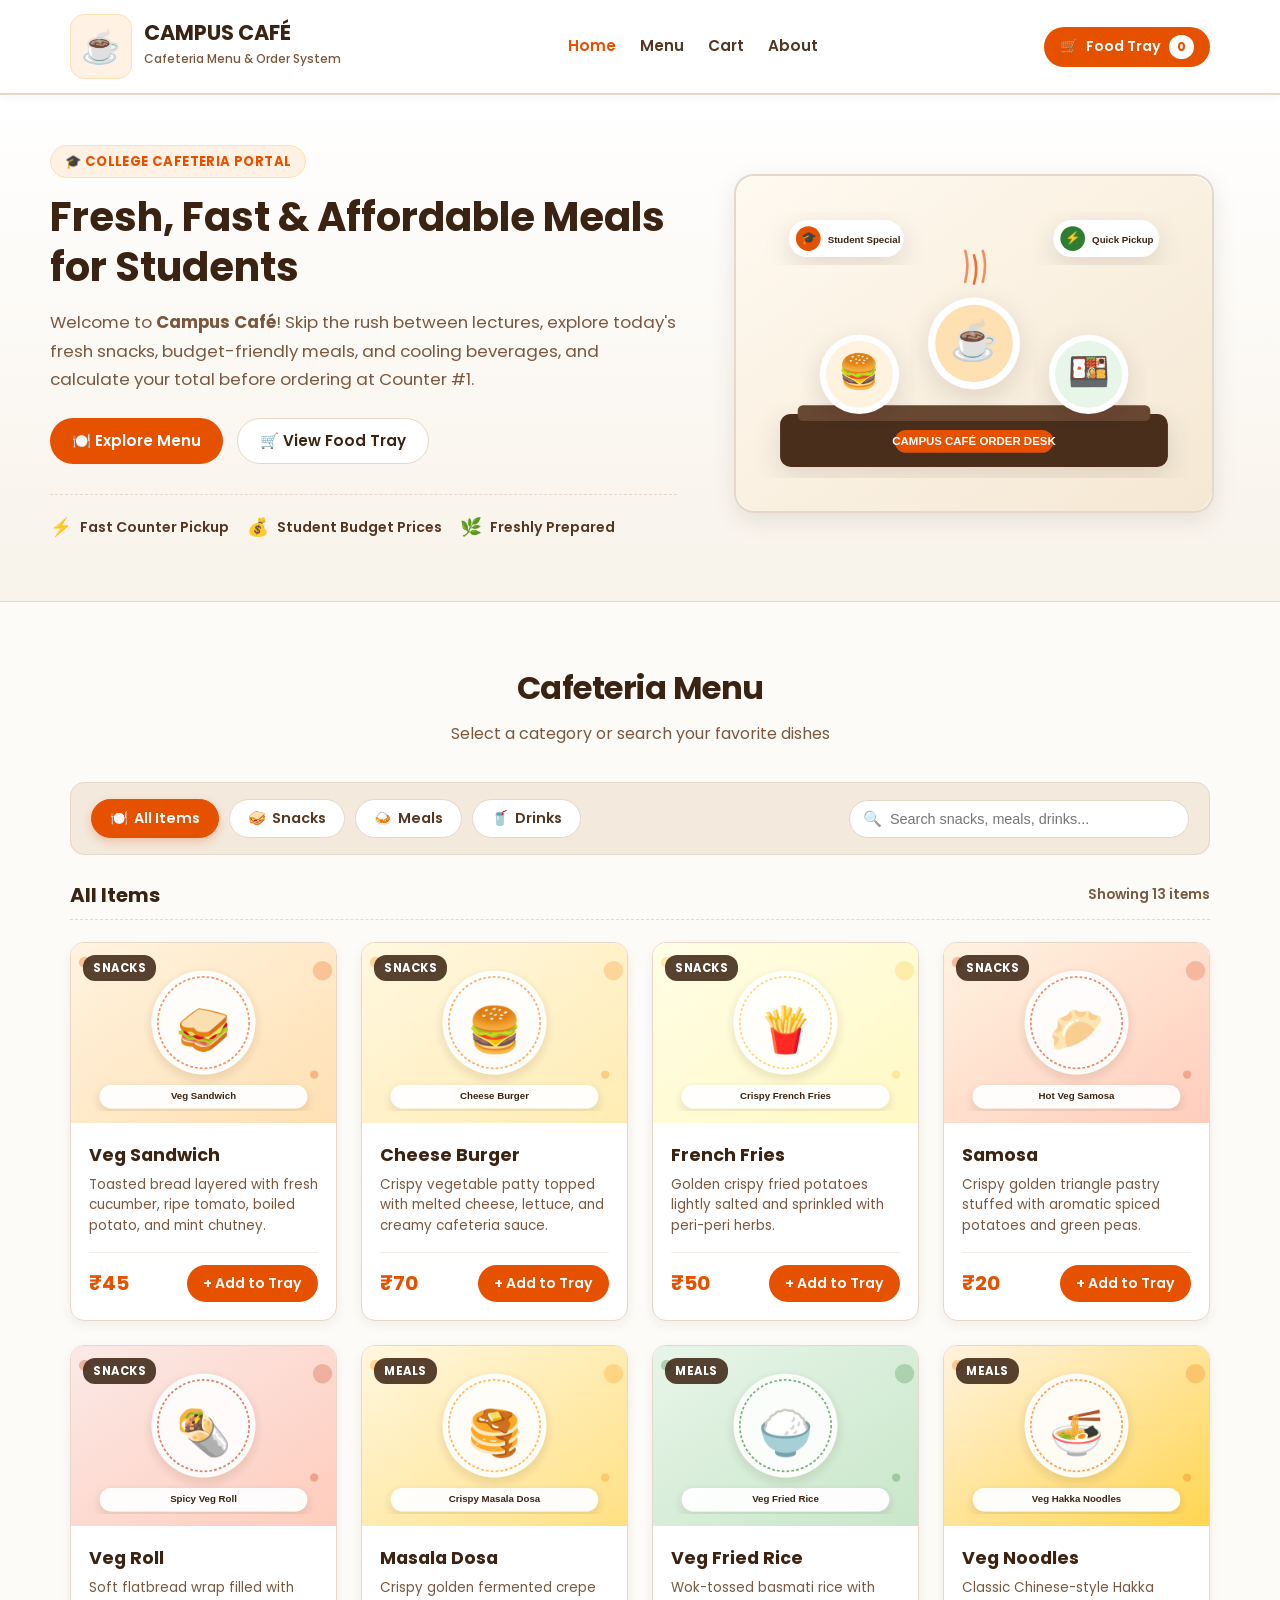
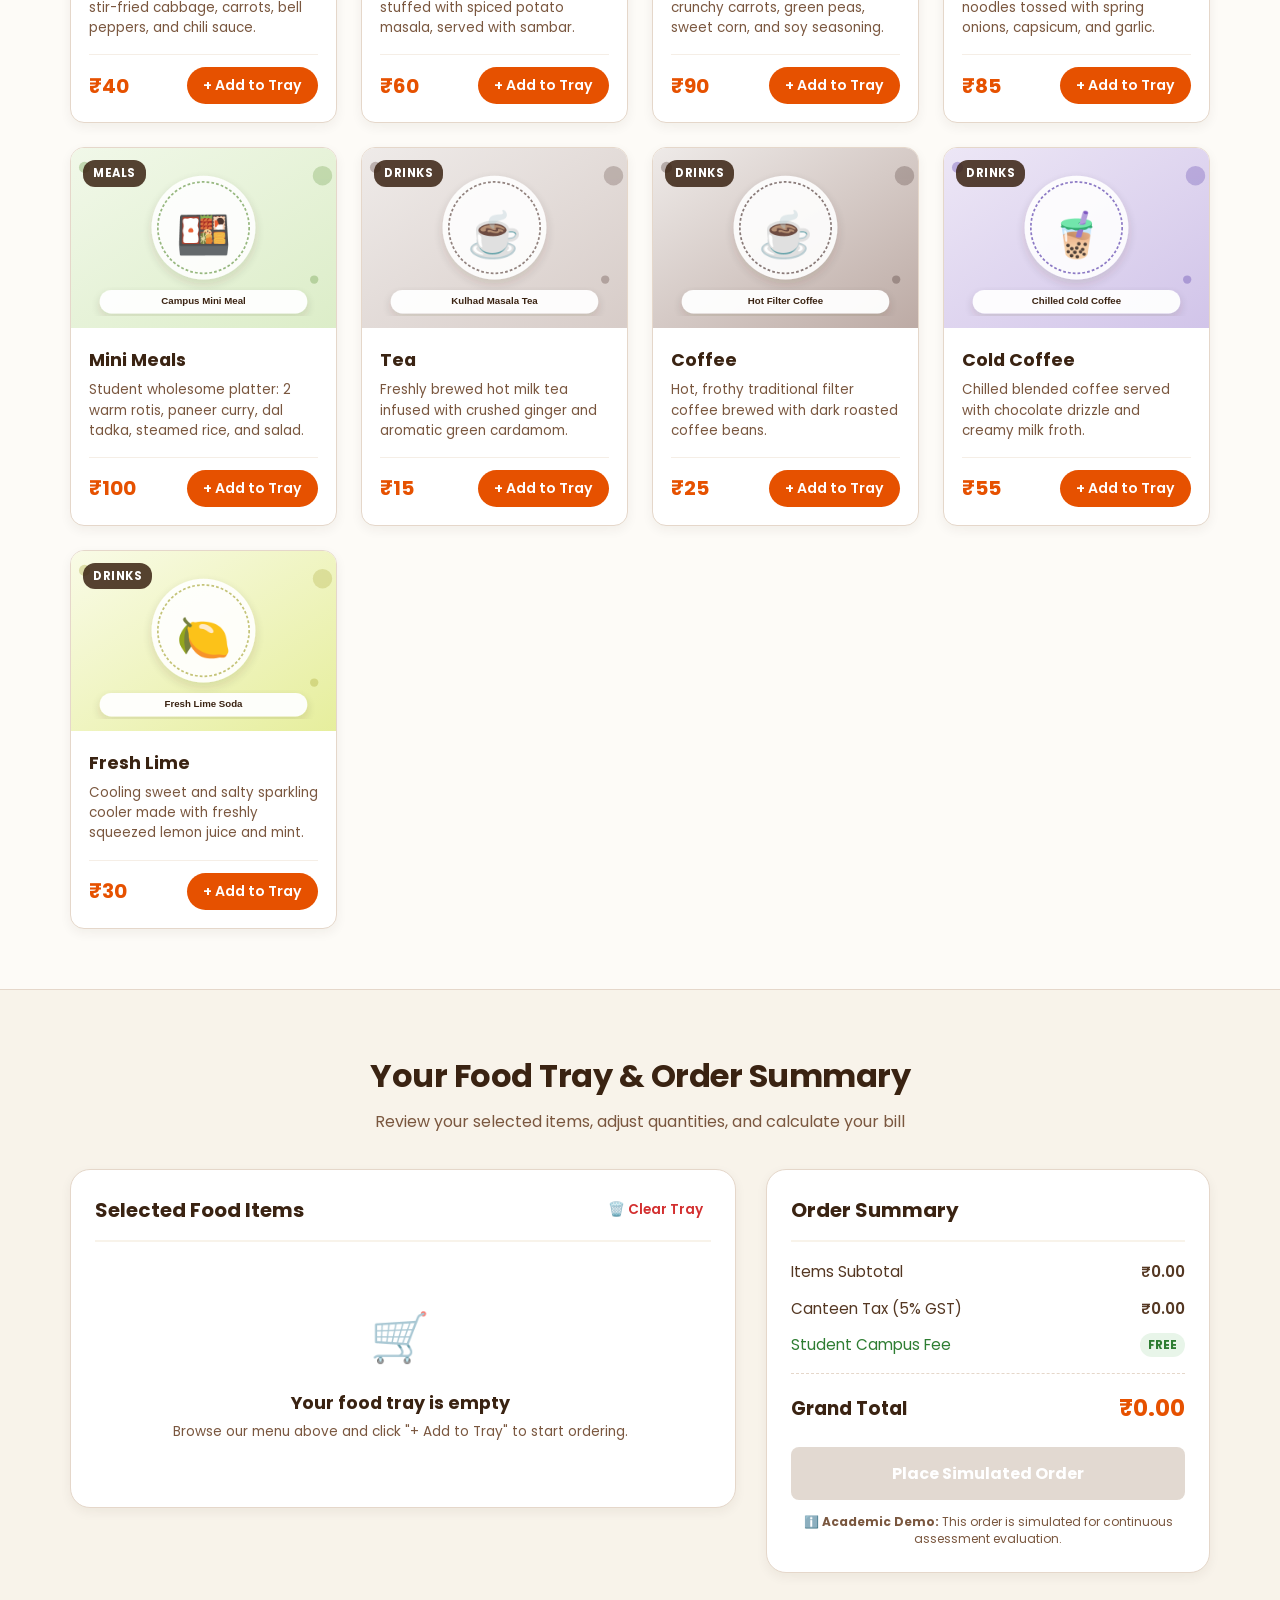
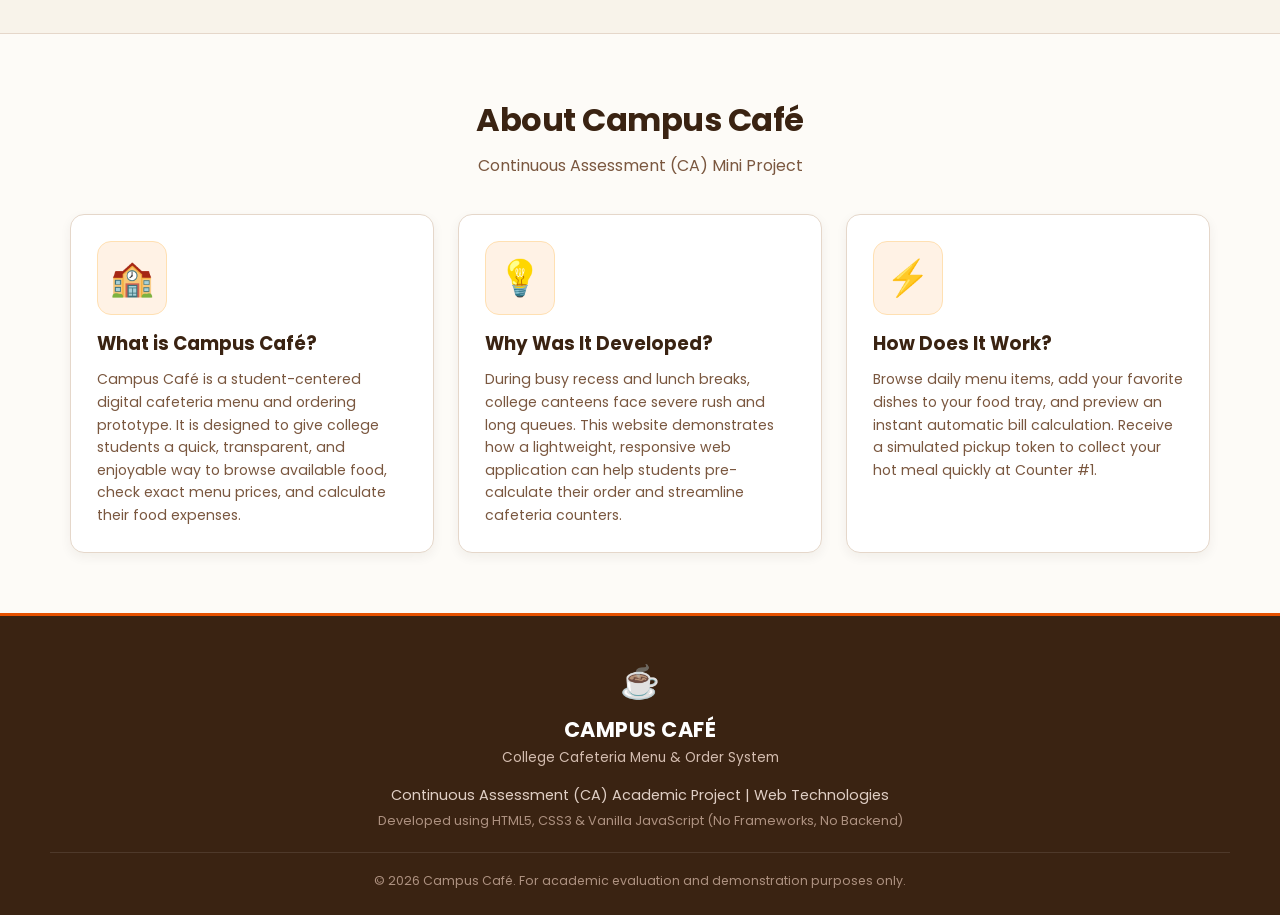
==== index.html @ b67fc16a "Update About section: Replace Technologies Used with How Does It Work" ====
<!DOCTYPE html>
<html lang="en">
<head>
  <meta charset="UTF-8">
  <meta name="viewport" content="width=device-width, initial-scale=1.0">
  <title>CAMPUS CAFÉ – Cafeteria Menu and Order System</title>
  
  <!-- Relative CSS link for static hosting and Netlify deployment -->
  <link rel="stylesheet" href="css/style.css">

  <!-- Clean web font for student-friendly typography -->
  <link rel="preconnect" href="https://fonts.googleapis.com">
  <link rel="preconnect" href="https://fonts.gstatic.com" crossorigin>
  <link href="https://fonts.googleapis.com/css2?family=Poppins:wght@400;500;600;700&display=swap" rel="stylesheet">
</head>
<body>

  <!-- =========================================================================
       NAVIGATION BAR
       Includes logo, quick links, search shortcut, and live cart counter badge.
       ========================================================================= -->
  <header class="navbar">
    <div class="nav-container">
      
      <!-- Brand Logo & Name -->
      <a href="#home" class="nav-brand">
        <span class="brand-icon">☕</span>
        <div class="brand-text">
          <span class="brand-title">CAMPUS CAFÉ</span>
          <span class="brand-subtitle">Cafeteria Menu & Order System</span>
        </div>
      </a>

      <!-- Navigation Links -->
      <nav class="nav-links">
        <a href="#home" class="nav-link active">Home</a>
        <a href="#menu" class="nav-link">Menu</a>
        <a href="#cart" class="nav-link">Cart</a>
        <a href="#about" class="nav-link">About</a>
      </nav>

      <!-- Cart Button in Header with dynamic item counter -->
      <a href="#cart" class="nav-cart-btn" id="headerCartBtn">
        <span class="cart-icon">🛒</span>
        <span class="cart-label">Food Tray</span>
        <span class="cart-badge" id="cartCountBadge">0</span>
      </a>

    </div>
  </header>


  <!-- =========================================================================
       SECTION A: HOME / HERO SECTION
       Friendly welcome, introduction, CTA buttons, and cafe visual.
       ========================================================================= -->
  <section class="hero-section" id="home">
    <div class="hero-container">
      
      <div class="hero-text">
        <span class="student-badge">🎓 College Cafeteria Portal</span>
        <h1 class="hero-title">Fresh, Fast & Affordable Meals for Students</h1>
        <p class="hero-description">
          Welcome to <strong>Campus Café</strong>! Skip the rush between lectures, explore today's fresh snacks, 
          budget-friendly meals, and cooling beverages, and calculate your total before ordering at Counter #1.
        </p>
        <div class="hero-buttons">
          <a href="#menu" class="btn btn-primary">🍽️ Explore Menu</a>
          <a href="#cart" class="btn btn-secondary">🛒 View Food Tray</a>
        </div>
        
        <!-- Quick Highlight Badges -->
        <div class="hero-highlights">
          <div class="highlight-item">
            <span class="highlight-icon">⚡</span>
            <span>Fast Counter Pickup</span>
          </div>
          <div class="highlight-item">
            <span class="highlight-icon">💰</span>
            <span>Student Budget Prices</span>
          </div>
          <div class="highlight-item">
            <span class="highlight-icon">🌿</span>
            <span>Freshly Prepared</span>
          </div>
        </div>
      </div>

      <div class="hero-visual">
        <img 
          src="images/hero-cafe.svg" 
          alt="Campus Cafe Order Counter Illustration" 
          class="hero-image"
        />
      </div>

    </div>
  </section>


  <!-- =========================================================================
       SECTION B: MENU SECTION
       Category filters (Snacks, Meals, Drinks), live search, and dynamic food cards.
       ========================================================================= -->
  <section class="menu-section" id="menu">
    <div class="section-container">
      
      <div class="section-title-wrap">
        <h2 class="section-title">Cafeteria Menu</h2>
        <p class="section-subtitle">Select a category or search your favorite dishes</p>
      </div>

      <!-- Controls: Category Filter Tabs & Live Search -->
      <div class="menu-controls">
        
        <!-- Category Filter Buttons -->
        <div class="category-tabs" id="categoryTabs">
          <button class="category-btn active" data-category="all">
            <span class="tab-icon">🍽️</span> All Items
          </button>
          <button class="category-btn" data-category="snacks">
            <span class="tab-icon">🥪</span> Snacks
          </button>
          <button class="category-btn" data-category="meals">
            <span class="tab-icon">🍛</span> Meals
          </button>
          <button class="category-btn" data-category="drinks">
            <span class="tab-icon">🥤</span> Drinks
          </button>
        </div>

        <!-- Live Search Bar -->
        <div class="search-wrapper">
          <span class="search-icon">🔍</span>
          <input 
            type="text" 
            id="searchInput" 
            placeholder="Search snacks, meals, drinks..."
            aria-label="Search food items"
          />
        </div>

      </div>

      <!-- Live Items Status Header -->
      <div class="menu-status-bar">
        <h3 id="currentCategoryTitle">All Items</h3>
        <span class="items-count-badge" id="itemsCountText">Showing 13 items</span>
      </div>

      <!-- Dynamic Food Cards Grid (Populated by JavaScript) -->
      <div class="menu-grid" id="menuGrid">
        <!-- JavaScript will automatically create and inject food cards here -->
      </div>

      <!-- Message shown when no food item matches search/filter (Hidden by default) -->
      <div class="no-items-message" id="noItemsMessage" hidden style="display: none !important;">
        <div class="no-items-icon">🍽️</div>
        <h3>No matching food items found</h3>
        <p>Try searching for another dish like "burger", "dosa", or "coffee".</p>
        <button class="btn btn-secondary" id="resetFiltersBtn">Reset Filters</button>
      </div>

    </div>
  </section>


  <!-- =========================================================================
       SECTIONS C & D: SHOPPING CART & ORDER SUMMARY
       Displays selected items, quantity controls, subtotal, and total amount.
       ========================================================================= -->
  <section class="cart-section" id="cart">
    <div class="section-container">
      
      <div class="section-title-wrap">
        <h2 class="section-title">Your Food Tray & Order Summary</h2>
        <p class="section-subtitle">Review your selected items, adjust quantities, and calculate your bill</p>
      </div>

      <div class="cart-layout">
        
        <!-- LEFT: Cart Items List -->
        <div class="cart-items-panel">
          <div class="panel-header">
            <h3>Selected Food Items</h3>
            <button class="btn-clear" id="clearCartBtn" title="Remove all items from tray">
              🗑️ Clear Tray
            </button>
          </div>

          <!-- Dynamic Cart Items Container -->
          <div class="cart-items-list" id="cartItemsList">
            <!-- JavaScript will render cart items here or display empty tray message -->
          </div>
        </div>

        <!-- RIGHT: Order Summary & Checkout -->
        <div class="order-summary-panel">
          <div class="summary-card">
            <h3 class="summary-title">Order Summary</h3>

            <div class="summary-row">
              <span>Items Subtotal</span>
              <span class="summary-value" id="summarySubtotal">₹0.00</span>
            </div>

            <div class="summary-row">
              <span>Canteen Tax (5% GST)</span>
              <span class="summary-value" id="summaryTax">₹0.00</span>
            </div>

            <div class="summary-row benefit-row">
              <span>Student Campus Fee</span>
              <span class="free-tag">FREE</span>
            </div>

            <hr class="summary-divider">

            <div class="summary-row grand-total-row">
              <strong>Grand Total</strong>
              <strong class="grand-total-amount" id="summaryGrandTotal">₹0.00</strong>
            </div>

            <!-- Place Order Button -->
            <button class="btn btn-place-order" id="placeOrderBtn" disabled>
              Place Simulated Order
            </button>

            <p class="summary-note">
              ℹ️ <strong>Academic Demo:</strong> This order is simulated for continuous assessment evaluation.
            </p>
          </div>
        </div>

      </div>

    </div>
  </section>


  <!-- =========================================================================
       SECTION E: ORDER CONFIRMATION MODAL / POPUP
       Displays order reference number, items, total, and clears cart upon confirmation.
       ========================================================================= -->
  <div class="modal-backdrop" id="orderModal">
    <div class="modal-box">
      
      <div class="modal-header-icon">🎉</div>
      <h2 class="modal-title">Order Placed Successfully!</h2>
      <p class="modal-subtitle">Your simulated order has been registered at Campus Café.</p>

      <div class="order-receipt-card">
        
        <div class="receipt-row highlight-box">
          <div>
            <span class="receipt-label">Order Reference No.</span>
            <div class="receipt-order-id" id="receiptOrderId">CC-58219</div>
          </div>
          <div>
            <span class="receipt-label">Pickup Token</span>
            <div class="receipt-token" id="receiptTokenNumber">#T-104</div>
          </div>
        </div>

        <div class="receipt-details">
          <div class="receipt-row">
            <span>Total Food Items:</span>
            <strong id="receiptItemCount">0 items</strong>
          </div>
          <div class="receipt-row">
            <span>Amount Paid (Simulated):</span>
            <strong class="receipt-total" id="receiptTotalAmount">₹0.00</strong>
          </div>
          <div class="receipt-row">
            <span>Pickup Location:</span>
            <strong>Counter #1 (Main Cafeteria)</strong>
          </div>
          <div class="receipt-row">
            <span>Estimated Preparation:</span>
            <strong>10 – 15 Minutes</strong>
          </div>
        </div>

      </div>

      <button class="btn btn-primary modal-close-btn" id="closeModalBtn">
        Start New Order
      </button>

    </div>
  </div>


  <!-- =========================================================================
       SECTION F: ABOUT SECTION
       Explaining the Campus Café project, purpose, and student benefits.
       ========================================================================= -->
  <section class="about-section" id="about">
    <div class="section-container">
      
      <div class="section-title-wrap">
        <h2 class="section-title">About Campus Café</h2>
        <p class="section-subtitle">Continuous Assessment (CA) Mini Project</p>
      </div>

      <div class="about-grid">
        
        <div class="about-card">
          <div class="about-card-icon">🏫</div>
          <h3>What is Campus Café?</h3>
          <p>
            Campus Café is a student-centered digital cafeteria menu and ordering prototype. 
            It is designed to give college students a quick, transparent, and enjoyable way to 
            browse available food, check exact menu prices, and calculate their food expenses.
          </p>
        </div>

        <div class="about-card">
          <div class="about-card-icon">💡</div>
          <h3>Why Was It Developed?</h3>
          <p>
            During busy recess and lunch breaks, college canteens face severe rush and long queues. 
            This website demonstrates how a lightweight, responsive web application can help students 
            pre-calculate their order and streamline cafeteria counters.
          </p>
        </div>

        <div class="about-card">
          <div class="about-card-icon">⚡</div>
          <h3>How Does It Work?</h3>
          <p>
            Browse daily menu items, add your favorite dishes to your food tray, and preview an instant automatic 
            bill calculation. Receive a simulated pickup token to collect your hot meal quickly at Counter #1.
          </p>
        </div>

      </div>

    </div>
  </section>


  <!-- =========================================================================
       SECTION G: FOOTER
       Branding, project description, and student copyright.
       ========================================================================= -->
  <footer class="footer">
    <div class="footer-container">
      <div class="footer-brand">
        <span class="footer-icon">☕</span>
        <h4>CAMPUS CAFÉ</h4>
        <p>College Cafeteria Menu & Order System</p>
      </div>

      <div class="footer-info">
        <p>Continuous Assessment (CA) Academic Project | Web Technologies</p>
        <p class="footer-subtext">Developed using HTML5, CSS3 & Vanilla JavaScript (No Frameworks, No Backend)</p>
      </div>

      <div class="footer-bottom">
        <p>© 2026 Campus Café. For academic evaluation and demonstration purposes only.</p>
      </div>
    </div>
  </footer>

  <!-- Relative JavaScript link for static hosting and Netlify deployment -->
  <script src="js/script.js"></script>

</body>
</html>
---- css/style.css ----
/* ==========================================================================
   CAMPUS CAFÉ – Cafeteria Menu and Order System
   Pure CSS3 Stylesheet (style.css)
   Theme: College Cafeteria / Warm Cream, Coffee Brown & Soft Orange
   Zero Frameworks - 100% Native CSS (Flexbox, Grid & Media Queries)
   ========================================================================== */

/* ---------- 1. CSS VARIABLES (Theme Palette) ---------- */
:root {
  /* Warm Cream & Beige Backgrounds */
  --bg-cream: #FDFBF7;
  --bg-cream-card: #FFFFFF;
  --bg-cream-soft: #F8F3EA;
  --bg-beige-section: #F3E9DD;
  --bg-beige-light: #FAFAF7;

  /* Rich Coffee Browns */
  --coffee-dark: #3A2312;
  --coffee-medium: #543722;
  --coffee-light: #7A573F;
  --coffee-border: #E5D7CA;
  --coffee-subtle: #9E7D66;

  /* Soft Cafeteria Oranges */
  --orange-primary: #E65100;
  --orange-hover: #BF360C;
  --orange-soft: #FF7A00;
  --orange-badge-bg: #FFF2E5;
  --orange-light: #FFE0B2;

  /* Functional Accents */
  --danger-red: #D32F2F;
  --danger-hover: #B71C1C;
  --success-green: #2E7D32;
  --success-bg: #E8F5E9;

  /* Shadows & Rounded Corners */
  --shadow-subtle: 0 4px 12px rgba(58, 35, 18, 0.06);
  --shadow-medium: 0 8px 24px rgba(58, 35, 18, 0.10);
  --radius-sm: 8px;
  --radius-md: 14px;
  --radius-lg: 20px;
}

/* ---------- 2. RESET & BASE ELEMENTS ---------- */
* {
  margin: 0;
  padding: 0;
  box-sizing: border-box;
}

html {
  scroll-behavior: smooth;
}

body {
  font-family: 'Poppins', -apple-system, BlinkMacSystemFont, 'Segoe UI', Roboto, sans-serif;
  background-color: var(--bg-cream);
  color: var(--coffee-dark);
  line-height: 1.6;
  min-height: 100vh;
  display: flex;
  flex-direction: column;
}

img {
  max-width: 100%;
  display: block;
}

a {
  text-decoration: none;
  color: inherit;
}

button {
  font-family: inherit;
}

/* Section Shared Wrapper */
.section-container {
  max-width: 1180px;
  margin: 0 auto;
  padding: 0 20px;
}

.section-title-wrap {
  text-align: center;
  margin-bottom: 35px;
}

.section-title {
  font-size: 2rem;
  font-weight: 700;
  color: var(--coffee-dark);
  margin-bottom: 8px;
  letter-spacing: -0.5px;
}

.section-subtitle {
  color: var(--coffee-light);
  font-size: 1rem;
}

/* Common Buttons */
.btn {
  display: inline-flex;
  align-items: center;
  justify-content: center;
  padding: 10px 22px;
  border-radius: 30px;
  font-size: 0.95rem;
  font-weight: 600;
  cursor: pointer;
  transition: all 0.2s ease;
  border: none;
  gap: 8px;
}

.btn-primary {
  background-color: var(--orange-primary);
  color: #FFFFFF;
}

.btn-primary:hover {
  background-color: var(--orange-hover);
  transform: translateY(-2px);
  box-shadow: 0 4px 12px rgba(230, 81, 0, 0.25);
}

.btn-secondary {
  background-color: #FFFFFF;
  color: var(--coffee-dark);
  border: 1.5px solid var(--coffee-border);
}

.btn-secondary:hover {
  background-color: var(--orange-badge-bg);
  border-color: var(--orange-primary);
  color: var(--orange-primary);
}

/* ---------- 3. NAVIGATION BAR ---------- */
.navbar {
  background-color: #FFFFFF;
  border-bottom: 2px solid var(--coffee-border);
  position: sticky;
  top: 0;
  z-index: 100;
  box-shadow: 0 2px 10px rgba(58, 35, 18, 0.04);
}

.nav-container {
  max-width: 1180px;
  margin: 0 auto;
  padding: 14px 20px;
  display: flex;
  align-items: center;
  justify-content: space-between;
  gap: 20px;
}

.nav-brand {
  display: flex;
  align-items: center;
  gap: 12px;
}

.brand-icon {
  font-size: 2rem;
  background-color: var(--orange-badge-bg);
  border: 1px solid var(--orange-light);
  padding: 6px 10px;
  border-radius: var(--radius-md);
}

.brand-title {
  font-size: 1.3rem;
  font-weight: 700;
  color: var(--coffee-dark);
  display: block;
  line-height: 1.1;
}

.brand-subtitle {
  font-size: 0.75rem;
  color: var(--coffee-light);
  font-weight: 500;
}

.nav-links {
  display: flex;
  align-items: center;
  gap: 24px;
}

.nav-link {
  font-weight: 600;
  font-size: 0.95rem;
  color: var(--coffee-medium);
  transition: color 0.2s;
  padding: 4px 0;
}

.nav-link:hover,
.nav-link.active {
  color: var(--orange-primary);
}

/* Nav Cart Button */
.nav-cart-btn {
  background-color: var(--orange-primary);
  color: #FFFFFF;
  padding: 8px 16px;
  border-radius: 30px;
  font-weight: 600;
  font-size: 0.9rem;
  display: flex;
  align-items: center;
  gap: 8px;
  transition: all 0.2s ease;
}

.nav-cart-btn:hover {
  background-color: var(--orange-hover);
  transform: translateY(-1px);
}

.cart-badge {
  background-color: #FFFFFF;
  color: var(--orange-primary);
  font-size: 0.78rem;
  font-weight: 700;
  padding: 2px 8px;
  border-radius: 20px;
}

/* ---------- 4. HERO SECTION (HOME) ---------- */
.hero-section {
  background: linear-gradient(180deg, #FFFFFF 0%, var(--bg-cream-soft) 100%);
  border-bottom: 1px solid var(--coffee-border);
  padding: 50px 20px 60px;
}

.hero-container {
  max-width: 1180px;
  margin: 0 auto;
  display: grid;
  grid-template-columns: 1.1fr 0.9fr;
  align-items: center;
  gap: 40px;
}

.student-badge {
  display: inline-block;
  background-color: var(--orange-badge-bg);
  color: var(--orange-primary);
  border: 1px solid var(--orange-light);
  font-size: 0.82rem;
  font-weight: 700;
  padding: 5px 14px;
  border-radius: 20px;
  margin-bottom: 14px;
  text-transform: uppercase;
  letter-spacing: 0.4px;
}

.hero-title {
  font-size: 2.5rem;
  font-weight: 700;
  color: var(--coffee-dark);
  line-height: 1.25;
  margin-bottom: 16px;
}

.hero-description {
  font-size: 1.05rem;
  color: var(--coffee-light);
  line-height: 1.7;
  margin-bottom: 24px;
}

.hero-buttons {
  display: flex;
  flex-wrap: wrap;
  gap: 14px;
  margin-bottom: 30px;
}

.hero-highlights {
  display: flex;
  flex-wrap: wrap;
  gap: 18px;
  padding-top: 18px;
  border-top: 1px dashed var(--coffee-border);
}

.highlight-item {
  display: flex;
  align-items: center;
  gap: 8px;
  font-size: 0.88rem;
  font-weight: 600;
  color: var(--coffee-medium);
}

.highlight-icon {
  font-size: 1.1rem;
}

.hero-visual {
  display: flex;
  justify-content: center;
}

.hero-image {
  width: 100%;
  max-width: 480px;
  height: auto;
  border-radius: var(--radius-lg);
  box-shadow: var(--shadow-medium);
  border: 2px solid var(--coffee-border);
}

/* ---------- 5. MENU SECTION & FILTERS ---------- */
.menu-section {
  padding: 60px 0;
  background-color: var(--bg-cream);
}

.menu-controls {
  display: flex;
  flex-wrap: wrap;
  align-items: center;
  justify-content: space-between;
  gap: 20px;
  background-color: var(--bg-beige-section);
  padding: 16px 20px;
  border-radius: var(--radius-md);
  border: 1px solid var(--coffee-border);
  margin-bottom: 24px;
}

.category-tabs {
  display: flex;
  flex-wrap: wrap;
  gap: 10px;
}

.category-btn {
  background-color: #FFFFFF;
  color: var(--coffee-medium);
  border: 1.5px solid var(--coffee-border);
  padding: 8px 18px;
  border-radius: 30px;
  font-size: 0.9rem;
  font-weight: 600;
  cursor: pointer;
  display: flex;
  align-items: center;
  gap: 6px;
  transition: all 0.2s ease;
}

.category-btn:hover {
  border-color: var(--orange-primary);
  color: var(--orange-primary);
  background-color: var(--orange-badge-bg);
}

.category-btn.active {
  background-color: var(--orange-primary);
  color: #FFFFFF;
  border-color: var(--orange-primary);
  box-shadow: 0 4px 10px rgba(230, 81, 0, 0.25);
}

/* Search Box */
.search-wrapper {
  position: relative;
  min-width: 280px;
  flex: 0 1 340px;
}

.search-icon {
  position: absolute;
  left: 14px;
  top: 50%;
  transform: translateY(-50%);
  font-size: 0.95rem;
  opacity: 0.6;
  pointer-events: none;
}

.search-wrapper input {
  width: 100%;
  padding: 10px 14px 10px 40px;
  border-radius: 30px;
  border: 1.5px solid var(--coffee-border);
  background-color: #FFFFFF;
  color: var(--coffee-dark);
  font-size: 0.9rem;
  outline: none;
  transition: border-color 0.2s, box-shadow 0.2s;
}

.search-wrapper input:focus {
  border-color: var(--orange-primary);
  box-shadow: 0 0 0 3px rgba(230, 81, 0, 0.15);
}

/* Menu Status Bar */
.menu-status-bar {
  display: flex;
  align-items: center;
  justify-content: space-between;
  margin-bottom: 22px;
  padding-bottom: 8px;
  border-bottom: 1px dashed var(--coffee-border);
}

.menu-status-bar h3 {
  font-size: 1.25rem;
  color: var(--coffee-dark);
}

.items-count-badge {
  font-size: 0.85rem;
  color: var(--coffee-light);
  font-weight: 600;
}

/* Food Cards Grid */
.menu-grid {
  display: grid;
  grid-template-columns: repeat(auto-fill, minmax(260px, 1fr));
  gap: 24px;
}

.food-card {
  background-color: var(--bg-cream-card);
  border: 1.5px solid var(--coffee-border);
  border-radius: var(--radius-md);
  overflow: hidden;
  box-shadow: var(--shadow-subtle);
  display: flex;
  flex-direction: column;
  transition: transform 0.2s ease, box-shadow 0.2s ease, border-color 0.2s ease;
}

.food-card:hover {
  transform: translateY(-4px);
  box-shadow: var(--shadow-medium);
  border-color: var(--orange-soft);
}

.food-card-img-wrap {
  position: relative;
  width: 100%;
  height: 180px;
  background-color: var(--bg-cream-soft);
  overflow: hidden;
}

.food-card-img {
  width: 100%;
  height: 100%;
  object-fit: cover;
  transition: transform 0.3s ease;
}

.food-card:hover .food-card-img {
  transform: scale(1.05);
}

.food-category-tag {
  position: absolute;
  top: 12px;
  left: 12px;
  background-color: rgba(58, 35, 18, 0.85);
  color: #FFFFFF;
  font-size: 0.72rem;
  font-weight: 700;
  padding: 4px 10px;
  border-radius: 12px;
  text-transform: uppercase;
  letter-spacing: 0.5px;
}

.food-card-body {
  padding: 18px;
  display: flex;
  flex-direction: column;
  flex: 1;
}

.food-card-title {
  font-size: 1.1rem;
  font-weight: 700;
  color: var(--coffee-dark);
  margin-bottom: 6px;
}

.food-card-desc {
  font-size: 0.84rem;
  color: var(--coffee-light);
  line-height: 1.5;
  margin-bottom: 16px;
  flex: 1;
}

.food-card-footer {
  display: flex;
  align-items: center;
  justify-content: space-between;
  margin-top: auto;
  padding-top: 12px;
  border-top: 1px solid #F5EEE6;
}

.food-price {
  font-size: 1.25rem;
  font-weight: 700;
  color: var(--orange-primary);
}

.btn-add-cart {
  background-color: var(--orange-primary);
  color: #FFFFFF;
  border: none;
  padding: 8px 16px;
  border-radius: 20px;
  font-size: 0.88rem;
  font-weight: 600;
  cursor: pointer;
  transition: all 0.2s ease;
}

.btn-add-cart:hover {
  background-color: var(--orange-hover);
  transform: scale(1.03);
}

.btn-add-cart:active {
  transform: scale(0.97);
}

/* No Items Message (Hidden by default, shown only when 0 items match) */
.no-items-message {
  display: none;
  text-align: center;
  background-color: #FFFFFF;
  padding: 50px 20px;
  border-radius: var(--radius-md);
  border: 1.5px dashed var(--coffee-border);
}

.no-items-message.active {
  display: block;
}

.no-items-icon {
  font-size: 3rem;
  margin-bottom: 10px;
}

.no-items-message h3 {
  font-size: 1.25rem;
  color: var(--coffee-dark);
  margin-bottom: 6px;
}

.no-items-message p {
  color: var(--coffee-light);
  font-size: 0.9rem;
  margin-bottom: 20px;
}

/* ---------- 6. CART SECTION & ORDER SUMMARY ---------- */
.cart-section {
  padding: 60px 0;
  background-color: var(--bg-cream-soft);
  border-top: 1px solid var(--coffee-border);
  border-bottom: 1px solid var(--coffee-border);
}

.cart-layout {
  display: grid;
  grid-template-columns: 1.2fr 0.8fr;
  gap: 30px;
  align-items: start;
}

/* Cart Items Panel */
.cart-items-panel {
  background-color: #FFFFFF;
  border: 1.5px solid var(--coffee-border);
  border-radius: var(--radius-lg);
  padding: 24px;
  box-shadow: var(--shadow-subtle);
}

.panel-header {
  display: flex;
  align-items: center;
  justify-content: space-between;
  border-bottom: 2px solid var(--bg-cream-soft);
  padding-bottom: 14px;
  margin-bottom: 18px;
}

.panel-header h3 {
  font-size: 1.25rem;
  color: var(--coffee-dark);
}

.btn-clear {
  background: none;
  border: none;
  color: var(--danger-red);
  font-size: 0.85rem;
  font-weight: 600;
  cursor: pointer;
  padding: 4px 8px;
  border-radius: 4px;
  transition: background-color 0.2s;
}

.btn-clear:hover {
  background-color: #FFEBEE;
  color: var(--danger-hover);
}

.cart-items-list {
  max-height: 380px;
  overflow-y: auto;
  padding-right: 6px;
}

/* Custom scrollbar */
.cart-items-list::-webkit-scrollbar {
  width: 6px;
}
.cart-items-list::-webkit-scrollbar-thumb {
  background-color: var(--coffee-border);
  border-radius: 10px;
}

/* Cart Item Row */
.cart-item-row {
  display: flex;
  align-items: center;
  justify-content: space-between;
  padding: 14px 0;
  border-bottom: 1px solid #F5EDE4;
  gap: 15px;
}

.cart-item-info {
  flex: 1;
}

.cart-item-name {
  font-size: 0.95rem;
  font-weight: 700;
  color: var(--coffee-dark);
  margin-bottom: 2px;
}

.cart-item-calc {
  font-size: 0.82rem;
  color: var(--coffee-light);
}

.cart-qty-controls {
  display: flex;
  align-items: center;
  background-color: var(--bg-cream-soft);
  border: 1px solid var(--coffee-border);
  border-radius: 20px;
  padding: 2px 6px;
  gap: 8px;
}

.btn-qty {
  background: none;
  border: none;
  width: 26px;
  height: 26px;
  display: flex;
  align-items: center;
  justify-content: center;
  font-size: 1.1rem;
  font-weight: 700;
  color: var(--coffee-dark);
  cursor: pointer;
  border-radius: 50%;
  transition: background-color 0.15s, color 0.15s;
}

.btn-qty:hover {
  background-color: var(--orange-primary);
  color: #FFFFFF;
}

.qty-display {
  font-size: 0.9rem;
  font-weight: 700;
  min-width: 20px;
  text-align: center;
}

.btn-remove-item {
  background: none;
  border: none;
  color: #B09B8E;
  font-size: 1.3rem;
  cursor: pointer;
  padding: 4px;
  line-height: 1;
  transition: color 0.15s;
}

.btn-remove-item:hover {
  color: var(--danger-red);
}

/* Empty Cart State */
.empty-tray {
  text-align: center;
  padding: 40px 10px;
  color: var(--coffee-light);
}

.empty-tray-icon {
  font-size: 3rem;
  margin-bottom: 12px;
  opacity: 0.7;
}

.empty-tray h4 {
  font-size: 1.1rem;
  color: var(--coffee-dark);
  margin-bottom: 4px;
}

.empty-tray p {
  font-size: 0.85rem;
}

/* Order Summary Panel */
.order-summary-panel .summary-card {
  background-color: #FFFFFF;
  border: 1.5px solid var(--coffee-border);
  border-radius: var(--radius-lg);
  padding: 24px;
  box-shadow: var(--shadow-subtle);
}

.summary-title {
  font-size: 1.25rem;
  color: var(--coffee-dark);
  border-bottom: 2px solid var(--bg-cream-soft);
  padding-bottom: 14px;
  margin-bottom: 18px;
}

.summary-row {
  display: flex;
  justify-content: space-between;
  align-items: center;
  font-size: 0.95rem;
  color: var(--coffee-medium);
  margin-bottom: 12px;
}

.summary-value {
  font-weight: 600;
}

.benefit-row {
  color: var(--success-green);
}

.free-tag {
  background-color: var(--success-bg);
  color: var(--success-green);
  font-size: 0.75rem;
  font-weight: 700;
  padding: 2px 8px;
  border-radius: 12px;
}

.summary-divider {
  border: none;
  border-top: 1.5px dashed var(--coffee-border);
  margin: 16px 0;
}

.grand-total-row {
  font-size: 1.15rem;
  color: var(--coffee-dark);
  margin-bottom: 20px;
}

.grand-total-amount {
  font-size: 1.45rem;
  color: var(--orange-primary);
}

.btn-place-order {
  width: 100%;
  background-color: var(--orange-primary);
  color: #FFFFFF;
  border: none;
  padding: 14px;
  border-radius: var(--radius-sm);
  font-size: 1rem;
  font-weight: 700;
  cursor: pointer;
  transition: all 0.2s ease;
}

.btn-place-order:hover:not(:disabled) {
  background-color: var(--orange-hover);
  transform: translateY(-2px);
  box-shadow: 0 4px 14px rgba(230, 81, 0, 0.3);
}

.btn-place-order:disabled {
  background-color: #D6C9BE;
  cursor: not-allowed;
  opacity: 0.7;
}

.summary-note {
  font-size: 0.75rem;
  color: var(--coffee-light);
  text-align: center;
  margin-top: 14px;
  line-height: 1.4;
}

/* ---------- 7. ORDER CONFIRMATION MODAL ---------- */
.modal-backdrop {
  position: fixed;
  top: 0;
  left: 0;
  width: 100%;
  height: 100%;
  background-color: rgba(58, 35, 18, 0.65);
  display: none;
  justify-content: center;
  align-items: center;
  z-index: 1000;
  padding: 20px;
}

.modal-backdrop.active {
  display: flex;
}

.modal-box {
  background-color: #FFFFFF;
  border-radius: var(--radius-lg);
  max-width: 440px;
  width: 100%;
  padding: 32px 28px;
  text-align: center;
  box-shadow: var(--shadow-medium);
  border: 2px solid var(--orange-primary);
  animation: modalScale 0.25s ease-out;
}

@keyframes modalScale {
  from {
    transform: scale(0.92);
    opacity: 0;
  }
  to {
    transform: scale(1);
    opacity: 1;
  }
}

.modal-header-icon {
  font-size: 3.2rem;
  margin-bottom: 10px;
}

.modal-title {
  font-size: 1.4rem;
  color: var(--coffee-dark);
  margin-bottom: 6px;
}

.modal-subtitle {
  font-size: 0.88rem;
  color: var(--coffee-light);
  margin-bottom: 20px;
}

.order-receipt-card {
  background-color: var(--bg-cream-soft);
  border: 1.5px dashed var(--coffee-border);
  border-radius: var(--radius-md);
  padding: 18px;
  text-align: left;
  margin-bottom: 22px;
}

.highlight-box {
  display: flex;
  justify-content: space-between;
  align-items: center;
  border-bottom: 1px solid var(--coffee-border);
  padding-bottom: 12px;
  margin-bottom: 12px;
}

.receipt-label {
  font-size: 0.78rem;
  color: var(--coffee-light);
  display: block;
}

.receipt-order-id {
  font-size: 1.05rem;
  font-weight: 700;
  color: var(--coffee-dark);
}

.receipt-token {
  font-size: 1.25rem;
  font-weight: 800;
  color: var(--orange-primary);
  background-color: var(--orange-badge-bg);
  padding: 3px 12px;
  border-radius: 8px;
  border: 1px solid var(--orange-light);
}

.receipt-details .receipt-row {
  display: flex;
  justify-content: space-between;
  font-size: 0.86rem;
  color: var(--coffee-medium);
  margin-bottom: 8px;
}

.receipt-details .receipt-row:last-child {
  margin-bottom: 0;
}

.receipt-total {
  color: var(--orange-primary);
  font-size: 1rem;
}

.modal-close-btn {
  width: 100%;
  padding: 12px;
}

/* ---------- 8. ABOUT SECTION ---------- */
.about-section {
  padding: 60px 0;
  background-color: var(--bg-cream);
}

.about-grid {
  display: grid;
  grid-template-columns: repeat(auto-fit, minmax(280px, 1fr));
  gap: 24px;
}

.about-card {
  background-color: #FFFFFF;
  border: 1.5px solid var(--coffee-border);
  border-radius: var(--radius-md);
  padding: 26px;
  box-shadow: var(--shadow-subtle);
  transition: transform 0.2s ease;
}

.about-card:hover {
  transform: translateY(-3px);
  border-color: var(--orange-light);
}

.about-card-icon {
  font-size: 2.2rem;
  background-color: var(--orange-badge-bg);
  display: inline-block;
  padding: 8px 12px;
  border-radius: var(--radius-md);
  margin-bottom: 14px;
  border: 1px solid var(--orange-light);
}

.about-card h3 {
  font-size: 1.15rem;
  color: var(--coffee-dark);
  margin-bottom: 10px;
}

.about-card p {
  font-size: 0.88rem;
  color: var(--coffee-light);
  line-height: 1.6;
}

/* ---------- 9. FOOTER ---------- */
.footer {
  margin-top: auto;
  background-color: var(--coffee-dark);
  color: #FFFFFF;
  padding: 40px 20px 24px;
  border-top: 3px solid var(--orange-primary);
}

.footer-container {
  max-width: 1180px;
  margin: 0 auto;
  text-align: center;
}

.footer-brand {
  margin-bottom: 16px;
}

.footer-icon {
  font-size: 2rem;
  display: inline-block;
  margin-bottom: 6px;
}

.footer-brand h4 {
  font-size: 1.3rem;
  letter-spacing: 0.5px;
}

.footer-brand p {
  color: #D4BDB0;
  font-size: 0.85rem;
}

.footer-info {
  margin-bottom: 20px;
  color: #E0CFC5;
  font-size: 0.9rem;
}

.footer-subtext {
  font-size: 0.8rem;
  color: #AD9180;
  margin-top: 4px;
}

.footer-bottom {
  border-top: 1px solid rgba(255, 255, 255, 0.1);
  padding-top: 18px;
  font-size: 0.78rem;
  color: #AD9180;
}

/* ---------- 10. RESPONSIVE MEDIA QUERIES ---------- */
@media (max-width: 992px) {
  .hero-container {
    grid-template-columns: 1fr;
    text-align: center;
  }

  .hero-text {
    order: 1;
  }

  .hero-visual {
    order: 2;
    margin-top: 10px;
  }

  .hero-buttons {
    justify-content: center;
  }

  .hero-highlights {
    justify-content: center;
  }

  .cart-layout {
    grid-template-columns: 1fr;
  }
}

@media (max-width: 768px) {
  .nav-container {
    flex-wrap: wrap;
  }

  .nav-links {
    order: 3;
    width: 100%;
    justify-content: center;
    gap: 16px;
    padding-top: 10px;
    border-top: 1px solid var(--coffee-border);
  }

  .menu-controls {
    flex-direction: column;
    align-items: stretch;
  }

  .search-wrapper {
    min-width: 100%;
  }

  .category-tabs {
    justify-content: center;
  }

  .hero-title {
    font-size: 2rem;
  }
}

@media (max-width: 480px) {
  .hero-title {
    font-size: 1.65rem;
  }

  .menu-grid {
    grid-template-columns: 1fr;
  }

  .category-tabs {
    flex-direction: column;
    width: 100%;
  }

  .category-btn {
    justify-content: center;
    width: 100%;
  }
}
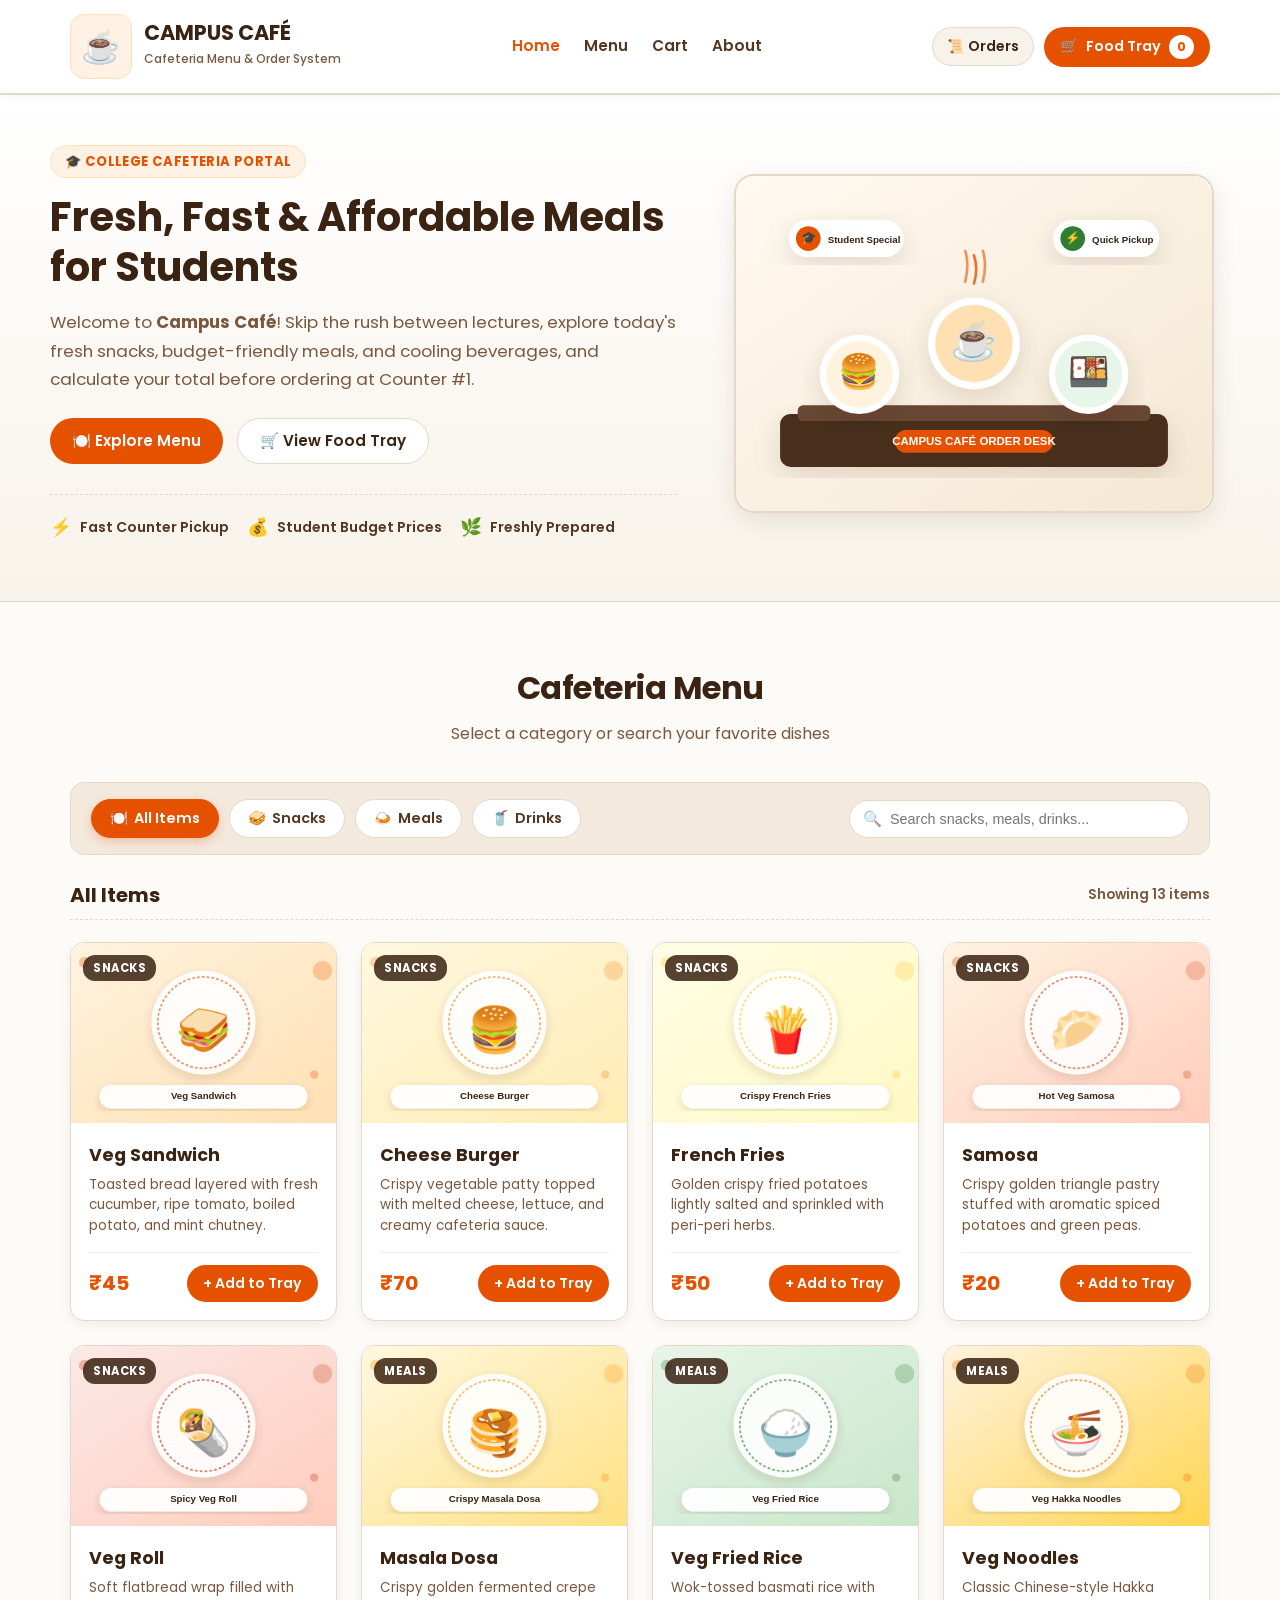
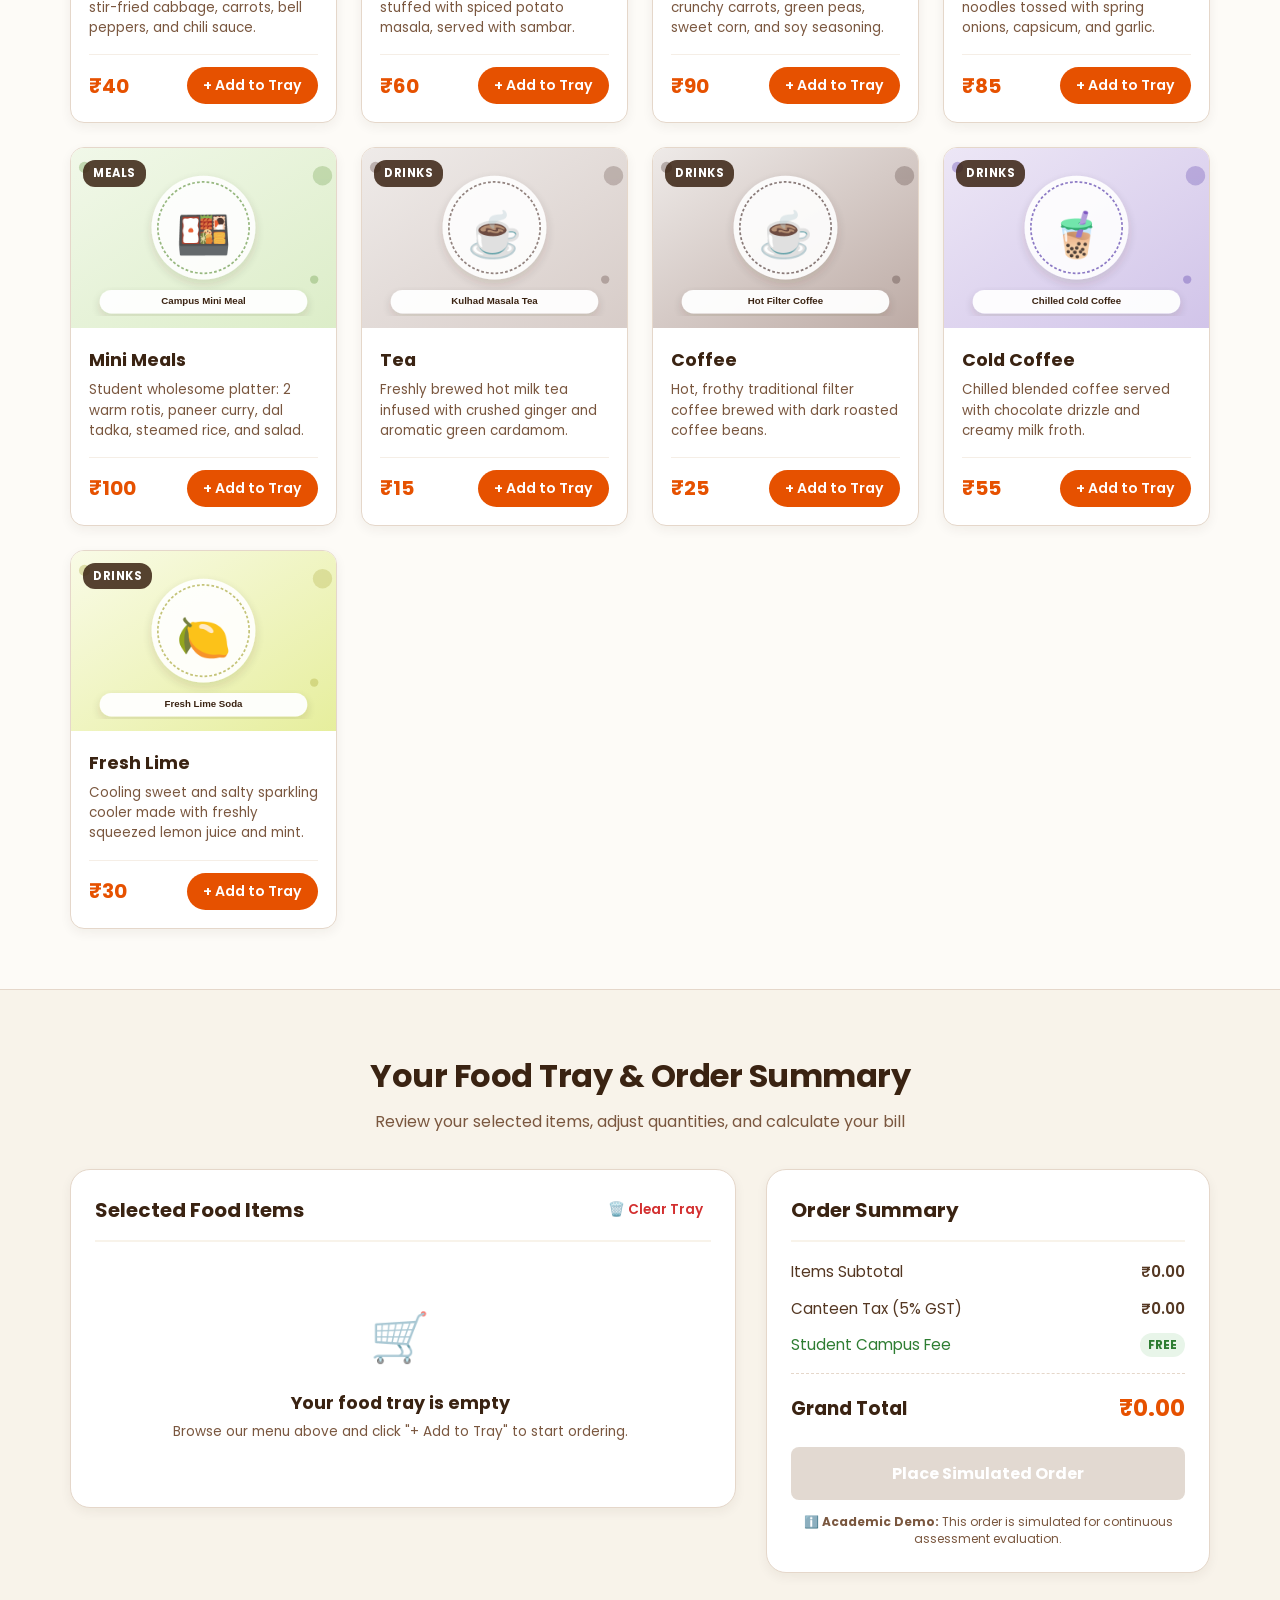
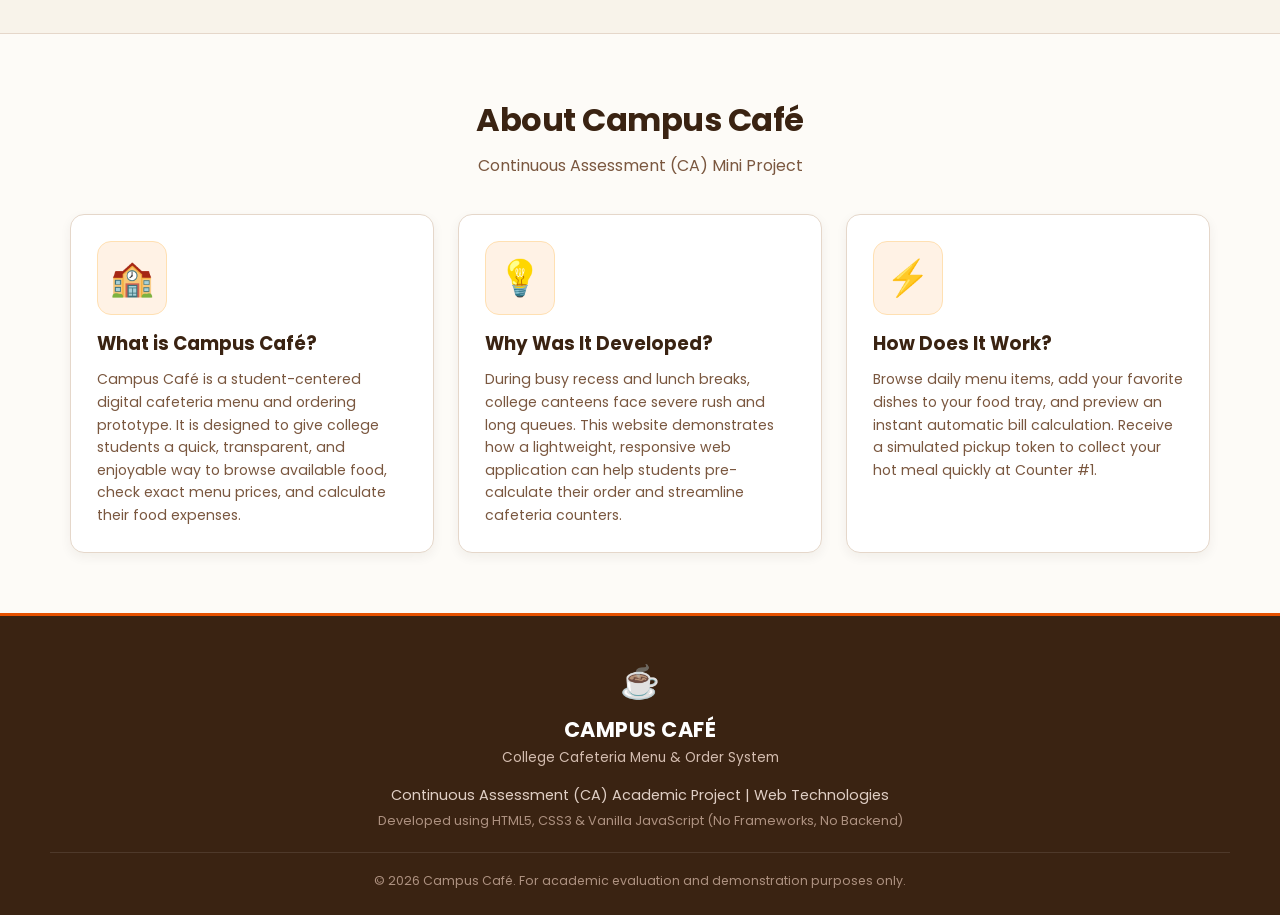
==== commit 2359be49: "Feature: Add Past Orders history with LocalStorage persistence" ====
--- a/index.html
+++ b/index.html
@@ -40,11 +40,19 @@
       </nav>
 
       <!-- Cart Button in Header with dynamic item counter -->
-      <a href="#cart" class="nav-cart-btn" id="headerCartBtn">
-        <span class="cart-icon">🛒</span>
-        <span class="cart-label">Food Tray</span>
-        <span class="cart-badge" id="cartCountBadge">0</span>
-      </a>
+      <div class="nav-actions">
+        <!-- Past Orders Button -->
+        <button class="nav-history-btn" id="openPastOrdersBtn" title="View past orders">
+          <span>📜 Orders</span>
+        </button>
+
+        <!-- Cart Button in Header with dynamic item counter -->
+        <a href="#cart" class="nav-cart-btn" id="headerCartBtn">
+          <span class="cart-icon">🛒</span>
+          <span class="cart-label">Food Tray</span>
+          <span class="cart-badge" id="cartCountBadge">0</span>
+        </a>
+      </div>
 
     </div>
   </header>
@@ -292,6 +300,31 @@
 
 
   <!-- =========================================================================
+       PAST ORDERS HISTORY MODAL
+       Displays previous simulated orders stored in browser LocalStorage.
+       ========================================================================= -->
+  <div class="modal-backdrop" id="pastOrdersModal">
+    <div class="modal-box modal-wide">
+      <div class="past-orders-header">
+        <div>
+          <h2 class="modal-title">📜 Past Orders History</h2>
+          <p class="modal-subtitle">Stored locally in your browser's LocalStorage</p>
+        </div>
+        <button class="btn-clear" id="clearOrderHistoryBtn" title="Clear all past orders">Clear History</button>
+      </div>
+
+      <div class="past-orders-list" id="pastOrdersList">
+        <!-- Populated dynamically by script.js -->
+      </div>
+
+      <button class="btn btn-primary modal-close-btn" id="closePastOrdersBtn">
+        Close
+      </button>
+    </div>
+  </div>
+
+
+  <!-- =========================================================================
        SECTION F: ABOUT SECTION
        Explaining the Campus Café project, purpose, and student benefits.
        ========================================================================= -->
--- a/css/style.css
+++ b/css/style.css
@@ -1144,3 +1144,128 @@
     width: 100%;
   }
 }
+
+
+/* ---------- PAST ORDERS MODAL & HISTORY STYLING ---------- */
+.nav-actions {
+  display: flex;
+  align-items: center;
+  gap: 10px;
+}
+
+.nav-history-btn {
+  background-color: var(--bg-cream-soft);
+  color: var(--coffee-dark);
+  border: 1.5px solid var(--coffee-border);
+  padding: 8px 14px;
+  border-radius: 30px;
+  font-weight: 600;
+  font-size: 0.88rem;
+  cursor: pointer;
+  display: flex;
+  align-items: center;
+  gap: 6px;
+  transition: all 0.2s ease;
+}
+
+.nav-history-btn:hover {
+  background-color: var(--orange-badge-bg);
+  border-color: var(--orange-primary);
+  color: var(--orange-primary);
+}
+
+.modal-wide {
+  max-width: 520px;
+}
+
+.past-orders-header {
+  display: flex;
+  justify-content: space-between;
+  align-items: flex-start;
+  margin-bottom: 15px;
+  border-bottom: 1.5px solid var(--bg-cream-soft);
+  padding-bottom: 10px;
+}
+
+.past-orders-list {
+  max-height: 360px;
+  overflow-y: auto;
+  margin-bottom: 18px;
+  padding-right: 4px;
+  display: flex;
+  flex-direction: column;
+  gap: 12px;
+}
+
+.past-orders-list::-webkit-scrollbar {
+  width: 6px;
+}
+.past-orders-list::-webkit-scrollbar-thumb {
+  background-color: var(--coffee-border);
+  border-radius: 10px;
+}
+
+.past-order-card {
+  background-color: var(--bg-cream-soft);
+  border: 1px solid var(--coffee-border);
+  border-radius: var(--radius-md);
+  padding: 14px;
+  text-align: left;
+}
+
+.past-order-top {
+  display: flex;
+  justify-content: space-between;
+  align-items: center;
+  border-bottom: 1px dashed var(--coffee-border);
+  padding-bottom: 8px;
+  margin-bottom: 8px;
+}
+
+.past-order-id {
+  font-weight: 700;
+  color: var(--coffee-dark);
+  font-size: 0.95rem;
+}
+
+.past-order-date {
+  font-size: 0.76rem;
+  color: var(--coffee-light);
+}
+
+.past-order-token {
+  font-size: 0.82rem;
+  font-weight: 700;
+  color: var(--orange-primary);
+  background-color: var(--orange-badge-bg);
+  padding: 2px 8px;
+  border-radius: 6px;
+  border: 1px solid var(--orange-light);
+}
+
+.past-order-items {
+  font-size: 0.84rem;
+  color: var(--coffee-medium);
+  margin-bottom: 8px;
+  line-height: 1.4;
+}
+
+.past-order-total {
+  display: flex;
+  justify-content: space-between;
+  font-size: 0.9rem;
+  font-weight: 700;
+  color: var(--coffee-dark);
+  border-top: 1px solid #EFE5D8;
+  padding-top: 6px;
+}
+
+.past-order-total strong {
+  color: var(--orange-primary);
+}
+
+.empty-history {
+  text-align: center;
+  padding: 35px 10px;
+  color: var(--coffee-light);
+}
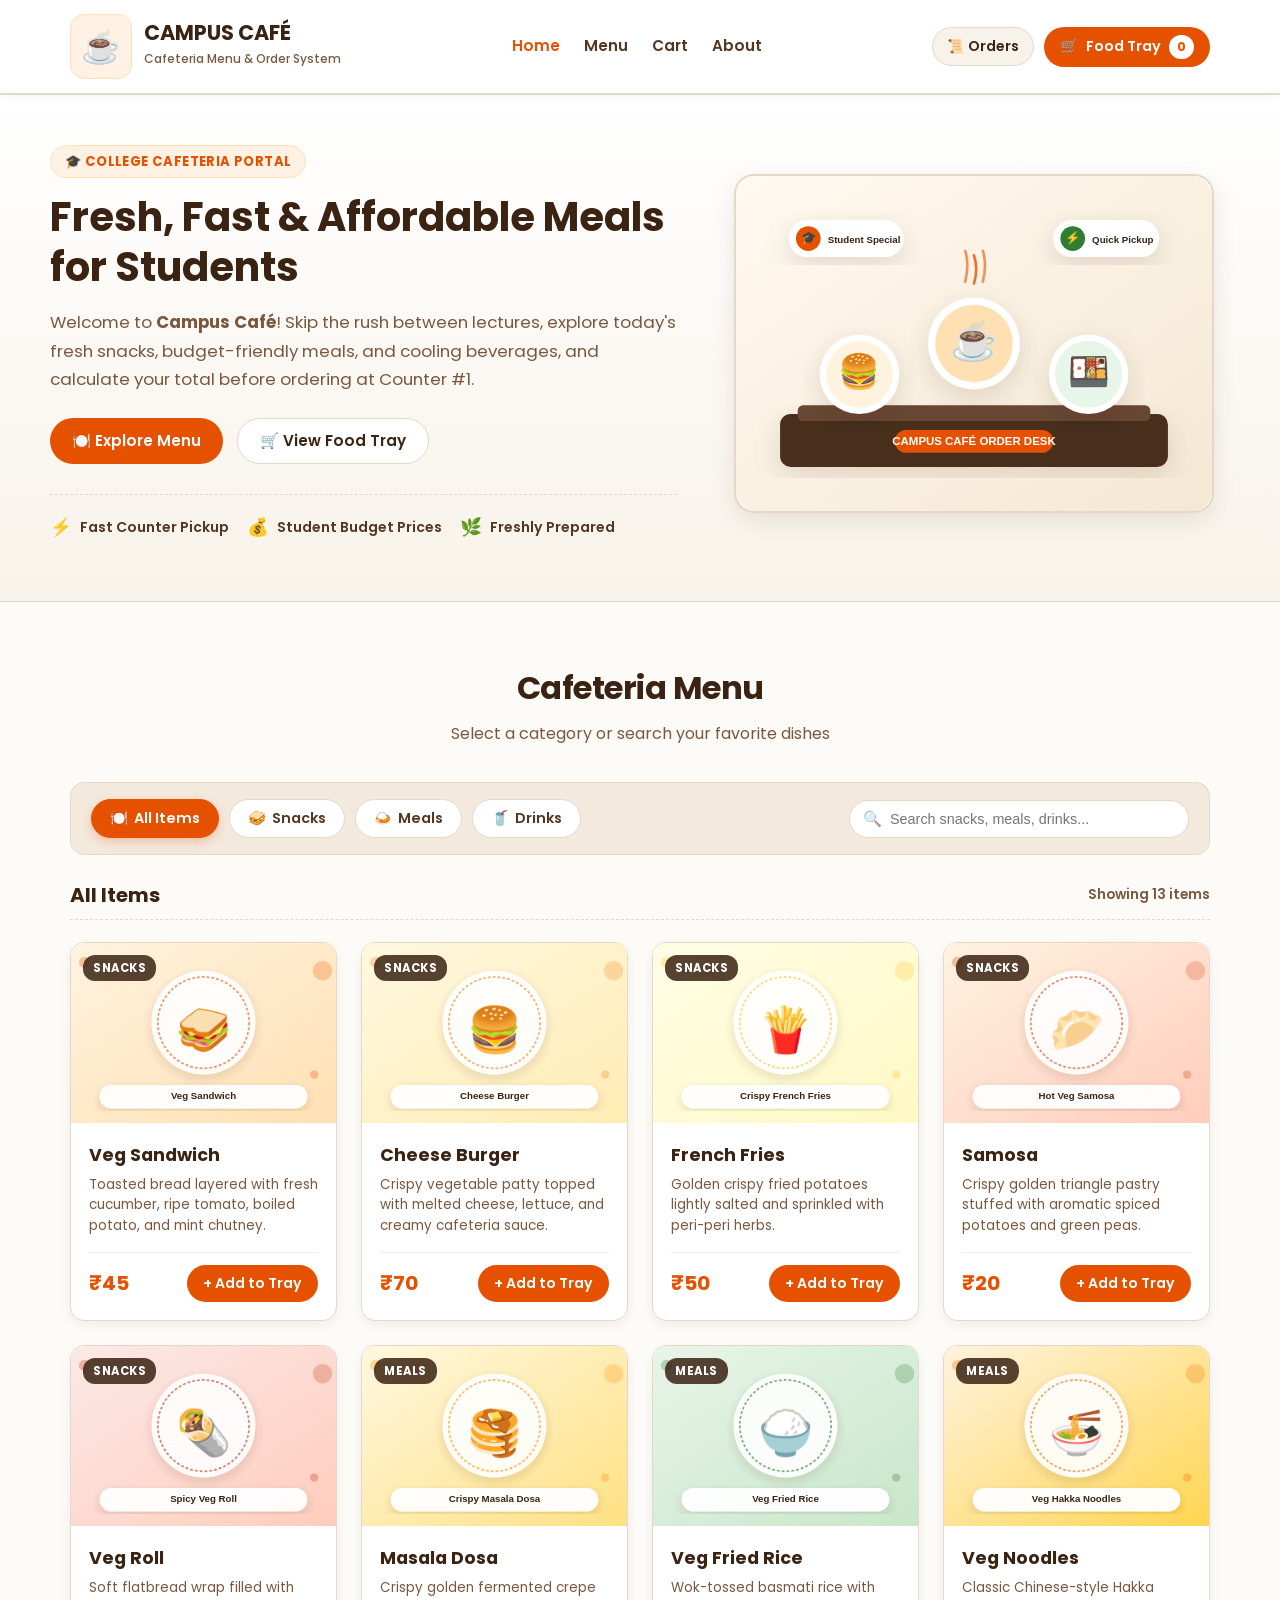
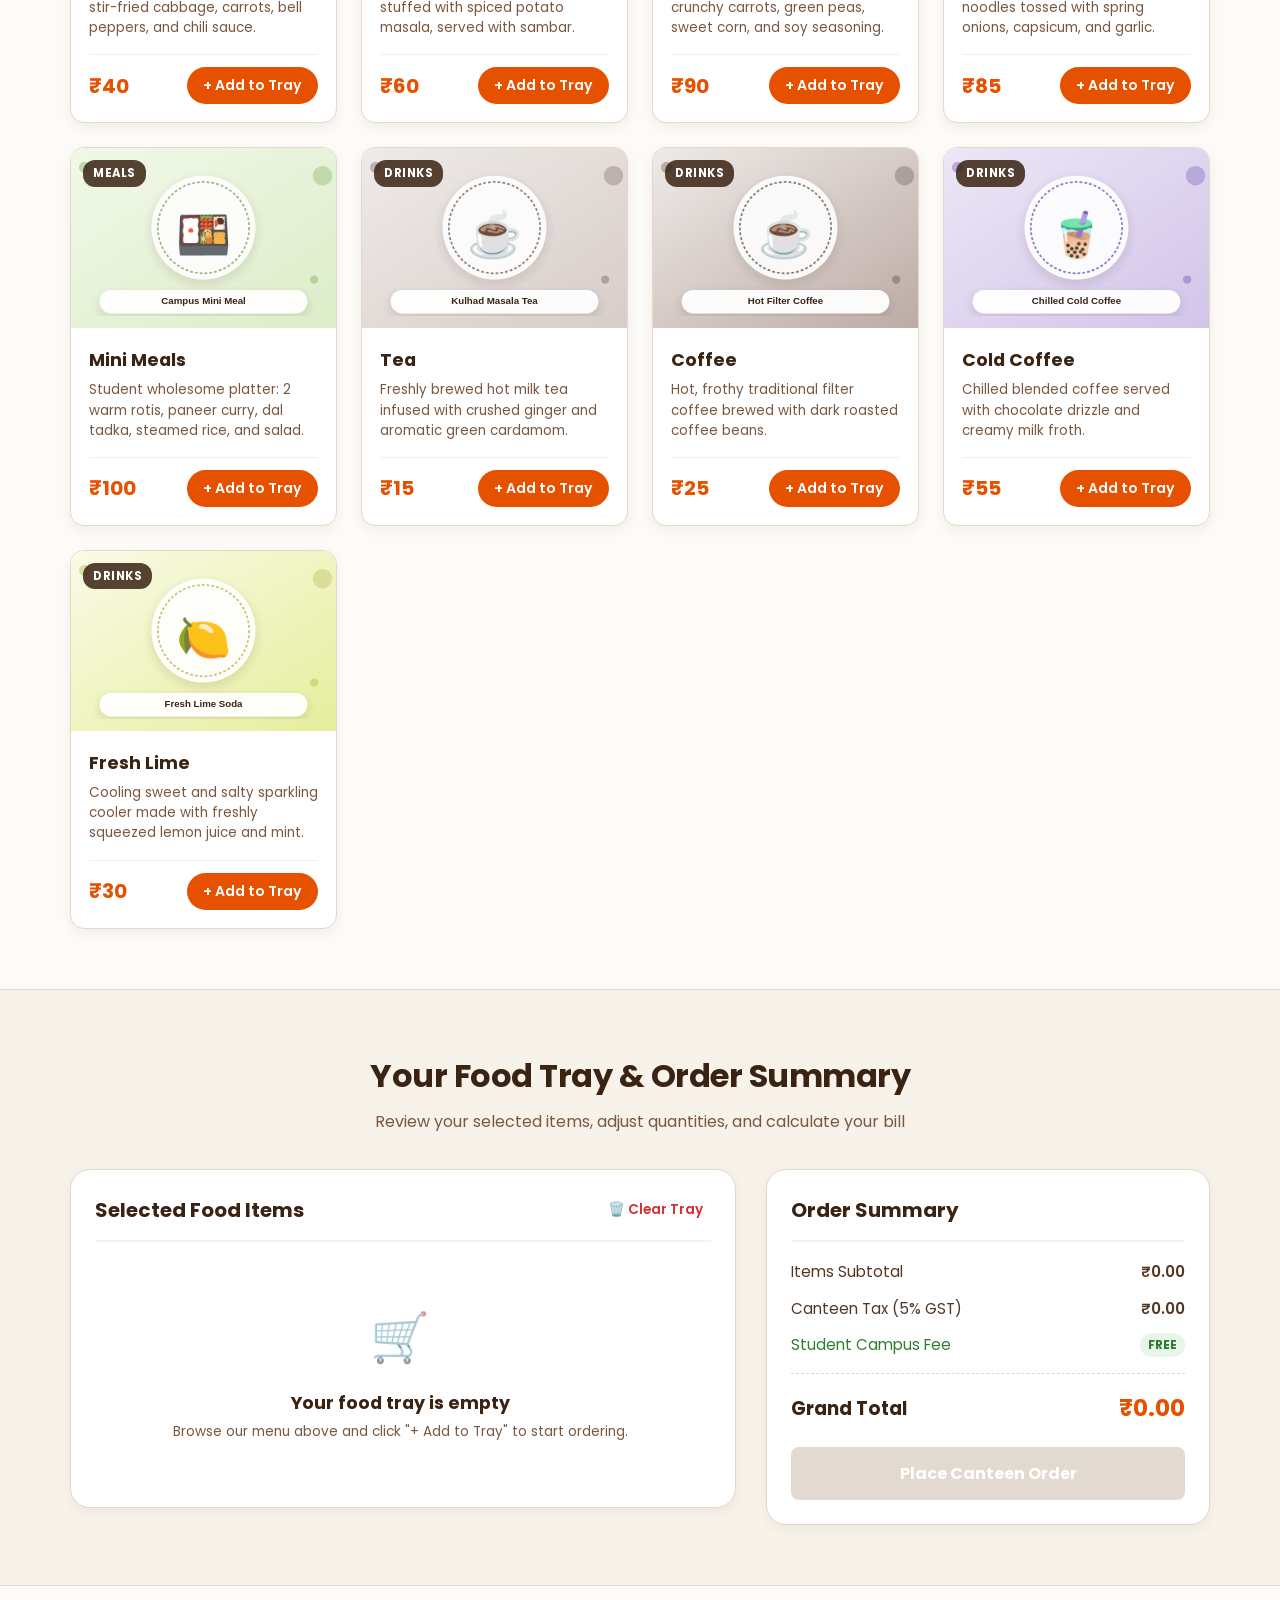
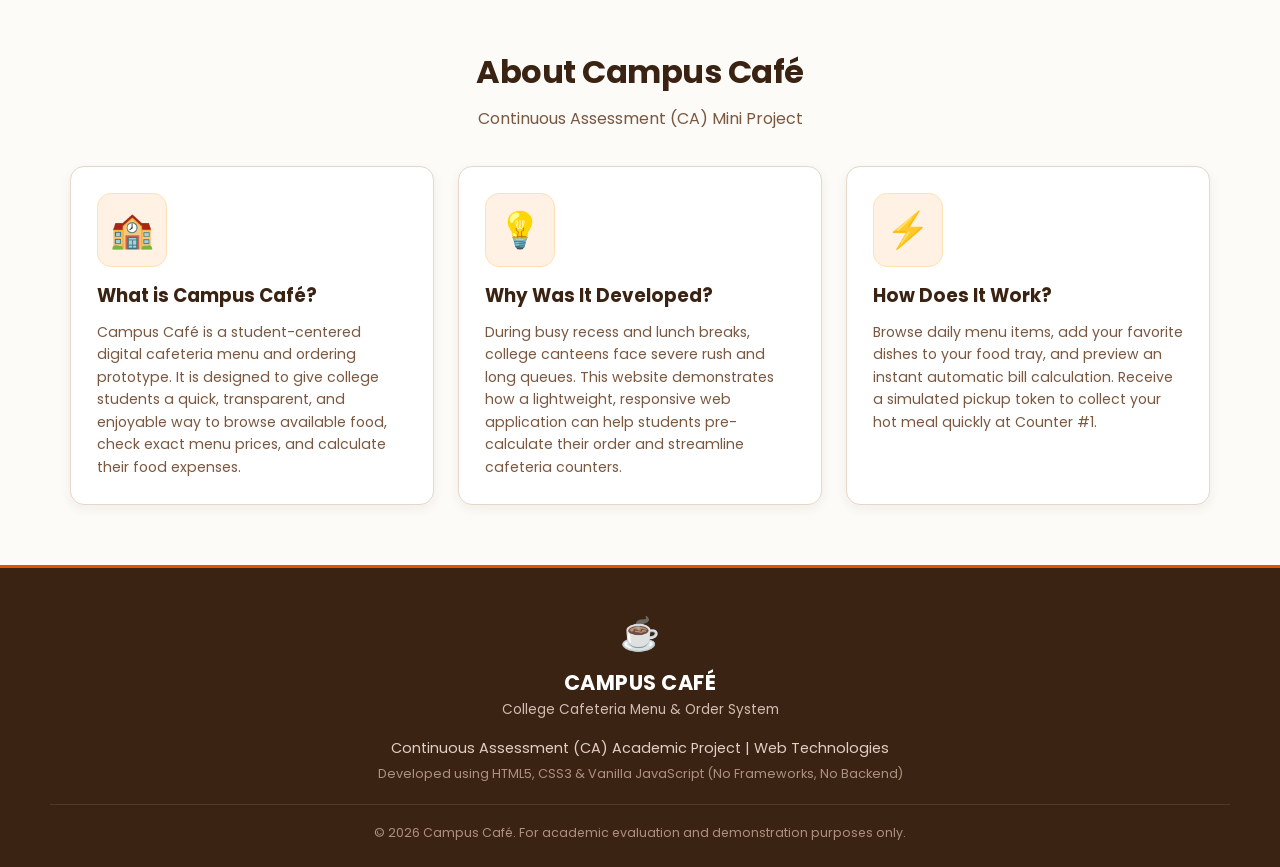
==== commit bda643df: "Remove academic demo note and polish order wording" ====
--- a/index.html
+++ b/index.html
@@ -231,12 +231,9 @@
 
             <!-- Place Order Button -->
             <button class="btn btn-place-order" id="placeOrderBtn" disabled>
-              Place Simulated Order
+              Place Canteen Order
             </button>
 
-            <p class="summary-note">
-              ℹ️ <strong>Academic Demo:</strong> This order is simulated for continuous assessment evaluation.
-            </p>
           </div>
         </div>
 
@@ -255,7 +252,7 @@
       
       <div class="modal-header-icon">🎉</div>
       <h2 class="modal-title">Order Placed Successfully!</h2>
-      <p class="modal-subtitle">Your simulated order has been registered at Campus Café.</p>
+      <p class="modal-subtitle">Your order has been registered at Campus Café.</p>
 
       <div class="order-receipt-card">
         
@@ -276,7 +273,7 @@
             <strong id="receiptItemCount">0 items</strong>
           </div>
           <div class="receipt-row">
-            <span>Amount Paid (Simulated):</span>
+            <span>Amount Paid:</span>
             <strong class="receipt-total" id="receiptTotalAmount">₹0.00</strong>
           </div>
           <div class="receipt-row">
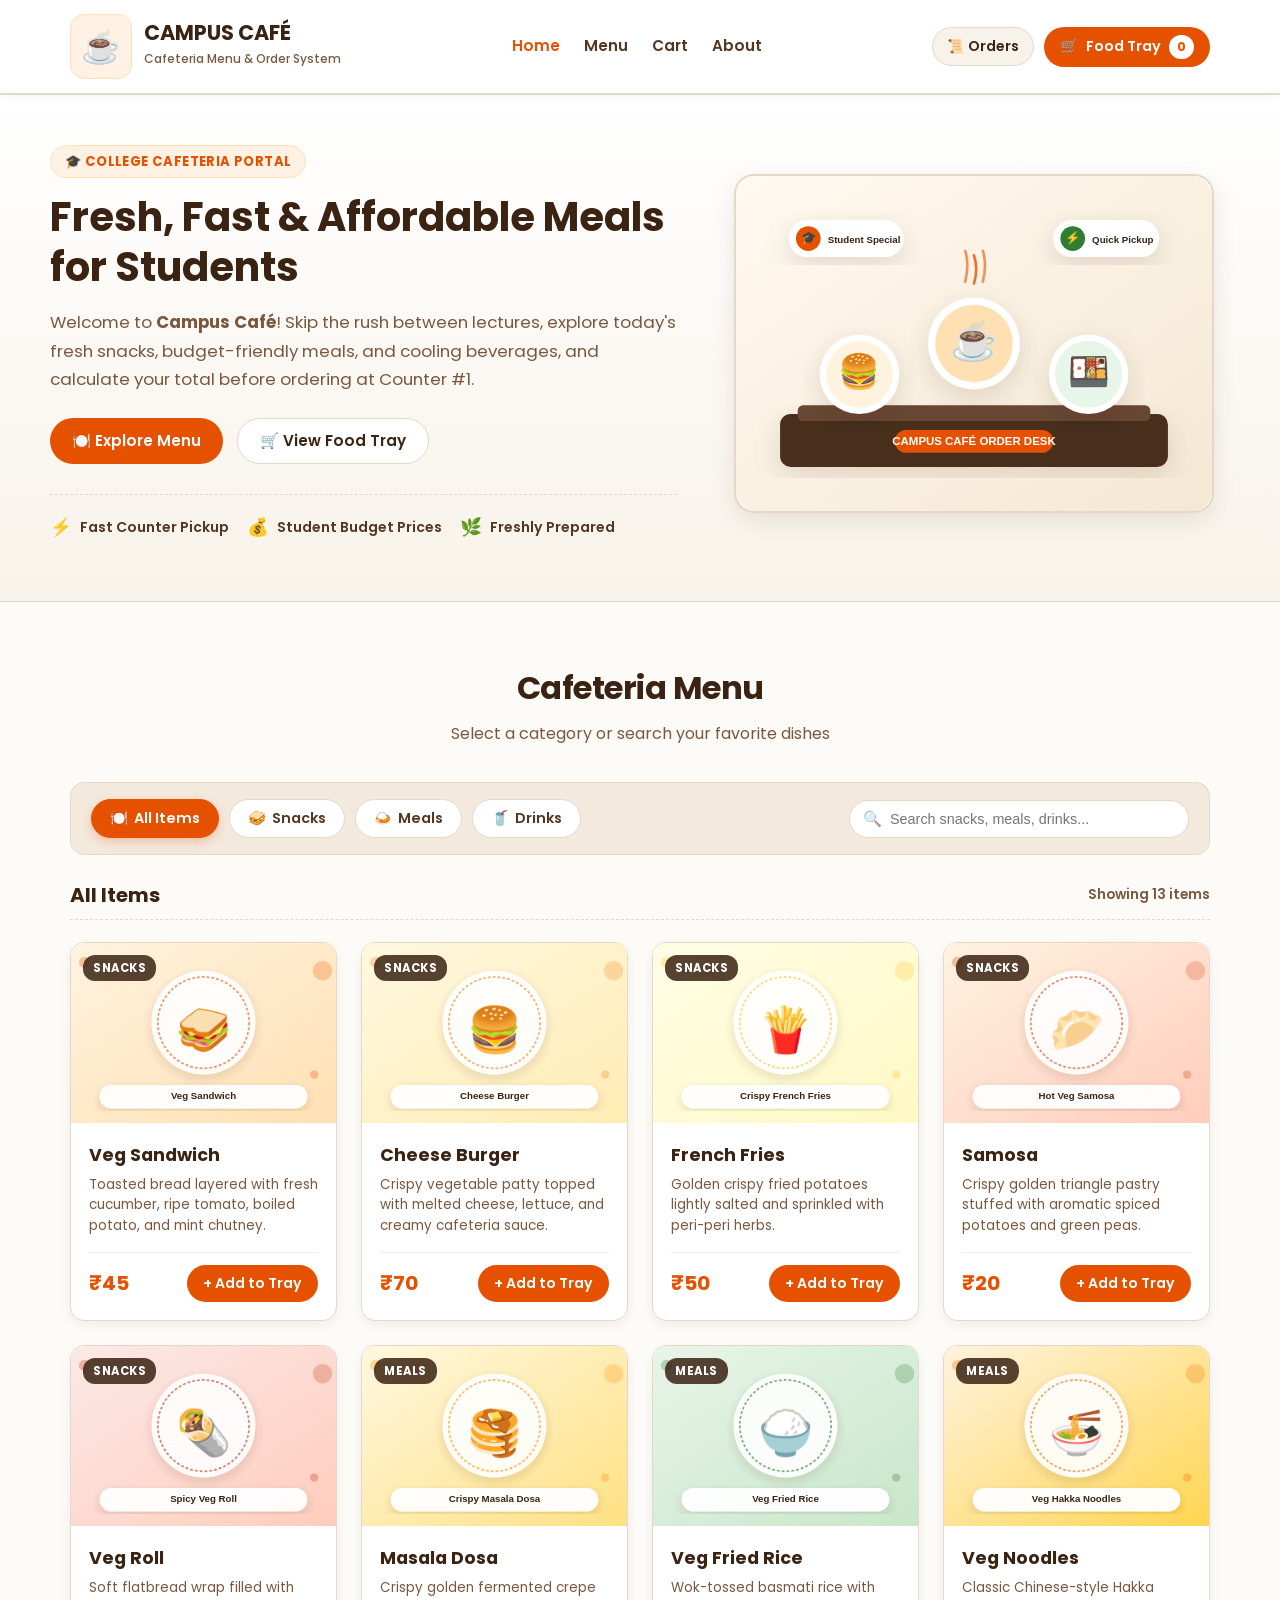
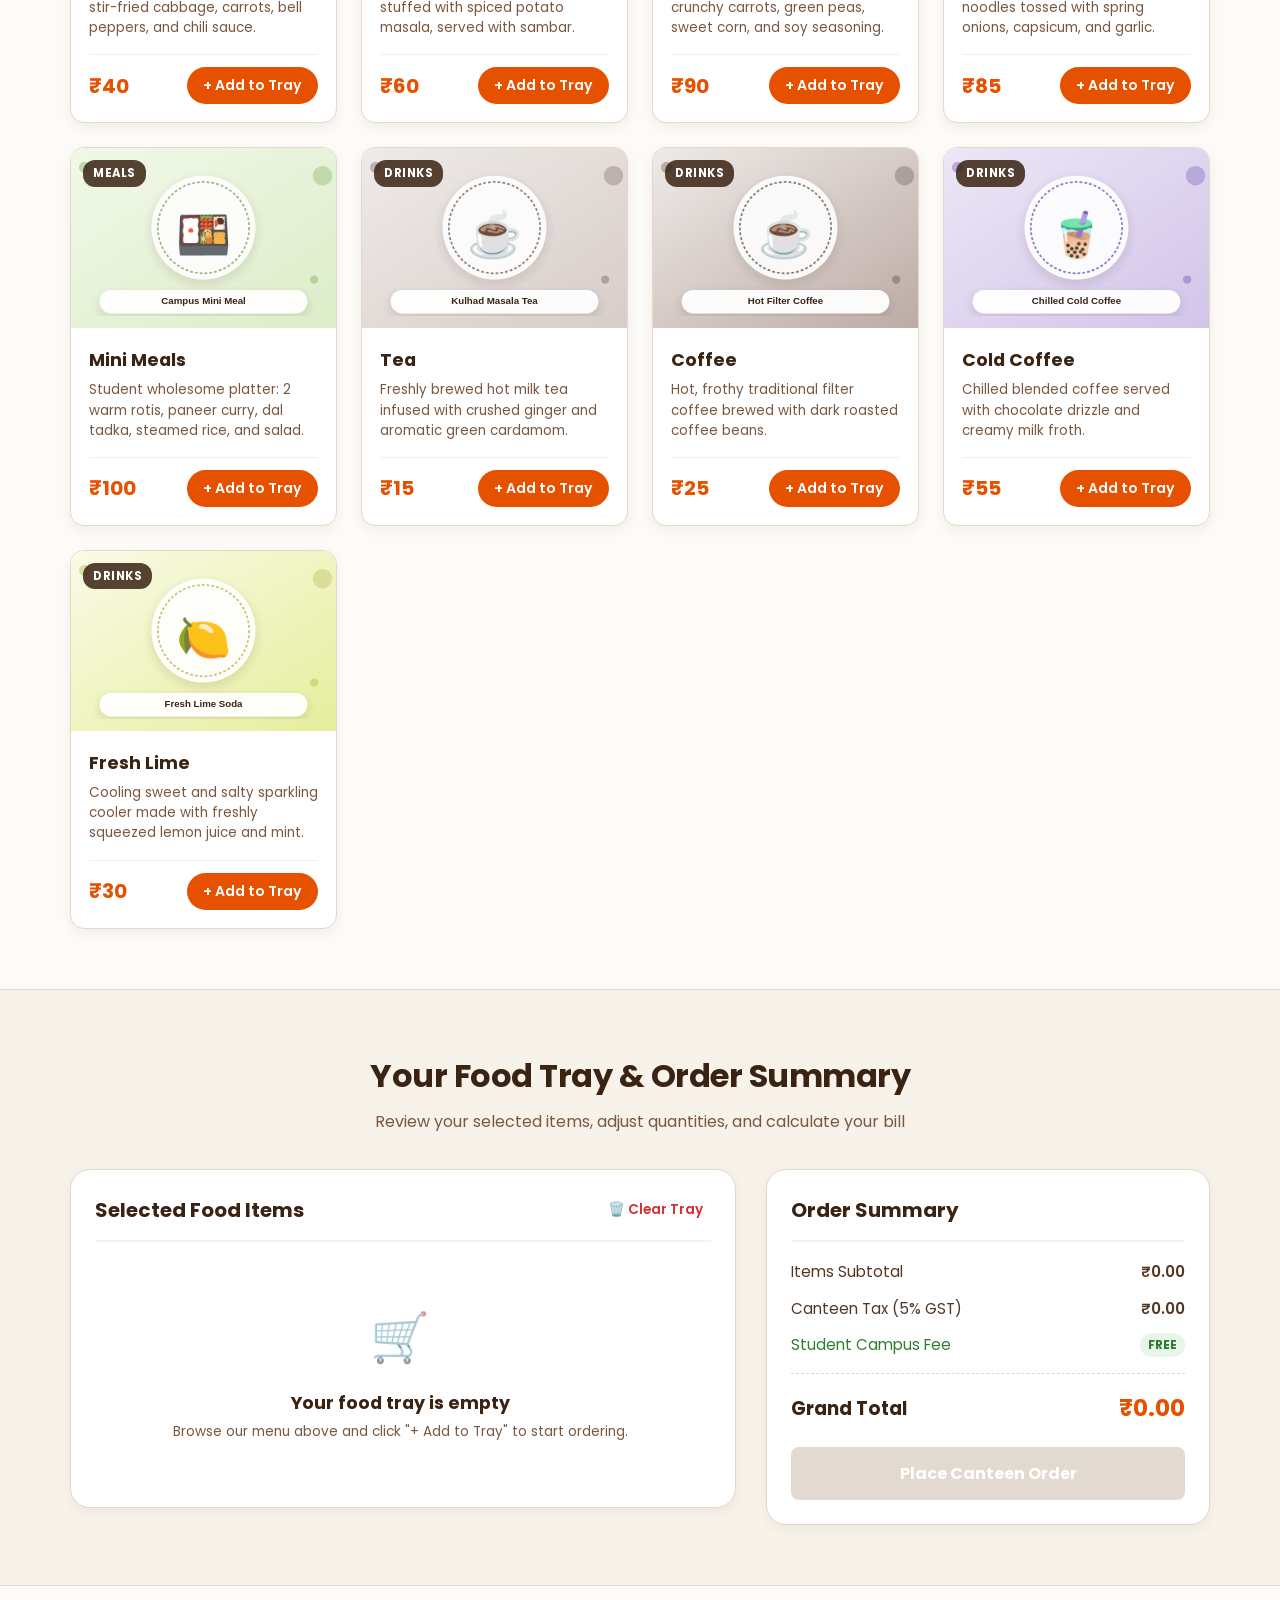
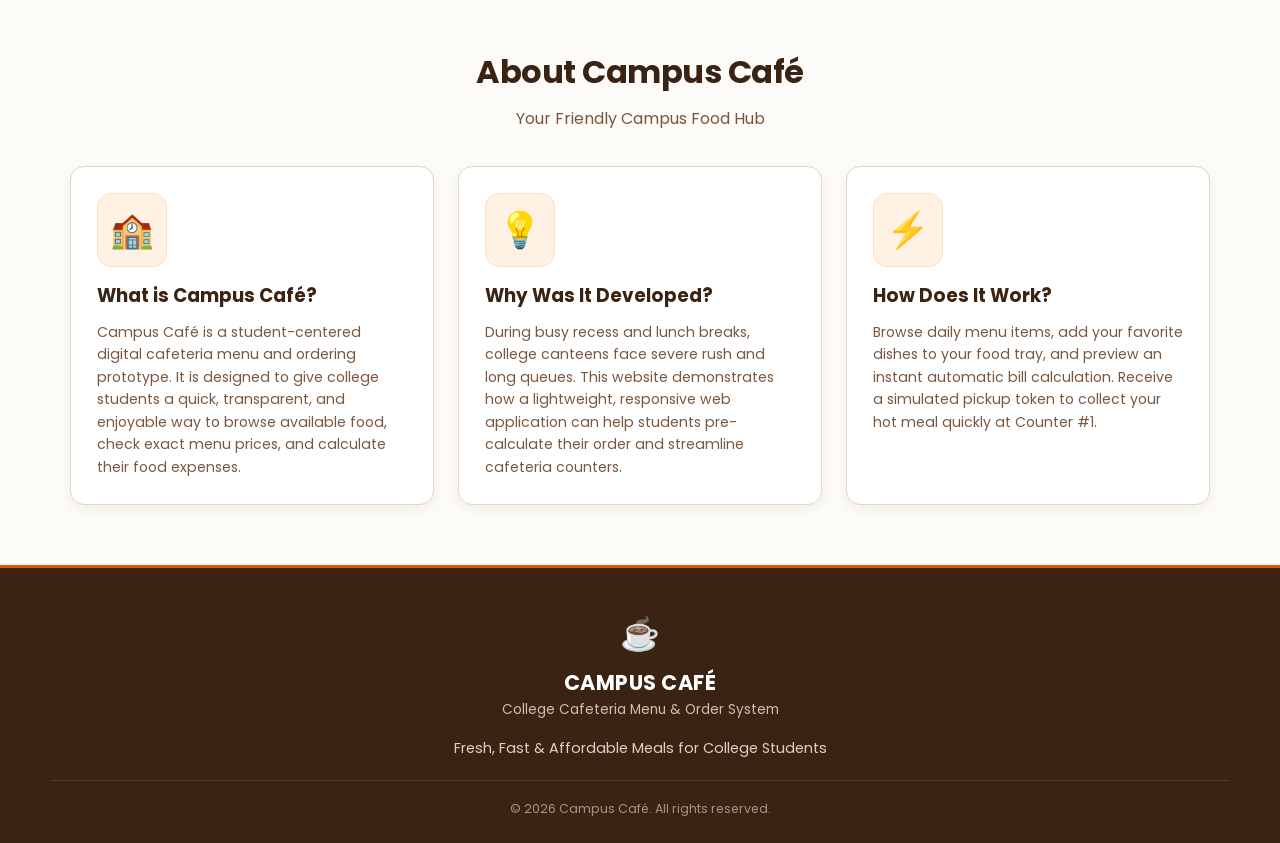
==== commit fe112f92: "Footer polish: Remove academic disclaimers for clean production look" ====
--- a/index.html
+++ b/index.html
@@ -330,7 +330,7 @@
       
       <div class="section-title-wrap">
         <h2 class="section-title">About Campus Café</h2>
-        <p class="section-subtitle">Continuous Assessment (CA) Mini Project</p>
+        <p class="section-subtitle">Your Friendly Campus Food Hub</p>
       </div>
 
       <div class="about-grid">
@@ -383,12 +383,11 @@
       </div>
 
       <div class="footer-info">
-        <p>Continuous Assessment (CA) Academic Project | Web Technologies</p>
-        <p class="footer-subtext">Developed using HTML5, CSS3 & Vanilla JavaScript (No Frameworks, No Backend)</p>
+        <p>Fresh, Fast & Affordable Meals for College Students</p>
       </div>
 
       <div class="footer-bottom">
-        <p>© 2026 Campus Café. For academic evaluation and demonstration purposes only.</p>
+        <p>© 2026 Campus Café. All rights reserved.</p>
       </div>
     </div>
   </footer>
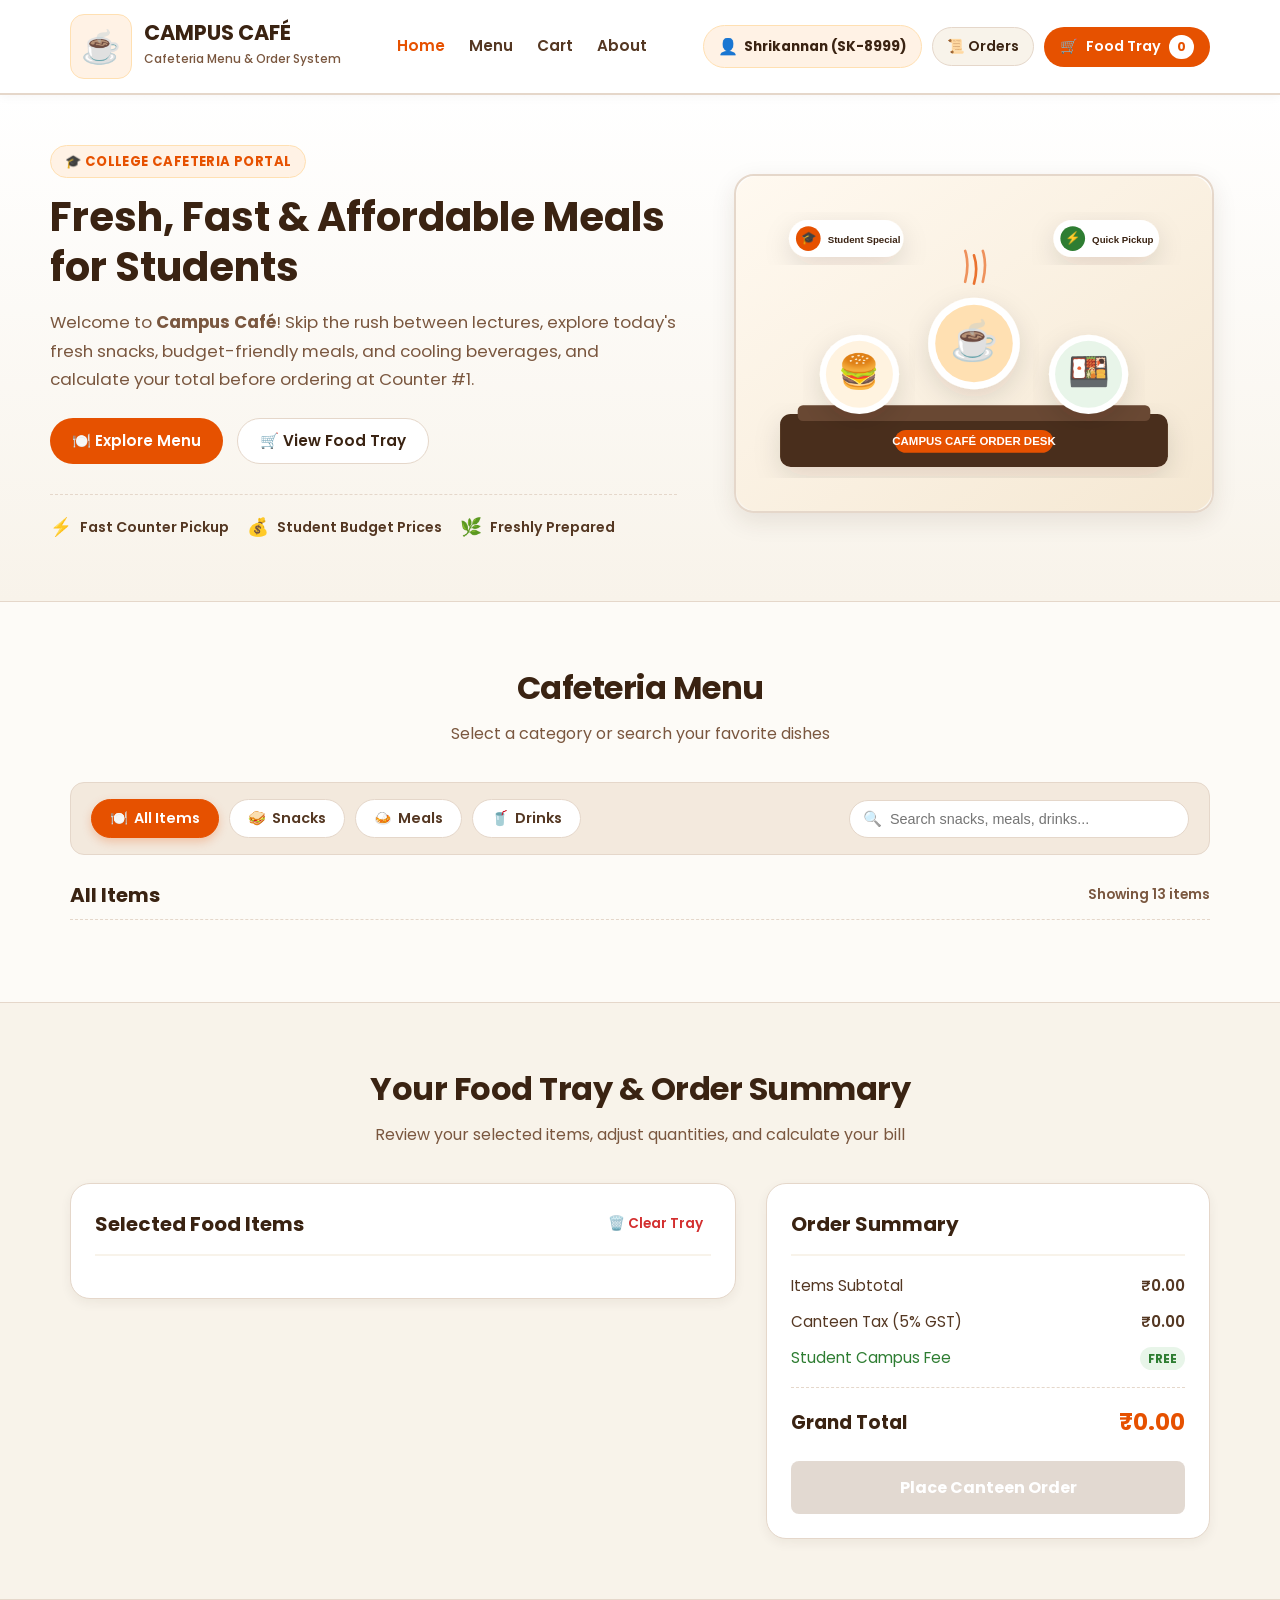
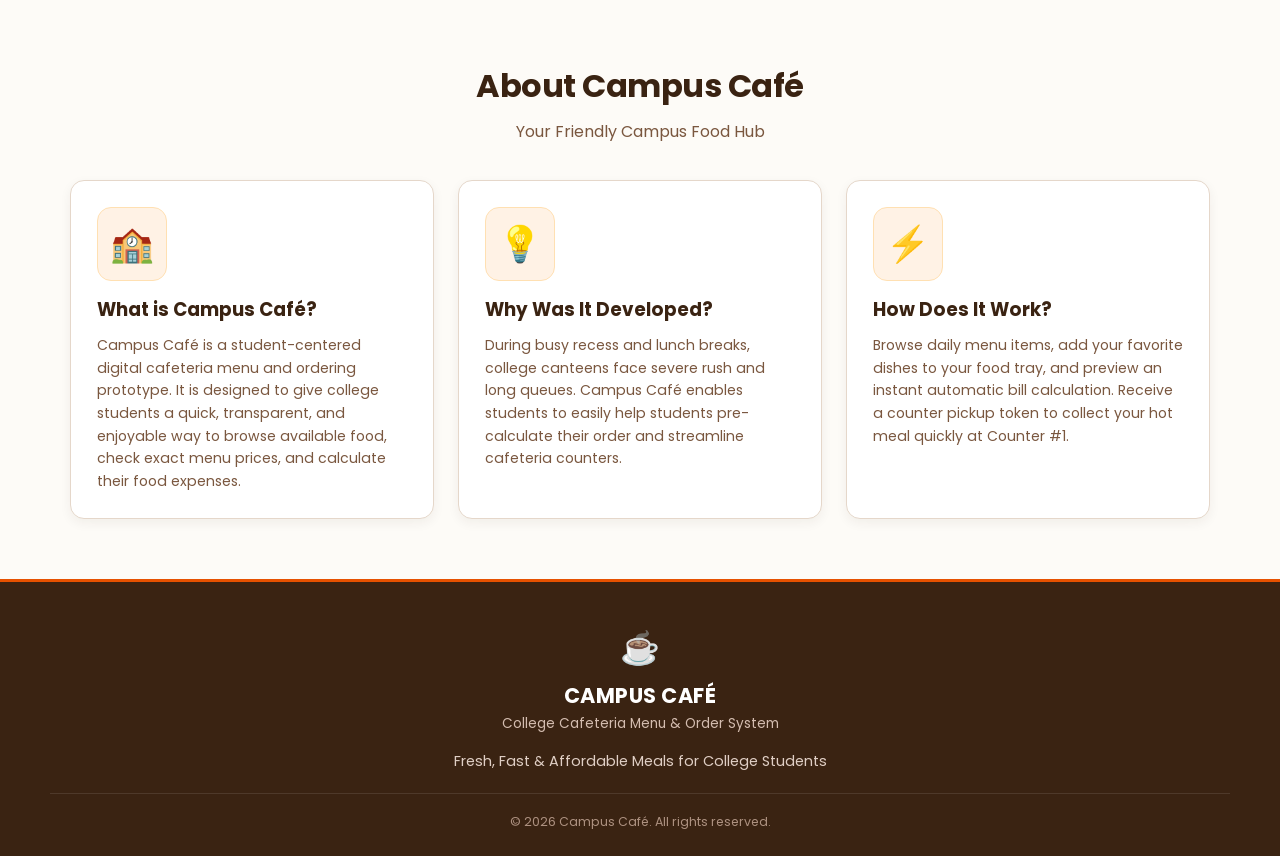
==== commit a3e7139b: "Add Student Profile (Shrikannan), Payment Portal with UPI QR Scanner, and updated PDF guide" ====
--- a/index.html
+++ b/index.html
@@ -41,6 +41,12 @@
 
       <!-- Cart Button in Header with dynamic item counter -->
       <div class="nav-actions">
+        <!-- Student Profile Button -->
+        <button class="nav-student-btn" id="openStudentBtn" title="Student Profile & ID">
+          <span class="student-avatar-icon">👤</span>
+          <span id="navStudentLabel">Shrikannan (SK-8999)</span>
+        </button>
+
         <!-- Past Orders Button -->
         <button class="nav-history-btn" id="openPastOrdersBtn" title="View past orders">
           <span>📜 Orders</span>
@@ -269,6 +275,14 @@
 
         <div class="receipt-details">
           <div class="receipt-row">
+            <span>Student:</span>
+            <strong id="receiptStudentInfo">Shrikannan (SK-8999)</strong>
+          </div>
+          <div class="receipt-row">
+            <span>Payment Method:</span>
+            <strong id="receiptPaymentMethod">UPI Payment</strong>
+          </div>
+          <div class="receipt-row">
             <span>Total Food Items:</span>
             <strong id="receiptItemCount">0 items</strong>
           </div>
@@ -298,7 +312,7 @@
 
   <!-- =========================================================================
        PAST ORDERS HISTORY MODAL
-       Displays previous simulated orders stored in browser LocalStorage.
+       Displays your previous orders stored in browser LocalStorage.
        ========================================================================= -->
   <div class="modal-backdrop" id="pastOrdersModal">
     <div class="modal-box modal-wide">
@@ -350,7 +364,7 @@
           <h3>Why Was It Developed?</h3>
           <p>
             During busy recess and lunch breaks, college canteens face severe rush and long queues. 
-            This website demonstrates how a lightweight, responsive web application can help students 
+            Campus Café enables students to easily help students 
             pre-calculate their order and streamline cafeteria counters.
           </p>
         </div>
@@ -360,7 +374,7 @@
           <h3>How Does It Work?</h3>
           <p>
             Browse daily menu items, add your favorite dishes to your food tray, and preview an instant automatic 
-            bill calculation. Receive a simulated pickup token to collect your hot meal quickly at Counter #1.
+            bill calculation. Receive a counter pickup token to collect your hot meal quickly at Counter #1.
           </p>
         </div>
 
@@ -392,6 +406,126 @@
     </div>
   </footer>
 
+
+  <!-- =========================================================================
+       PAYMENT PORTAL MODAL
+       Allows students to choose UPI QR scanner, Campus Smart Card, or Cash.
+       ========================================================================= -->
+  <div class="modal-backdrop" id="paymentModal">
+    <div class="modal-box modal-wide">
+      <div class="payment-modal-header">
+        <h2 class="modal-title">💳 Complete Payment</h2>
+        <div class="payment-amount-badge" id="paymentPayableAmount">₹0.00</div>
+      </div>
+      <p class="modal-subtitle">Choose your preferred payment method to generate your order token</p>
+
+      <!-- Payment Method Tabs -->
+      <div class="payment-methods-grid">
+        <button class="payment-method-card active" data-method="upi">
+          <span class="pay-icon">📱</span>
+          <strong>UPI / QR Code</strong>
+          <span class="pay-tag">Google Pay • PhonePe</span>
+        </button>
+        <button class="payment-method-card" data-method="card">
+          <span class="pay-icon">🪪</span>
+          <strong>Campus Smart Card</strong>
+          <span class="pay-tag" id="smartCardBalanceTag">Balance: ₹500.00</span>
+        </button>
+        <button class="payment-method-card" data-method="cash">
+          <span class="pay-icon">💵</span>
+          <strong>Cash on Pickup</strong>
+          <span class="pay-tag">Pay at Counter #1</span>
+        </button>
+      </div>
+
+      <!-- Payment Method Dynamic Views -->
+      <div class="payment-method-view" id="upiPaymentView">
+        <div class="qr-scanner-card">
+          <div class="qr-scanner-frame">
+            <img 
+              src="images/upi-qr.svg" 
+              alt="Campus Cafe UPI Payment Scanner" 
+              class="upi-qr-image"
+              id="upiQrScannerImg"
+              onerror="this.src='images/upi-qr.png'"
+            />
+          </div>
+          <p class="qr-instruction">Scan with Google Pay, PhonePe, Paytm, or BHIM</p>
+          <div class="upi-id-box">
+            <span>UPI ID: <strong>campuscafe@upi</strong></span>
+          </div>
+        </div>
+        <div class="form-group-pay">
+          <label for="upiRefInput">UPI Transaction / UTR No. (Optional):</label>
+          <input type="text" id="upiRefInput" placeholder="e.g. 482910394821" maxlength="20">
+        </div>
+      </div>
+
+      <div class="payment-method-view" id="cardPaymentView" style="display: none;">
+        <div class="student-card-visual">
+          <div class="smart-card-chip">💳</div>
+          <div class="smart-card-header">CAMPUS CAFETERIA SMART CARD</div>
+          <div class="smart-card-name" id="smartCardStudentName">Shrikannan</div>
+          <div class="smart-card-id" id="smartCardStudentId">Roll No: SK-8999</div>
+          <div class="smart-card-balance-box">
+            <span>Available Balance:</span>
+            <strong id="smartCardDisplayBalance">₹500.00</strong>
+          </div>
+        </div>
+        <p class="card-instruction">The bill amount will be deducted directly from your campus card balance.</p>
+      </div>
+
+      <div class="payment-method-view" id="cashPaymentView" style="display: none;">
+        <div class="cash-card-visual">
+          <span class="cash-big-icon">💵</span>
+          <h4>Pay Cash at Counter #1</h4>
+          <p>Your order will be sent to the kitchen immediately. Please hand over the exact cash at Counter #1 when collecting your food tray.</p>
+        </div>
+      </div>
+
+      <!-- Payment Actions -->
+      <div class="payment-actions">
+        <button class="btn btn-secondary" id="cancelPaymentBtn">Cancel</button>
+        <button class="btn btn-primary" id="confirmPaymentBtn">
+          <span>Confirm & Pay</span>
+        </button>
+      </div>
+    </div>
+  </div>
+
+
+  <!-- =========================================================================
+       STUDENT PROFILE & ACCOUNT MODAL
+       View and manage student profile details and canteen balance.
+       ========================================================================= -->
+  <div class="modal-backdrop" id="studentModal">
+    <div class="modal-box">
+      <div class="modal-header-icon">👤</div>
+      <h2 class="modal-title">Student Profile</h2>
+      <p class="modal-subtitle">Your college cafeteria identification</p>
+
+      <form id="studentProfileForm" class="student-form">
+        <div class="form-group">
+          <label for="studentNameInput">Student Full Name:</label>
+          <input type="text" id="studentNameInput" value="Shrikannan" required>
+        </div>
+        <div class="form-group">
+          <label for="studentIdInput">College Roll Number / ID:</label>
+          <input type="text" id="studentIdInput" value="SK-8999" required>
+        </div>
+        <div class="form-group">
+          <label for="studentCardBalanceInput">Canteen Card Balance (₹):</label>
+          <input type="number" id="studentCardBalanceInput" value="500" min="0" step="10">
+        </div>
+        
+        <div class="form-actions-student">
+          <button type="submit" class="btn btn-primary">Save Profile</button>
+          <button type="button" class="btn btn-secondary" id="closeStudentBtn">Close</button>
+        </div>
+      </form>
+    </div>
+  </div>
+
   <!-- Relative JavaScript link for static hosting and Netlify deployment -->
   <script src="js/script.js"></script>
 
--- a/css/style.css
+++ b/css/style.css
@@ -1269,3 +1269,300 @@
   padding: 35px 10px;
   color: var(--coffee-light);
 }
+
+
+/* ---------- STUDENT PROFILE & PAYMENT MODALS ---------- */
+.nav-student-btn {
+  background-color: var(--orange-badge-bg);
+  color: var(--coffee-dark);
+  border: 1.5px solid var(--orange-light);
+  padding: 8px 14px;
+  border-radius: 30px;
+  font-weight: 700;
+  font-size: 0.85rem;
+  cursor: pointer;
+  display: flex;
+  align-items: center;
+  gap: 6px;
+  transition: all 0.2s ease;
+}
+
+.nav-student-btn:hover {
+  background-color: #FFE0B2;
+  border-color: var(--orange-primary);
+  color: var(--orange-primary);
+}
+
+.student-avatar-icon {
+  font-size: 1rem;
+}
+
+/* Payment Modal Elements */
+.payment-modal-header {
+  display: flex;
+  justify-content: space-between;
+  align-items: center;
+  margin-bottom: 6px;
+}
+
+.payment-amount-badge {
+  font-size: 1.4rem;
+  font-weight: 800;
+  color: var(--orange-primary);
+  background-color: var(--orange-badge-bg);
+  padding: 4px 14px;
+  border-radius: var(--radius-sm);
+  border: 1.5px solid var(--orange-light);
+}
+
+.payment-methods-grid {
+  display: grid;
+  grid-template-columns: repeat(3, 1fr);
+  gap: 12px;
+  margin: 18px 0;
+}
+
+.payment-method-card {
+  background-color: #FFFFFF;
+  border: 2px solid var(--coffee-border);
+  border-radius: var(--radius-md);
+  padding: 12px 8px;
+  text-align: center;
+  cursor: pointer;
+  display: flex;
+  flex-direction: column;
+  align-items: center;
+  gap: 4px;
+  transition: all 0.2s ease;
+}
+
+.payment-method-card:hover {
+  border-color: var(--orange-soft);
+  background-color: var(--bg-cream-soft);
+}
+
+.payment-method-card.active {
+  border-color: var(--orange-primary);
+  background-color: var(--orange-badge-bg);
+  box-shadow: 0 4px 12px rgba(230, 81, 0, 0.15);
+}
+
+.pay-icon {
+  font-size: 1.6rem;
+}
+
+.payment-method-card strong {
+  font-size: 0.86rem;
+  color: var(--coffee-dark);
+}
+
+.pay-tag {
+  font-size: 0.7rem;
+  color: var(--coffee-light);
+}
+
+/* UPI QR View */
+.payment-method-view {
+  background-color: var(--bg-cream-soft);
+  border: 1.5px dashed var(--coffee-border);
+  border-radius: var(--radius-md);
+  padding: 18px;
+  margin-bottom: 20px;
+}
+
+.qr-scanner-card {
+  text-align: center;
+}
+
+.qr-scanner-frame {
+  display: inline-block;
+  background-color: #FFFFFF;
+  padding: 10px;
+  border-radius: var(--radius-md);
+  box-shadow: var(--shadow-subtle);
+  border: 1.5px solid var(--coffee-border);
+  margin-bottom: 10px;
+}
+
+.upi-qr-image {
+  width: 180px;
+  height: 215px;
+  display: block;
+  object-fit: contain;
+}
+
+.qr-instruction {
+  font-size: 0.86rem;
+  font-weight: 600;
+  color: var(--coffee-dark);
+  margin-bottom: 8px;
+}
+
+.upi-id-box {
+  display: inline-block;
+  background-color: #FFFFFF;
+  border: 1px solid var(--coffee-border);
+  padding: 4px 14px;
+  border-radius: 20px;
+  font-size: 0.8rem;
+  color: var(--coffee-medium);
+}
+
+.form-group-pay {
+  margin-top: 14px;
+  text-align: left;
+}
+
+.form-group-pay label {
+  display: block;
+  font-size: 0.82rem;
+  font-weight: 600;
+  color: var(--coffee-dark);
+  margin-bottom: 4px;
+}
+
+.form-group-pay input {
+  width: 100%;
+  padding: 8px 12px;
+  border: 1.5px solid var(--coffee-border);
+  border-radius: var(--radius-sm);
+  font-size: 0.88rem;
+  outline: none;
+}
+
+.form-group-pay input:focus {
+  border-color: var(--orange-primary);
+}
+
+/* Smart Card View */
+.student-card-visual {
+  background: linear-gradient(135deg, #3A2312 0%, #543722 100%);
+  color: #FFFFFF;
+  border-radius: var(--radius-md);
+  padding: 20px;
+  text-align: left;
+  box-shadow: var(--shadow-medium);
+  margin-bottom: 12px;
+  position: relative;
+}
+
+.smart-card-chip {
+  font-size: 1.8rem;
+  margin-bottom: 10px;
+}
+
+.smart-card-header {
+  font-size: 0.72rem;
+  letter-spacing: 1px;
+  color: #E5D7CA;
+  font-weight: 700;
+  margin-bottom: 8px;
+}
+
+.smart-card-name {
+  font-size: 1.25rem;
+  font-weight: 700;
+  color: #FFFFFF;
+}
+
+.smart-card-id {
+  font-size: 0.85rem;
+  color: #FFCC80;
+  margin-bottom: 14px;
+}
+
+.smart-card-balance-box {
+  display: flex;
+  justify-content: space-between;
+  align-items: center;
+  border-top: 1px dashed rgba(255, 255, 255, 0.2);
+  padding-top: 10px;
+  font-size: 0.9rem;
+}
+
+.smart-card-balance-box strong {
+  font-size: 1.15rem;
+  color: #FFB74D;
+}
+
+.card-instruction {
+  font-size: 0.82rem;
+  color: var(--coffee-light);
+  text-align: center;
+}
+
+/* Cash View */
+.cash-card-visual {
+  text-align: center;
+  padding: 20px;
+}
+
+.cash-big-icon {
+  font-size: 3rem;
+  display: block;
+  margin-bottom: 8px;
+}
+
+.cash-card-visual h4 {
+  font-size: 1.15rem;
+  color: var(--coffee-dark);
+  margin-bottom: 8px;
+}
+
+.cash-card-visual p {
+  font-size: 0.86rem;
+  color: var(--coffee-light);
+  line-height: 1.5;
+}
+
+.payment-actions {
+  display: flex;
+  gap: 12px;
+  justify-content: flex-end;
+}
+
+/* Student Profile Form */
+.student-form {
+  text-align: left;
+}
+
+.form-group {
+  margin-bottom: 14px;
+}
+
+.form-group label {
+  display: block;
+  font-size: 0.85rem;
+  font-weight: 600;
+  color: var(--coffee-dark);
+  margin-bottom: 5px;
+}
+
+.form-group input {
+  width: 100%;
+  padding: 10px 12px;
+  border: 1.5px solid var(--coffee-border);
+  border-radius: var(--radius-sm);
+  font-size: 0.9rem;
+  outline: none;
+}
+
+.form-group input:focus {
+  border-color: var(--orange-primary);
+}
+
+.form-actions-student {
+  display: flex;
+  gap: 10px;
+  margin-top: 20px;
+}
+
+.form-actions-student button {
+  flex: 1;
+}
+
+@media (max-width: 600px) {
+  .payment-methods-grid {
+    grid-template-columns: 1fr;
+  }
+}
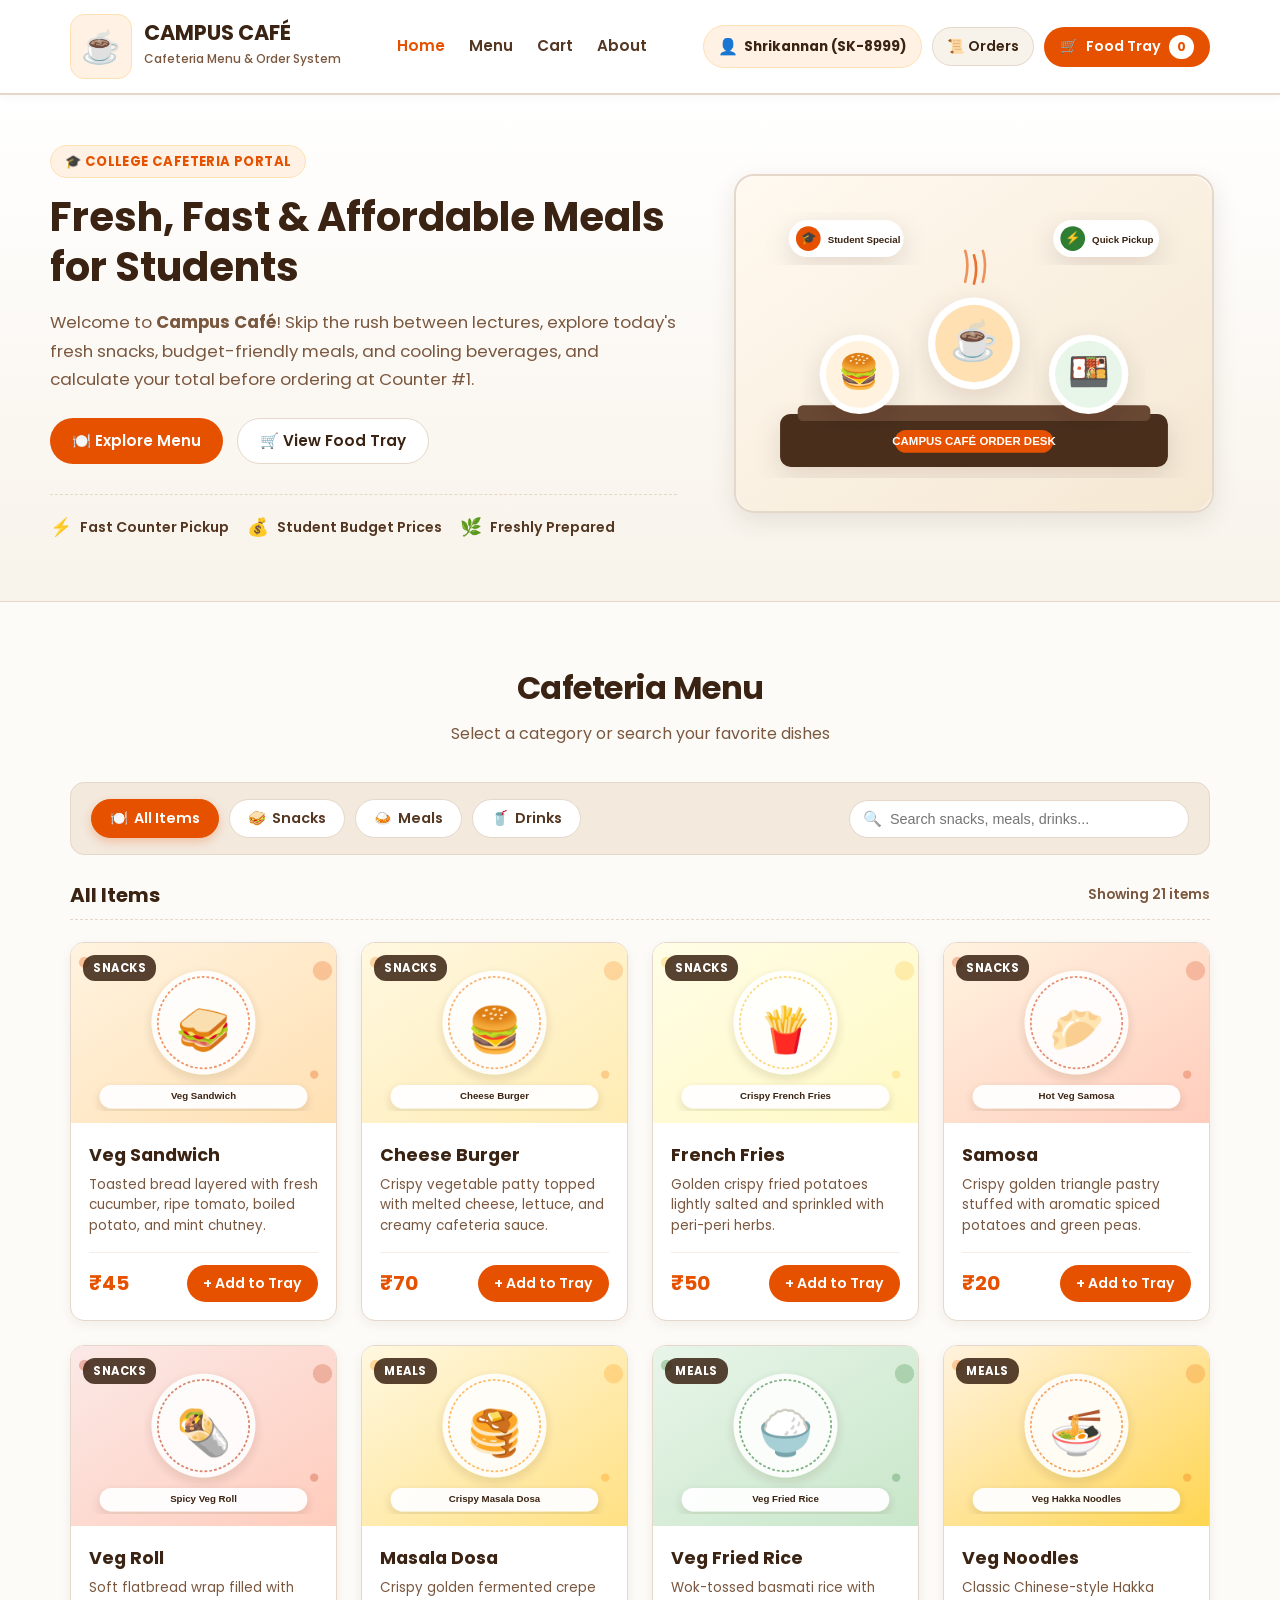
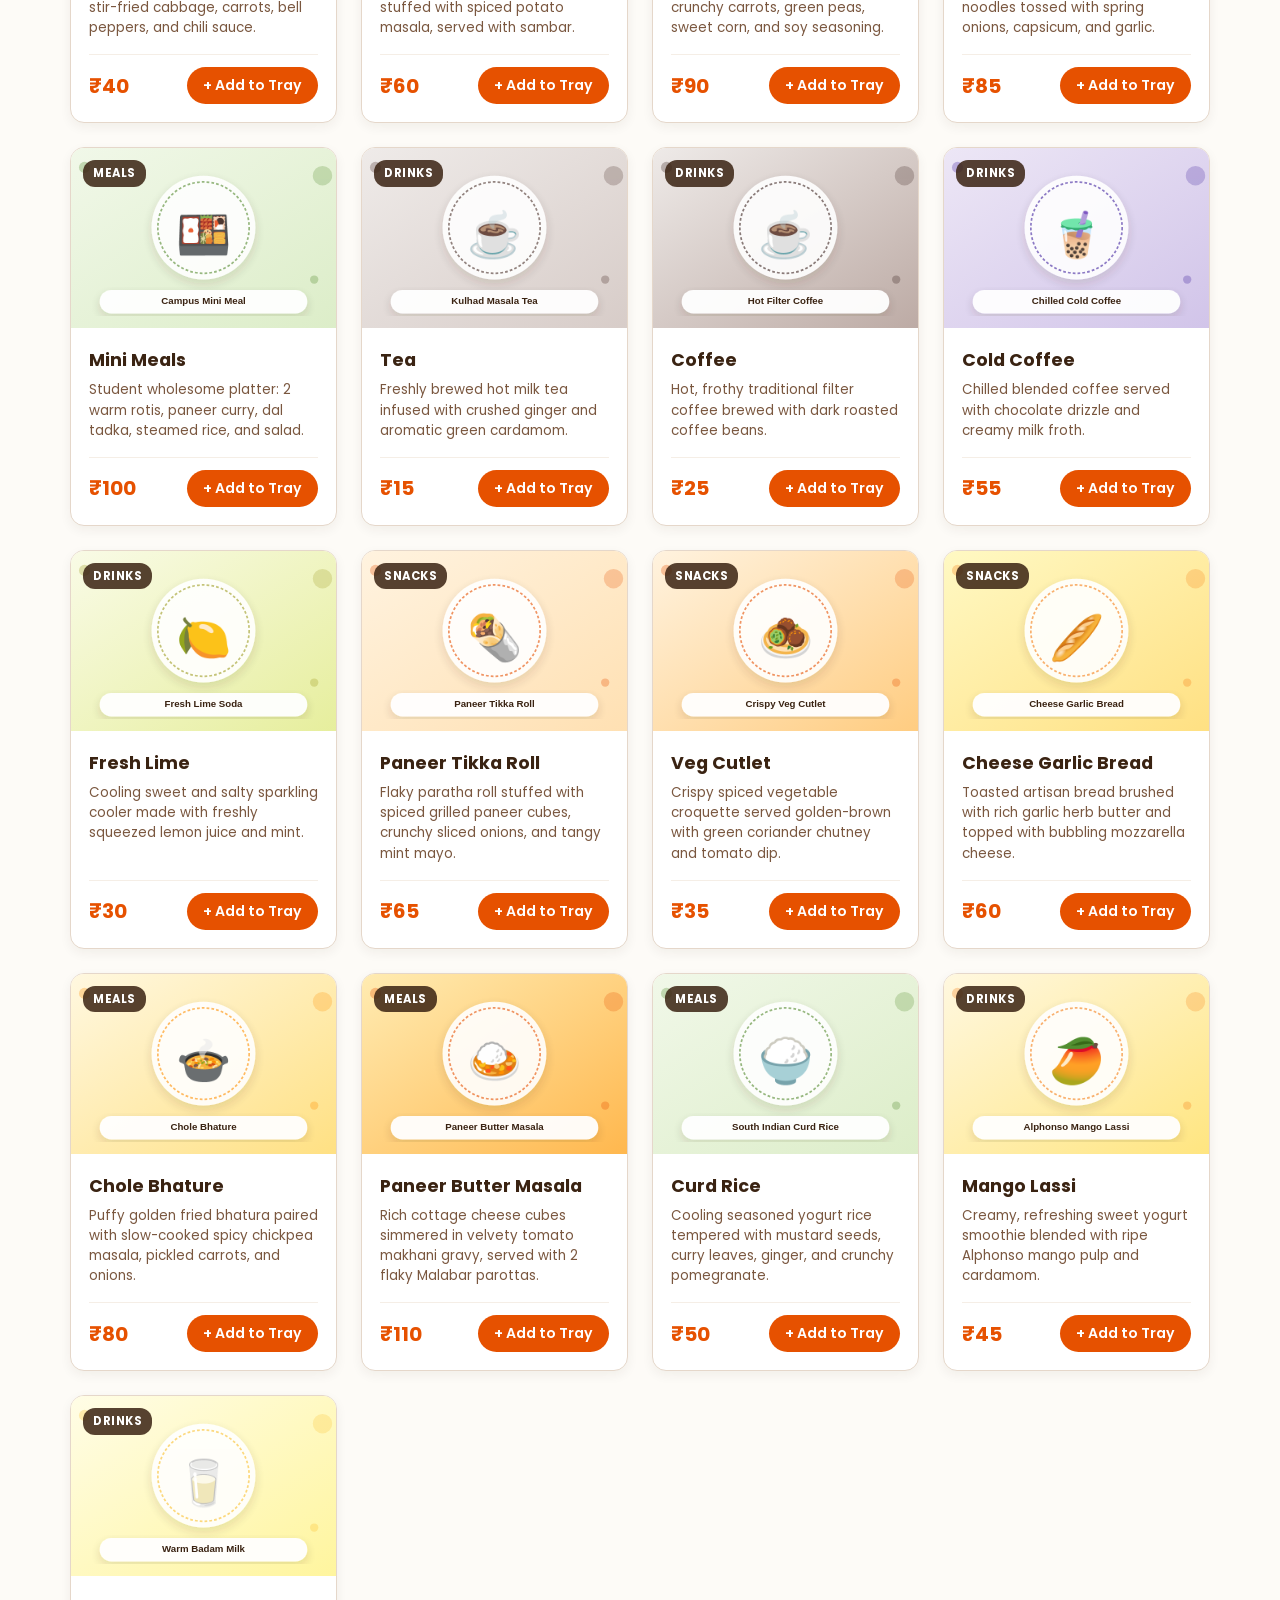
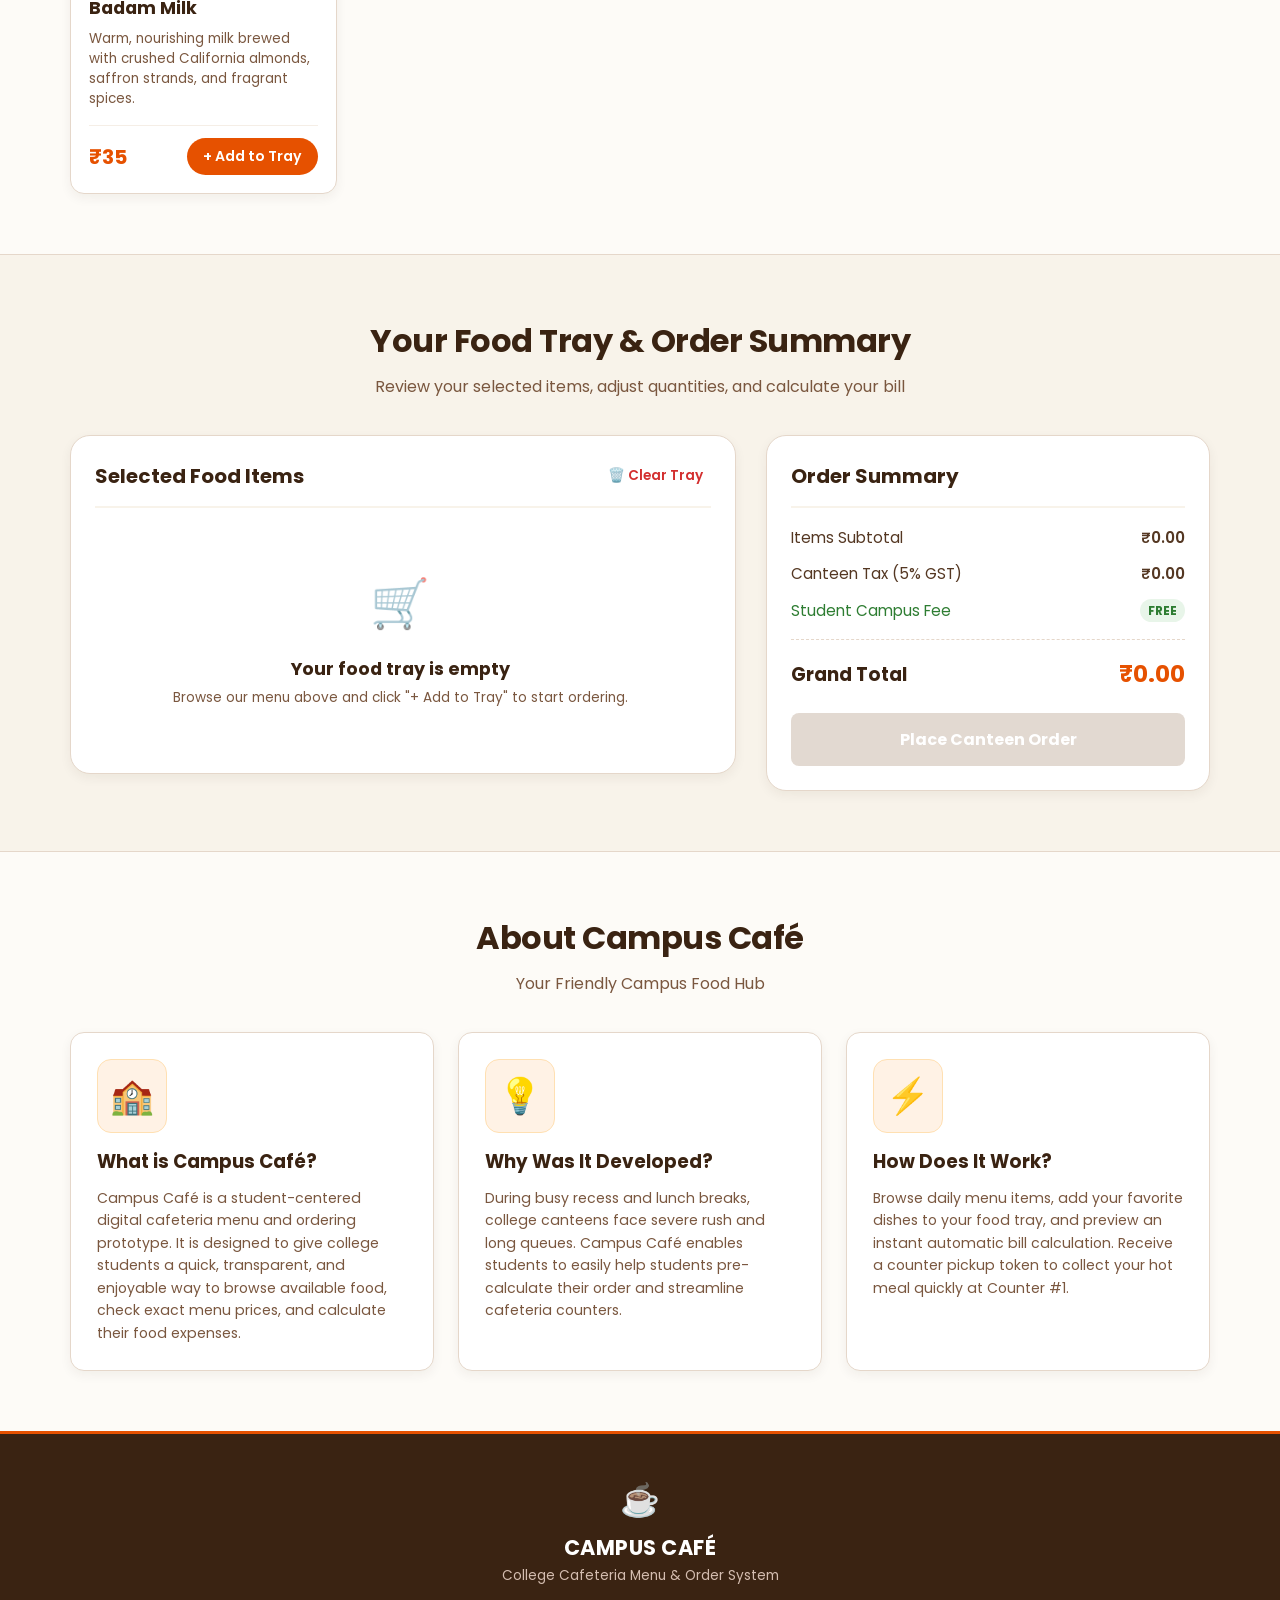
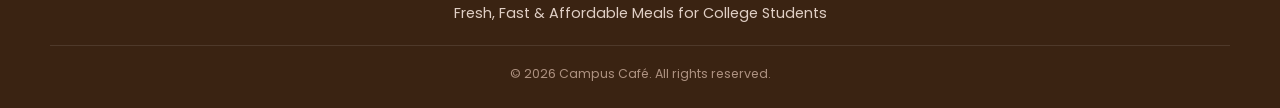
==== commit b95fc42c: "Add 8 new menu items across Snacks, Meals, and Drinks (21 items total)" ====
--- a/index.html
+++ b/index.html
@@ -159,7 +159,7 @@
       <!-- Live Items Status Header -->
       <div class="menu-status-bar">
         <h3 id="currentCategoryTitle">All Items</h3>
-        <span class="items-count-badge" id="itemsCountText">Showing 13 items</span>
+        <span class="items-count-badge" id="itemsCountText">Showing 21 items</span>
       </div>
 
       <!-- Dynamic Food Cards Grid (Populated by JavaScript) -->
@@ -443,11 +443,11 @@
         <div class="qr-scanner-card">
           <div class="qr-scanner-frame">
             <img 
-              src="images/upi-qr.svg" 
+              src="images/upi-qr.png" 
               alt="Campus Cafe UPI Payment Scanner" 
               class="upi-qr-image"
               id="upiQrScannerImg"
-              onerror="this.src='images/upi-qr.png'"
+              
             />
           </div>
           <p class="qr-instruction">Scan with Google Pay, PhonePe, Paytm, or BHIM</p>
--- a/css/style.css
+++ b/css/style.css
@@ -1385,8 +1385,9 @@
 }
 
 .upi-qr-image {
-  width: 180px;
-  height: 215px;
+  width: 200px;
+  height: 200px;
+  border-radius: 8px;
   display: block;
   object-fit: contain;
 }
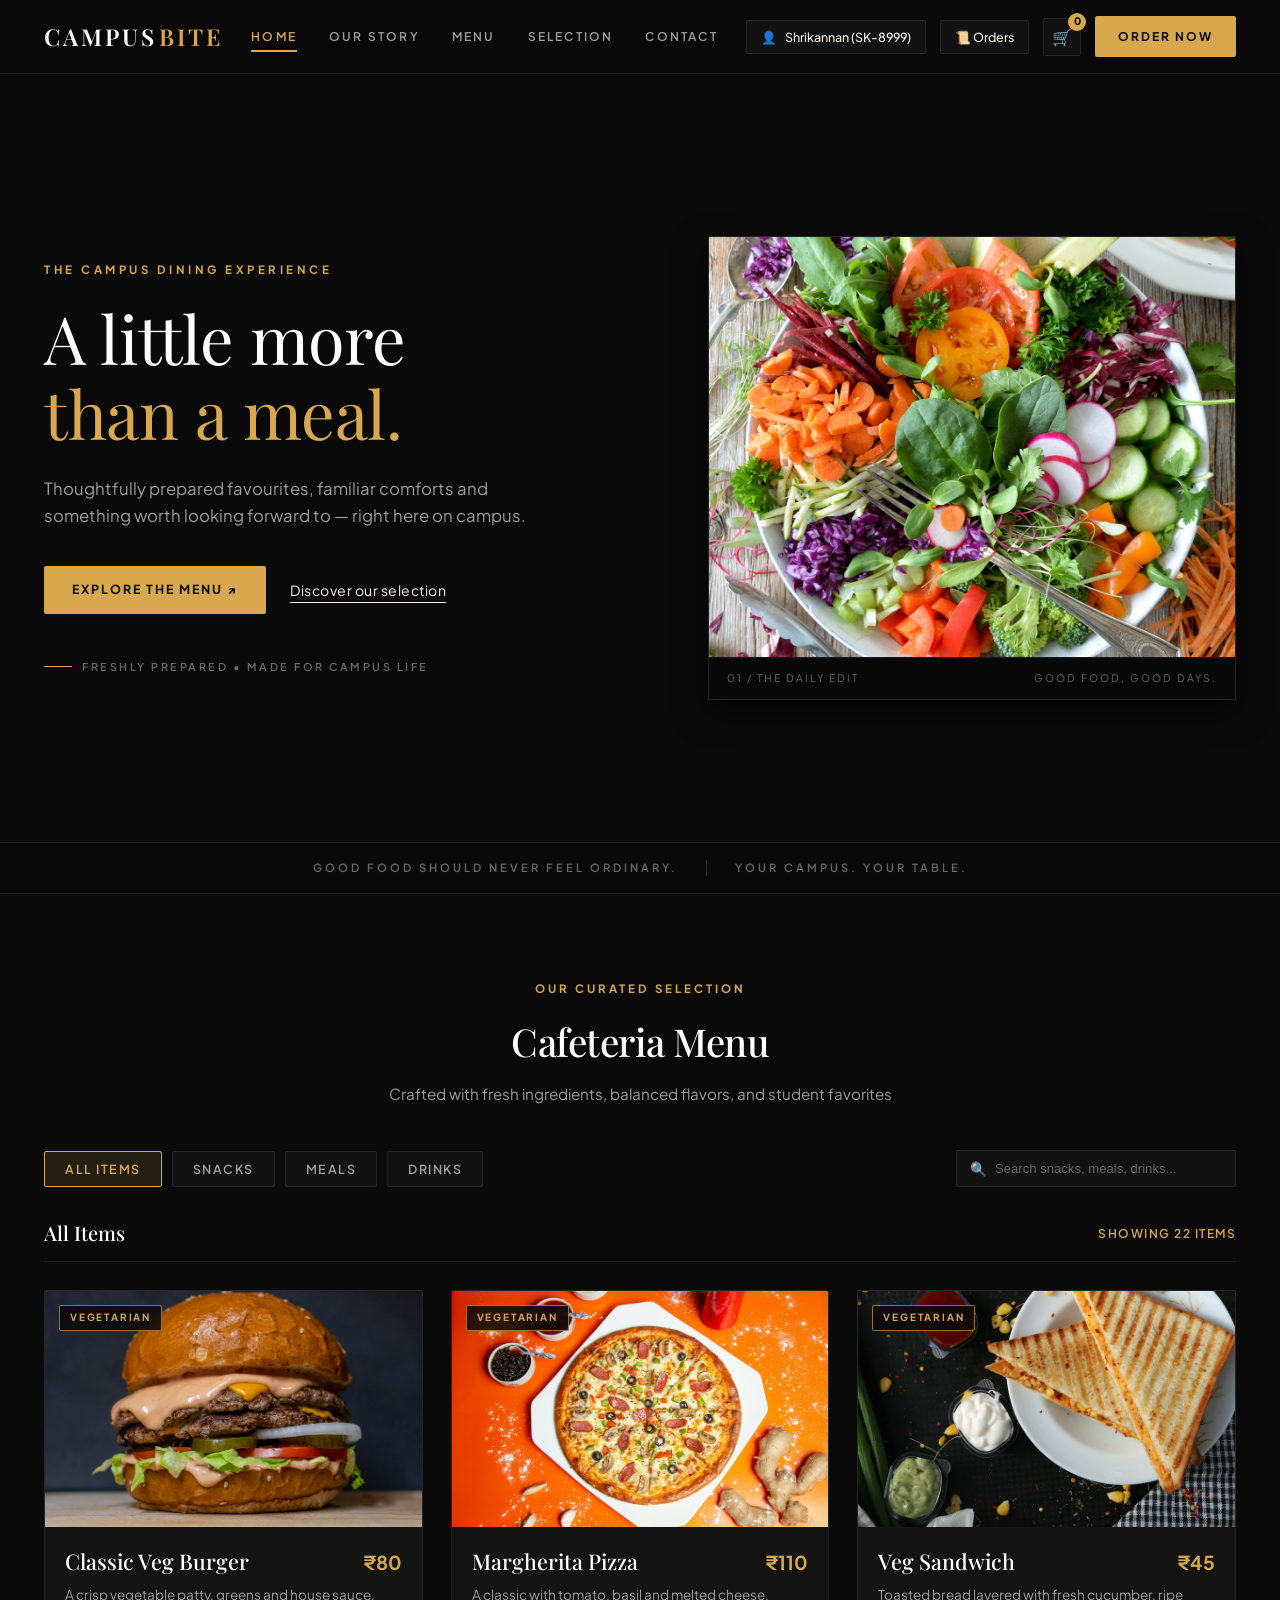
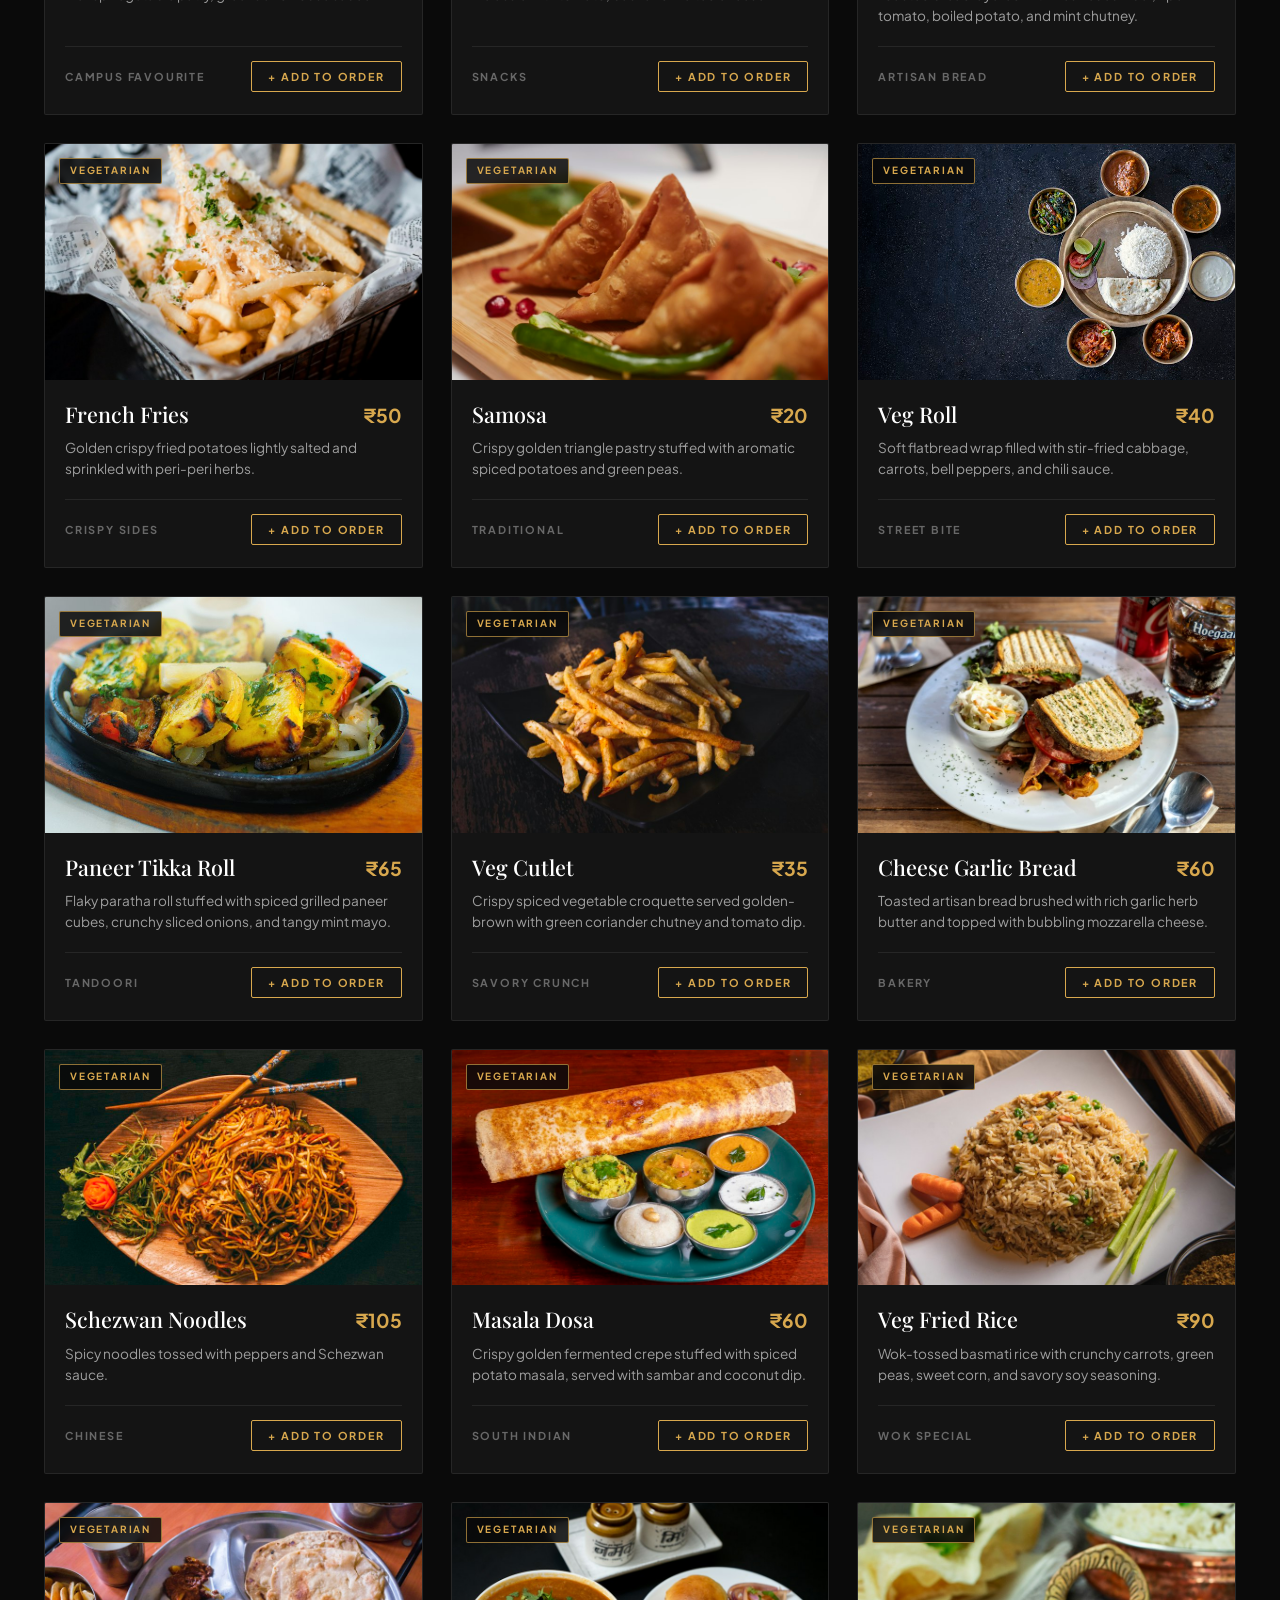
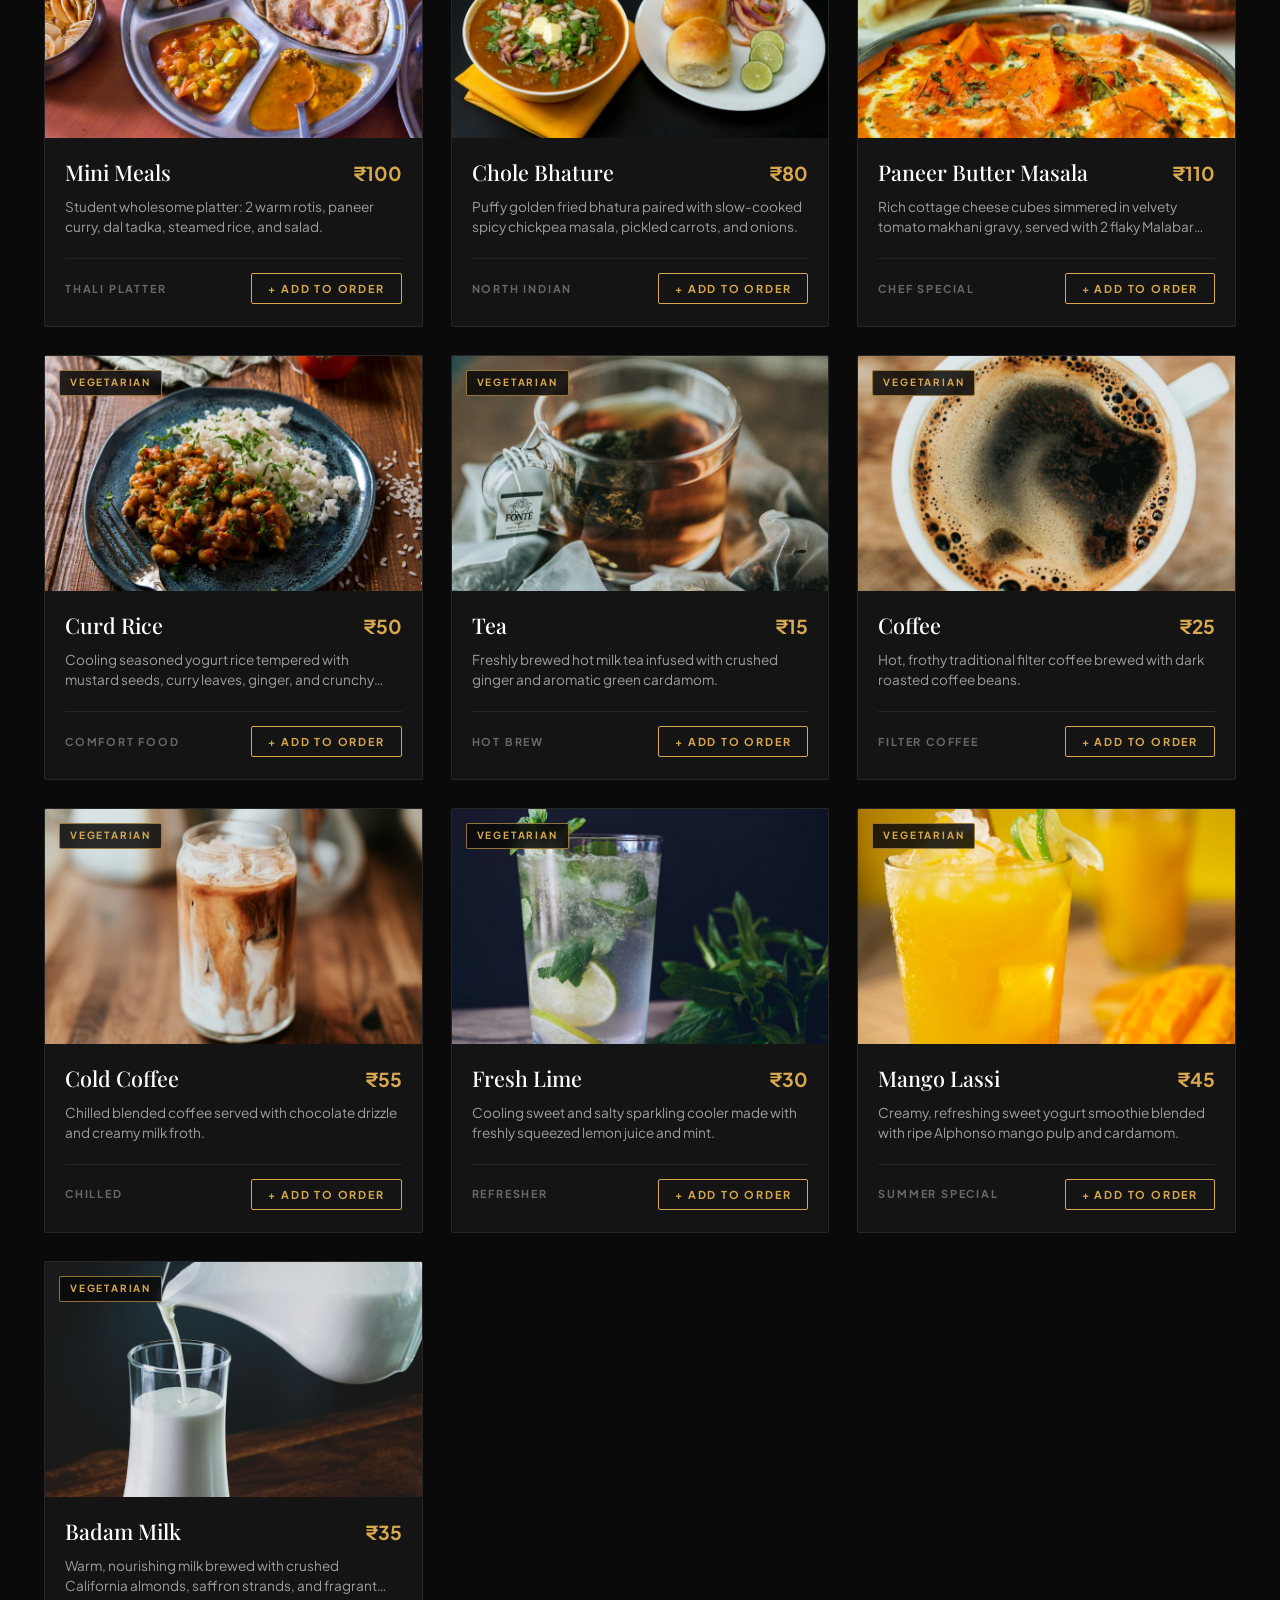
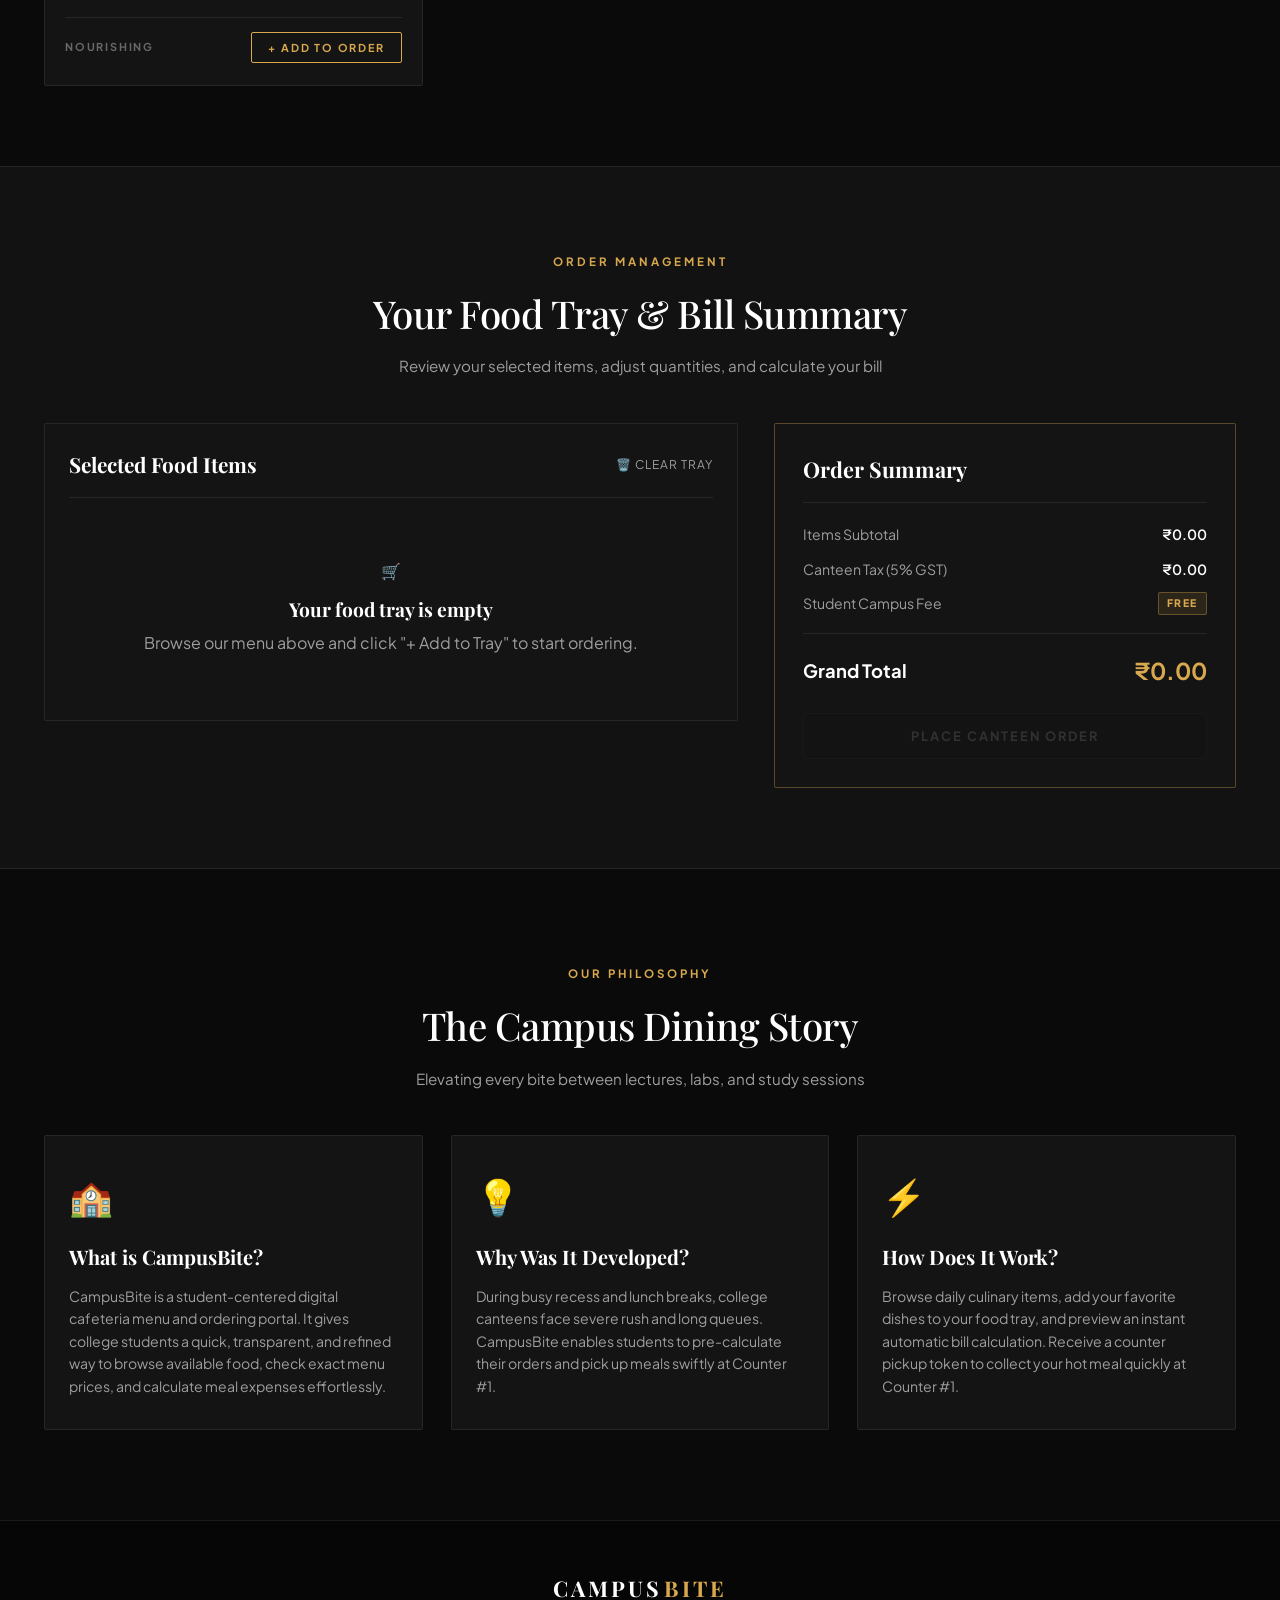
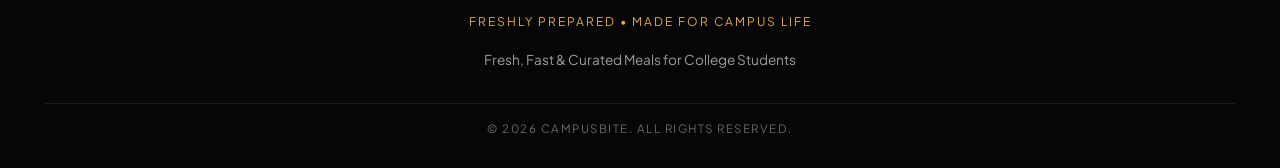
==== commit aeb14570: "Transform theme into dark luxury bistro with editorial serif fonts and real food photography" ====
--- a/index.html
+++ b/index.html
@@ -3,43 +3,39 @@
 <head>
   <meta charset="UTF-8">
   <meta name="viewport" content="width=device-width, initial-scale=1.0">
-  <title>CAMPUS CAFÉ – Cafeteria Menu and Order System</title>
+  <title>CAMPUSBITE – The Campus Dining Experience</title>
   
   <!-- Relative CSS link for static hosting and Netlify deployment -->
   <link rel="stylesheet" href="css/style.css">
 
-  <!-- Clean web font for student-friendly typography -->
+  <!-- Editorial Serif and Modern Sans typography matching design -->
   <link rel="preconnect" href="https://fonts.googleapis.com">
   <link rel="preconnect" href="https://fonts.gstatic.com" crossorigin>
-  <link href="https://fonts.googleapis.com/css2?family=Poppins:wght@400;500;600;700&display=swap" rel="stylesheet">
+  <link href="https://fonts.googleapis.com/css2?family=Playfair+Display:ital,wght@0,400;0,500;0,600;0,700;1,400;1,600&family=Plus+Jakarta+Sans:wght@300;400;500;600;700&display=swap" rel="stylesheet">
 </head>
 <body>
 
   <!-- =========================================================================
-       NAVIGATION BAR
-       Includes logo, quick links, search shortcut, and live cart counter badge.
+       NAVIGATION BAR (Dark Luxury Bistro Theme)
        ========================================================================= -->
   <header class="navbar">
     <div class="nav-container">
       
-      <!-- Brand Logo & Name -->
+      <!-- Brand Logo & Name (matching Screenshot 1) -->
       <a href="#home" class="nav-brand">
-        <span class="brand-icon">☕</span>
-        <div class="brand-text">
-          <span class="brand-title">CAMPUS CAFÉ</span>
-          <span class="brand-subtitle">Cafeteria Menu & Order System</span>
-        </div>
+        <span class="brand-title">CAMPUS<span class="brand-accent">BITE</span></span>
       </a>
 
-      <!-- Navigation Links -->
+      <!-- Navigation Links (matching Screenshot 1) -->
       <nav class="nav-links">
-        <a href="#home" class="nav-link active">Home</a>
-        <a href="#menu" class="nav-link">Menu</a>
-        <a href="#cart" class="nav-link">Cart</a>
-        <a href="#about" class="nav-link">About</a>
+        <a href="#home" class="nav-link active">HOME</a>
+        <a href="#about" class="nav-link">OUR STORY</a>
+        <a href="#menu" class="nav-link">MENU</a>
+        <a href="#cart" class="nav-link">SELECTION</a>
+        <a href="#about" class="nav-link">CONTACT</a>
       </nav>
 
-      <!-- Cart Button in Header with dynamic item counter -->
+      <!-- Cart Button & Controls in Header -->
       <div class="nav-actions">
         <!-- Student Profile Button -->
         <button class="nav-student-btn" id="openStudentBtn" title="Student Profile & ID">
@@ -53,11 +49,13 @@
         </button>
 
         <!-- Cart Button in Header with dynamic item counter -->
-        <a href="#cart" class="nav-cart-btn" id="headerCartBtn">
+        <a href="#cart" class="nav-cart-btn" id="headerCartBtn" title="View Food Tray">
           <span class="cart-icon">🛒</span>
-          <span class="cart-label">Food Tray</span>
           <span class="cart-badge" id="cartCountBadge">0</span>
         </a>
+
+        <!-- Order Now Button (Solid gold matching Screenshot 1) -->
+        <a href="#menu" class="btn-order-now">ORDER NOW</a>
       </div>
 
     </div>
@@ -65,63 +63,65 @@
 
 
   <!-- =========================================================================
-       SECTION A: HOME / HERO SECTION
-       Friendly welcome, introduction, CTA buttons, and cafe visual.
+       HERO SECTION (Exact Replica of Screenshot 1)
        ========================================================================= -->
   <section class="hero-section" id="home">
     <div class="hero-container">
       
       <div class="hero-text">
-        <span class="student-badge">🎓 College Cafeteria Portal</span>
-        <h1 class="hero-title">Fresh, Fast & Affordable Meals for Students</h1>
+        <span class="hero-kicker">THE CAMPUS DINING EXPERIENCE</span>
+        <h1 class="hero-title">A little more<br><span class="hero-title-accent">than a meal.</span></h1>
         <p class="hero-description">
-          Welcome to <strong>Campus Café</strong>! Skip the rush between lectures, explore today's fresh snacks, 
-          budget-friendly meals, and cooling beverages, and calculate your total before ordering at Counter #1.
+          Thoughtfully prepared favourites, familiar comforts and something worth looking forward to — right here on campus.
         </p>
         <div class="hero-buttons">
-          <a href="#menu" class="btn btn-primary">🍽️ Explore Menu</a>
-          <a href="#cart" class="btn btn-secondary">🛒 View Food Tray</a>
+          <a href="#menu" class="btn-hero-primary">EXPLORE THE MENU ↗</a>
+          <a href="#menu" class="btn-hero-secondary">Discover our selection</a>
         </div>
         
-        <!-- Quick Highlight Badges -->
-        <div class="hero-highlights">
-          <div class="highlight-item">
-            <span class="highlight-icon">⚡</span>
-            <span>Fast Counter Pickup</span>
-          </div>
-          <div class="highlight-item">
-            <span class="highlight-icon">💰</span>
-            <span>Student Budget Prices</span>
-          </div>
-          <div class="highlight-item">
-            <span class="highlight-icon">🌿</span>
-            <span>Freshly Prepared</span>
-          </div>
+        <div class="hero-subkicker">
+          <span class="subkicker-line"></span> FRESHLY PREPARED • MADE FOR CAMPUS LIFE
         </div>
       </div>
 
       <div class="hero-visual">
-        <img 
-          src="images/hero-cafe.svg" 
-          alt="Campus Cafe Order Counter Illustration" 
-          class="hero-image"
-        />
-      </div>
-
+        <div class="hero-image-frame">
+          <img 
+            src="images/hero-cafe.jpg" 
+            alt="Campus Dining Platter Experience" 
+            class="hero-image"
+          />
+          <div class="hero-image-caption">
+            <span>01 / THE DAILY EDIT</span>
+            <span>GOOD FOOD, GOOD DAYS.</span>
+          </div>
+        </div>
+      </div>
+
+    </div>
+
+    <!-- Ticker Bar at bottom of Hero (matching Screenshot 1) -->
+    <div class="brand-ticker-bar">
+      <div class="ticker-content">
+        <div class="ticker-item">GOOD FOOD SHOULD NEVER FEEL ORDINARY.</div>
+        <div class="ticker-divider"></div>
+        <div class="ticker-item">YOUR CAMPUS. YOUR TABLE.</div>
+      </div>
     </div>
   </section>
 
 
   <!-- =========================================================================
-       SECTION B: MENU SECTION
-       Category filters (Snacks, Meals, Drinks), live search, and dynamic food cards.
+       MENU SECTION (Exact Replica of Screenshot 2)
+       Category filters, live search, and food cards with real photography.
        ========================================================================= -->
   <section class="menu-section" id="menu">
     <div class="section-container">
       
       <div class="section-title-wrap">
+        <span class="section-kicker">OUR CURATED SELECTION</span>
         <h2 class="section-title">Cafeteria Menu</h2>
-        <p class="section-subtitle">Select a category or search your favorite dishes</p>
+        <p class="section-subtitle">Crafted with fresh ingredients, balanced flavors, and student favorites</p>
       </div>
 
       <!-- Controls: Category Filter Tabs & Live Search -->
@@ -130,16 +130,16 @@
         <!-- Category Filter Buttons -->
         <div class="category-tabs" id="categoryTabs">
           <button class="category-btn active" data-category="all">
-            <span class="tab-icon">🍽️</span> All Items
+            All Items
           </button>
           <button class="category-btn" data-category="snacks">
-            <span class="tab-icon">🥪</span> Snacks
+            Snacks
           </button>
           <button class="category-btn" data-category="meals">
-            <span class="tab-icon">🍛</span> Meals
+            Meals
           </button>
           <button class="category-btn" data-category="drinks">
-            <span class="tab-icon">🥤</span> Drinks
+            Drinks
           </button>
         </div>
 
@@ -159,7 +159,7 @@
       <!-- Live Items Status Header -->
       <div class="menu-status-bar">
         <h3 id="currentCategoryTitle">All Items</h3>
-        <span class="items-count-badge" id="itemsCountText">Showing 21 items</span>
+        <span class="items-count-badge" id="itemsCountText">Showing 22 items</span>
       </div>
 
       <!-- Dynamic Food Cards Grid (Populated by JavaScript) -->
@@ -171,7 +171,7 @@
       <div class="no-items-message" id="noItemsMessage" hidden style="display: none !important;">
         <div class="no-items-icon">🍽️</div>
         <h3>No matching food items found</h3>
-        <p>Try searching for another dish like "burger", "dosa", or "coffee".</p>
+        <p>Try searching for another dish like "burger", "pizza", "noodles", or "coffee".</p>
         <button class="btn btn-secondary" id="resetFiltersBtn">Reset Filters</button>
       </div>
 
@@ -180,14 +180,14 @@
 
 
   <!-- =========================================================================
-       SECTIONS C & D: SHOPPING CART & ORDER SUMMARY
-       Displays selected items, quantity controls, subtotal, and total amount.
+       SHOPPING CART & ORDER SUMMARY
        ========================================================================= -->
   <section class="cart-section" id="cart">
     <div class="section-container">
       
       <div class="section-title-wrap">
-        <h2 class="section-title">Your Food Tray & Order Summary</h2>
+        <span class="section-kicker">ORDER MANAGEMENT</span>
+        <h2 class="section-title">Your Food Tray & Bill Summary</h2>
         <p class="section-subtitle">Review your selected items, adjust quantities, and calculate your bill</p>
       </div>
 
@@ -250,112 +250,26 @@
 
 
   <!-- =========================================================================
-       SECTION E: ORDER CONFIRMATION MODAL / POPUP
-       Displays order reference number, items, total, and clears cart upon confirmation.
-       ========================================================================= -->
-  <div class="modal-backdrop" id="orderModal">
-    <div class="modal-box">
-      
-      <div class="modal-header-icon">🎉</div>
-      <h2 class="modal-title">Order Placed Successfully!</h2>
-      <p class="modal-subtitle">Your order has been registered at Campus Café.</p>
-
-      <div class="order-receipt-card">
-        
-        <div class="receipt-row highlight-box">
-          <div>
-            <span class="receipt-label">Order Reference No.</span>
-            <div class="receipt-order-id" id="receiptOrderId">CC-58219</div>
-          </div>
-          <div>
-            <span class="receipt-label">Pickup Token</span>
-            <div class="receipt-token" id="receiptTokenNumber">#T-104</div>
-          </div>
-        </div>
-
-        <div class="receipt-details">
-          <div class="receipt-row">
-            <span>Student:</span>
-            <strong id="receiptStudentInfo">Shrikannan (SK-8999)</strong>
-          </div>
-          <div class="receipt-row">
-            <span>Payment Method:</span>
-            <strong id="receiptPaymentMethod">UPI Payment</strong>
-          </div>
-          <div class="receipt-row">
-            <span>Total Food Items:</span>
-            <strong id="receiptItemCount">0 items</strong>
-          </div>
-          <div class="receipt-row">
-            <span>Amount Paid:</span>
-            <strong class="receipt-total" id="receiptTotalAmount">₹0.00</strong>
-          </div>
-          <div class="receipt-row">
-            <span>Pickup Location:</span>
-            <strong>Counter #1 (Main Cafeteria)</strong>
-          </div>
-          <div class="receipt-row">
-            <span>Estimated Preparation:</span>
-            <strong>10 – 15 Minutes</strong>
-          </div>
-        </div>
-
-      </div>
-
-      <button class="btn btn-primary modal-close-btn" id="closeModalBtn">
-        Start New Order
-      </button>
-
-    </div>
-  </div>
-
-
-  <!-- =========================================================================
-       PAST ORDERS HISTORY MODAL
-       Displays your previous orders stored in browser LocalStorage.
-       ========================================================================= -->
-  <div class="modal-backdrop" id="pastOrdersModal">
-    <div class="modal-box modal-wide">
-      <div class="past-orders-header">
-        <div>
-          <h2 class="modal-title">📜 Past Orders History</h2>
-          <p class="modal-subtitle">Stored locally in your browser's LocalStorage</p>
-        </div>
-        <button class="btn-clear" id="clearOrderHistoryBtn" title="Clear all past orders">Clear History</button>
-      </div>
-
-      <div class="past-orders-list" id="pastOrdersList">
-        <!-- Populated dynamically by script.js -->
-      </div>
-
-      <button class="btn btn-primary modal-close-btn" id="closePastOrdersBtn">
-        Close
-      </button>
-    </div>
-  </div>
-
-
-  <!-- =========================================================================
-       SECTION F: ABOUT SECTION
-       Explaining the Campus Café project, purpose, and student benefits.
+       SECTION: OUR STORY / ABOUT
        ========================================================================= -->
   <section class="about-section" id="about">
     <div class="section-container">
       
       <div class="section-title-wrap">
-        <h2 class="section-title">About Campus Café</h2>
-        <p class="section-subtitle">Your Friendly Campus Food Hub</p>
+        <span class="section-kicker">OUR PHILOSOPHY</span>
+        <h2 class="section-title">The Campus Dining Story</h2>
+        <p class="section-subtitle">Elevating every bite between lectures, labs, and study sessions</p>
       </div>
 
       <div class="about-grid">
         
         <div class="about-card">
           <div class="about-card-icon">🏫</div>
-          <h3>What is Campus Café?</h3>
+          <h3>What is CampusBite?</h3>
           <p>
-            Campus Café is a student-centered digital cafeteria menu and ordering prototype. 
-            It is designed to give college students a quick, transparent, and enjoyable way to 
-            browse available food, check exact menu prices, and calculate their food expenses.
+            CampusBite is a student-centered digital cafeteria menu and ordering portal. 
+            It gives college students a quick, transparent, and refined way to 
+            browse available food, check exact menu prices, and calculate meal expenses effortlessly.
           </p>
         </div>
 
@@ -364,8 +278,7 @@
           <h3>Why Was It Developed?</h3>
           <p>
             During busy recess and lunch breaks, college canteens face severe rush and long queues. 
-            Campus Café enables students to easily help students 
-            pre-calculate their order and streamline cafeteria counters.
+            CampusBite enables students to pre-calculate their orders and pick up meals swiftly at Counter #1.
           </p>
         </div>
 
@@ -373,7 +286,7 @@
           <div class="about-card-icon">⚡</div>
           <h3>How Does It Work?</h3>
           <p>
-            Browse daily menu items, add your favorite dishes to your food tray, and preview an instant automatic 
+            Browse daily culinary items, add your favorite dishes to your food tray, and preview an instant automatic 
             bill calculation. Receive a counter pickup token to collect your hot meal quickly at Counter #1.
           </p>
         </div>
@@ -385,31 +298,28 @@
 
 
   <!-- =========================================================================
-       SECTION G: FOOTER
-       Branding, project description, and student copyright.
+       FOOTER
        ========================================================================= -->
   <footer class="footer">
     <div class="footer-container">
       <div class="footer-brand">
-        <span class="footer-icon">☕</span>
-        <h4>CAMPUS CAFÉ</h4>
-        <p>College Cafeteria Menu & Order System</p>
+        <h4>CAMPUS<span class="brand-accent">BITE</span></h4>
+        <p>Freshly Prepared • Made for Campus Life</p>
       </div>
 
       <div class="footer-info">
-        <p>Fresh, Fast & Affordable Meals for College Students</p>
+        <p>Fresh, Fast & Curated Meals for College Students</p>
       </div>
 
       <div class="footer-bottom">
-        <p>© 2026 Campus Café. All rights reserved.</p>
+        <p>© 2026 CampusBite. All rights reserved.</p>
       </div>
     </div>
   </footer>
 
 
   <!-- =========================================================================
-       PAYMENT PORTAL MODAL
-       Allows students to choose UPI QR scanner, Campus Smart Card, or Cash.
+       PAYMENT PORTAL MODAL (Dark Luxury Theme)
        ========================================================================= -->
   <div class="modal-backdrop" id="paymentModal">
     <div class="modal-box modal-wide">
@@ -447,7 +357,6 @@
               alt="Campus Cafe UPI Payment Scanner" 
               class="upi-qr-image"
               id="upiQrScannerImg"
-              
             />
           </div>
           <p class="qr-instruction">Scan with Google Pay, PhonePe, Paytm, or BHIM</p>
@@ -495,8 +404,91 @@
 
 
   <!-- =========================================================================
+       ORDER CONFIRMATION MODAL / POPUP
+       ========================================================================= -->
+  <div class="modal-backdrop" id="orderModal">
+    <div class="modal-box">
+      
+      <div class="modal-header-icon">🎉</div>
+      <h2 class="modal-title">Order Placed Successfully!</h2>
+      <p class="modal-subtitle">Your order has been registered at CampusBite.</p>
+
+      <div class="order-receipt-card">
+        
+        <div class="receipt-row highlight-box">
+          <div>
+            <span class="receipt-label">Order Reference No.</span>
+            <div class="receipt-order-id" id="receiptOrderId">CC-58219</div>
+          </div>
+          <div>
+            <span class="receipt-label">Pickup Token</span>
+            <div class="receipt-token" id="receiptTokenNumber">#T-104</div>
+          </div>
+        </div>
+
+        <div class="receipt-details">
+          <div class="receipt-row">
+            <span>Student:</span>
+            <strong id="receiptStudentInfo">Shrikannan (SK-8999)</strong>
+          </div>
+          <div class="receipt-row">
+            <span>Payment Method:</span>
+            <strong id="receiptPaymentMethod">UPI Payment</strong>
+          </div>
+          <div class="receipt-row">
+            <span>Total Food Items:</span>
+            <strong id="receiptItemCount">0 items</strong>
+          </div>
+          <div class="receipt-row">
+            <span>Amount Paid:</span>
+            <strong class="receipt-total" id="receiptTotalAmount">₹0.00</strong>
+          </div>
+          <div class="receipt-row">
+            <span>Pickup Location:</span>
+            <strong>Counter #1 (Main Cafeteria)</strong>
+          </div>
+          <div class="receipt-row">
+            <span>Estimated Preparation:</span>
+            <strong>10 – 15 Minutes</strong>
+          </div>
+        </div>
+
+      </div>
+
+      <button class="btn btn-primary modal-close-btn" id="closeModalBtn">
+        Start New Order
+      </button>
+
+    </div>
+  </div>
+
+
+  <!-- =========================================================================
+       PAST ORDERS HISTORY MODAL
+       ========================================================================= -->
+  <div class="modal-backdrop" id="pastOrdersModal">
+    <div class="modal-box modal-wide">
+      <div class="past-orders-header">
+        <div>
+          <h2 class="modal-title">📜 Past Orders History</h2>
+          <p class="modal-subtitle">Stored locally in your browser's LocalStorage</p>
+        </div>
+        <button class="btn-clear" id="clearOrderHistoryBtn" title="Clear all past orders">Clear History</button>
+      </div>
+
+      <div class="past-orders-list" id="pastOrdersList">
+        <!-- Populated dynamically by script.js -->
+      </div>
+
+      <button class="btn btn-primary modal-close-btn" id="closePastOrdersBtn">
+        Close
+      </button>
+    </div>
+  </div>
+
+
+  <!-- =========================================================================
        STUDENT PROFILE & ACCOUNT MODAL
-       View and manage student profile details and canteen balance.
        ========================================================================= -->
   <div class="modal-backdrop" id="studentModal">
     <div class="modal-box">
--- a/css/style.css
+++ b/css/style.css
@@ -1,45 +1,53 @@
 /* ==========================================================================
-   CAMPUS CAFÉ – Cafeteria Menu and Order System
-   Pure CSS3 Stylesheet (style.css)
-   Theme: College Cafeteria / Warm Cream, Coffee Brown & Soft Orange
-   Zero Frameworks - 100% Native CSS (Flexbox, Grid & Media Queries)
+   CAMPUSBITE – The Campus Dining Experience
+   Theme: Dark Luxury Bistro / Editorial Serif & Warm Gold Accents
+   Zero Frameworks – 100% Native CSS (Flexbox, Grid & Media Queries)
    ========================================================================== */
 
 /* ---------- 1. CSS VARIABLES (Theme Palette) ---------- */
 :root {
-  /* Warm Cream & Beige Backgrounds */
-  --bg-cream: #FDFBF7;
-  --bg-cream-card: #FFFFFF;
-  --bg-cream-soft: #F8F3EA;
-  --bg-beige-section: #F3E9DD;
-  --bg-beige-light: #FAFAF7;
-
-  /* Rich Coffee Browns */
-  --coffee-dark: #3A2312;
-  --coffee-medium: #543722;
-  --coffee-light: #7A573F;
-  --coffee-border: #E5D7CA;
-  --coffee-subtle: #9E7D66;
-
-  /* Soft Cafeteria Oranges */
-  --orange-primary: #E65100;
-  --orange-hover: #BF360C;
-  --orange-soft: #FF7A00;
-  --orange-badge-bg: #FFF2E5;
-  --orange-light: #FFE0B2;
+  /* Deep Matte Obsidian & Charcoal Backgrounds */
+  --bg-body: #0A0A0A;
+  --bg-surface: #121212;
+  --bg-card: #141414;
+  --bg-card-hover: #191919;
+  --bg-elevated: #1E1E1E;
+  --bg-overlay: rgba(8, 8, 8, 0.88);
+
+  /* Warm Gold / Brass Accents */
+  --gold-primary: #D8A84E;
+  --gold-light: #E8BE6B;
+  --gold-dark: #B58428;
+  --gold-dim: rgba(216, 168, 78, 0.12);
+  --gold-glow: rgba(216, 168, 78, 0.25);
+  --gold-border: rgba(216, 168, 78, 0.35);
+
+  /* Clean Typography Colors */
+  --text-white: #FFFFFF;
+  --text-cream: #F5EFEB;
+  --text-muted: #9E9E9E;
+  --text-subtle: #686868;
+  --text-gold: #D8A84E;
+
+  /* Subtle Borders & Lines */
+  --border-subtle: rgba(255, 255, 255, 0.08);
+  --border-medium: rgba(255, 255, 255, 0.14);
 
   /* Functional Accents */
-  --danger-red: #D32F2F;
-  --danger-hover: #B71C1C;
-  --success-green: #2E7D32;
-  --success-bg: #E8F5E9;
-
-  /* Shadows & Rounded Corners */
-  --shadow-subtle: 0 4px 12px rgba(58, 35, 18, 0.06);
-  --shadow-medium: 0 8px 24px rgba(58, 35, 18, 0.10);
-  --radius-sm: 8px;
-  --radius-md: 14px;
-  --radius-lg: 20px;
+  --danger: #E57373;
+  --success: #81C784;
+
+  /* Typography Fonts */
+  --font-serif: 'Playfair Display', Georgia, serif;
+  --font-sans: 'Plus Jakarta Sans', -apple-system, BlinkMacSystemFont, 'Segoe UI', Roboto, sans-serif;
+
+  /* Transitions & Shadows */
+  --shadow-card: 0 12px 32px rgba(0, 0, 0, 0.5);
+  --shadow-glow: 0 8px 24px rgba(216, 168, 78, 0.18);
+  --radius-xs: 2px;
+  --radius-sm: 4px;
+  --radius-md: 8px;
+  --transition: all 0.25s cubic-bezier(0.16, 1, 0.3, 1);
 }
 
 /* ---------- 2. RESET & BASE ELEMENTS ---------- */
@@ -51,16 +59,18 @@
 
 html {
   scroll-behavior: smooth;
+  background-color: var(--bg-body);
 }
 
 body {
-  font-family: 'Poppins', -apple-system, BlinkMacSystemFont, 'Segoe UI', Roboto, sans-serif;
-  background-color: var(--bg-cream);
-  color: var(--coffee-dark);
+  font-family: var(--font-sans);
+  background-color: var(--bg-body);
+  color: var(--text-cream);
   line-height: 1.6;
   min-height: 100vh;
   display: flex;
   flex-direction: column;
+  -webkit-font-smoothing: antialiased;
 }
 
 img {
@@ -71,315 +81,445 @@
 a {
   text-decoration: none;
   color: inherit;
+  transition: var(--transition);
 }
 
 button {
-  font-family: inherit;
+  font-family: var(--font-sans);
+  border: none;
+  outline: none;
+  cursor: pointer;
+  transition: var(--transition);
 }
 
 /* Section Shared Wrapper */
 .section-container {
-  max-width: 1180px;
+  max-width: 1240px;
   margin: 0 auto;
-  padding: 0 20px;
+  padding: 0 24px;
 }
 
 .section-title-wrap {
   text-align: center;
-  margin-bottom: 35px;
+  margin-bottom: 44px;
+}
+
+.section-kicker {
+  display: inline-block;
+  font-size: 0.72rem;
+  font-weight: 700;
+  letter-spacing: 3px;
+  text-transform: uppercase;
+  color: var(--gold-primary);
+  margin-bottom: 12px;
 }
 
 .section-title {
-  font-size: 2rem;
-  font-weight: 700;
-  color: var(--coffee-dark);
-  margin-bottom: 8px;
+  font-family: var(--font-serif);
+  font-size: 2.4rem;
+  font-weight: 500;
+  color: var(--text-white);
+  margin-bottom: 10px;
   letter-spacing: -0.5px;
 }
 
 .section-subtitle {
-  color: var(--coffee-light);
-  font-size: 1rem;
-}
-
-/* Common Buttons */
-.btn {
-  display: inline-flex;
-  align-items: center;
-  justify-content: center;
-  padding: 10px 22px;
-  border-radius: 30px;
   font-size: 0.95rem;
-  font-weight: 600;
-  cursor: pointer;
-  transition: all 0.2s ease;
-  border: none;
-  gap: 8px;
-}
-
-.btn-primary {
-  background-color: var(--orange-primary);
-  color: #FFFFFF;
-}
-
-.btn-primary:hover {
-  background-color: var(--orange-hover);
-  transform: translateY(-2px);
-  box-shadow: 0 4px 12px rgba(230, 81, 0, 0.25);
-}
-
-.btn-secondary {
-  background-color: #FFFFFF;
-  color: var(--coffee-dark);
-  border: 1.5px solid var(--coffee-border);
-}
-
-.btn-secondary:hover {
-  background-color: var(--orange-badge-bg);
-  border-color: var(--orange-primary);
-  color: var(--orange-primary);
-}
-
-/* ---------- 3. NAVIGATION BAR ---------- */
+  color: var(--text-muted);
+  max-width: 540px;
+  margin: 0 auto;
+}
+
+/* ---------- 3. NAVIGATION BAR (Dark Luxury) ---------- */
 .navbar {
-  background-color: #FFFFFF;
-  border-bottom: 2px solid var(--coffee-border);
   position: sticky;
   top: 0;
-  z-index: 100;
-  box-shadow: 0 2px 10px rgba(58, 35, 18, 0.04);
+  z-index: 1000;
+  background-color: rgba(10, 10, 10, 0.94);
+  backdrop-filter: blur(12px);
+  border-bottom: 1px solid var(--border-subtle);
+  padding: 16px 0;
 }
 
 .nav-container {
-  max-width: 1180px;
+  max-width: 1240px;
   margin: 0 auto;
-  padding: 14px 20px;
+  padding: 0 24px;
   display: flex;
   align-items: center;
   justify-content: space-between;
   gap: 20px;
 }
 
+/* Brand Logo (Matching Screenshot 1) */
 .nav-brand {
   display: flex;
   align-items: center;
-  gap: 12px;
-}
-
-.brand-icon {
-  font-size: 2rem;
-  background-color: var(--orange-badge-bg);
-  border: 1px solid var(--orange-light);
-  padding: 6px 10px;
-  border-radius: var(--radius-md);
+  text-decoration: none;
 }
 
 .brand-title {
-  font-size: 1.3rem;
-  font-weight: 700;
-  color: var(--coffee-dark);
-  display: block;
-  line-height: 1.1;
-}
-
-.brand-subtitle {
+  font-family: var(--font-serif);
+  font-size: 1.45rem;
+  font-weight: 600;
+  letter-spacing: 3px;
+  color: var(--text-white);
+}
+
+.brand-accent {
+  color: var(--gold-primary);
+  margin-left: 2px;
+}
+
+/* Center Links */
+.nav-links {
+  display: flex;
+  align-items: center;
+  gap: 32px;
+}
+
+.nav-link {
   font-size: 0.75rem;
-  color: var(--coffee-light);
-  font-weight: 500;
-}
-
-.nav-links {
-  display: flex;
-  align-items: center;
-  gap: 24px;
-}
-
-.nav-link {
   font-weight: 600;
-  font-size: 0.95rem;
-  color: var(--coffee-medium);
-  transition: color 0.2s;
-  padding: 4px 0;
+  letter-spacing: 2.2px;
+  text-transform: uppercase;
+  color: var(--text-muted);
+  position: relative;
+  padding: 6px 0;
 }
 
 .nav-link:hover,
 .nav-link.active {
-  color: var(--orange-primary);
-}
-
-/* Nav Cart Button */
+  color: var(--gold-primary);
+}
+
+.nav-link.active::after {
+  content: "";
+  position: absolute;
+  bottom: 0;
+  left: 0;
+  width: 100%;
+  height: 2px;
+  background-color: var(--gold-primary);
+}
+
+/* Right Nav Actions */
+.nav-actions {
+  display: flex;
+  align-items: center;
+  gap: 14px;
+}
+
+.nav-student-btn,
+.nav-history-btn {
+  display: inline-flex;
+  align-items: center;
+  gap: 8px;
+  padding: 8px 14px;
+  background: var(--bg-surface);
+  border: 1px solid var(--border-subtle);
+  border-radius: var(--radius-xs);
+  color: var(--text-cream);
+  font-size: 0.78rem;
+  font-weight: 500;
+}
+
+.nav-student-btn:hover,
+.nav-history-btn:hover {
+  border-color: var(--gold-border);
+  color: var(--gold-primary);
+}
+
 .nav-cart-btn {
-  background-color: var(--orange-primary);
-  color: #FFFFFF;
-  padding: 8px 16px;
-  border-radius: 30px;
-  font-weight: 600;
-  font-size: 0.9rem;
-  display: flex;
-  align-items: center;
-  gap: 8px;
-  transition: all 0.2s ease;
+  position: relative;
+  display: inline-flex;
+  align-items: center;
+  justify-content: center;
+  width: 38px;
+  height: 38px;
+  background: var(--bg-surface);
+  border: 1px solid var(--border-subtle);
+  border-radius: var(--radius-xs);
+  color: var(--text-white);
+  font-size: 1rem;
 }
 
 .nav-cart-btn:hover {
-  background-color: var(--orange-hover);
+  border-color: var(--gold-border);
+  color: var(--gold-primary);
+}
+
+.cart-badge {
+  position: absolute;
+  top: -6px;
+  right: -6px;
+  background: var(--gold-primary);
+  color: #0A0A0A;
+  font-size: 0.65rem;
+  font-weight: 800;
+  min-width: 18px;
+  height: 18px;
+  border-radius: 9px;
+  display: flex;
+  align-items: center;
+  justify-content: center;
+  padding: 0 4px;
+}
+
+/* Solid Gold ORDER NOW Button (Matching Screenshot 1) */
+.btn-order-now {
+  display: inline-block;
+  background: var(--gold-primary);
+  color: #0A0A0A;
+  font-size: 0.75rem;
+  font-weight: 700;
+  letter-spacing: 2px;
+  text-transform: uppercase;
+  padding: 10px 22px;
+  border-radius: var(--radius-xs);
+  border: 1px solid var(--gold-primary);
+  transition: var(--transition);
+}
+
+.btn-order-now:hover {
+  background: var(--gold-light);
+  border-color: var(--gold-light);
   transform: translateY(-1px);
-}
-
-.cart-badge {
-  background-color: #FFFFFF;
-  color: var(--orange-primary);
-  font-size: 0.78rem;
-  font-weight: 700;
-  padding: 2px 8px;
-  border-radius: 20px;
-}
-
-/* ---------- 4. HERO SECTION (HOME) ---------- */
+  box-shadow: var(--shadow-glow);
+}
+
+/* ---------- 4. HERO SECTION (Exact Match to Screenshot 1) ---------- */
 .hero-section {
-  background: linear-gradient(180deg, #FFFFFF 0%, var(--bg-cream-soft) 100%);
-  border-bottom: 1px solid var(--coffee-border);
-  padding: 50px 20px 60px;
+  padding: 70px 0 0 0;
+  background-color: var(--bg-body);
+  position: relative;
 }
 
 .hero-container {
-  max-width: 1180px;
+  max-width: 1240px;
   margin: 0 auto;
+  padding: 0 24px;
   display: grid;
-  grid-template-columns: 1.1fr 0.9fr;
-  align-items: center;
-  gap: 40px;
-}
-
-.student-badge {
-  display: inline-block;
-  background-color: var(--orange-badge-bg);
-  color: var(--orange-primary);
-  border: 1px solid var(--orange-light);
-  font-size: 0.82rem;
-  font-weight: 700;
-  padding: 5px 14px;
-  border-radius: 20px;
-  margin-bottom: 14px;
-  text-transform: uppercase;
-  letter-spacing: 0.4px;
+  grid-template-columns: 1.15fr 1fr;
+  gap: 56px;
+  align-items: center;
+  min-height: 72vh;
+}
+
+.hero-text {
+  display: flex;
+  flex-direction: column;
+  justify-content: center;
+}
+
+.hero-kicker {
+  font-size: 0.72rem;
+  font-weight: 700;
+  letter-spacing: 3.5px;
+  text-transform: uppercase;
+  color: var(--gold-primary);
+  margin-bottom: 22px;
 }
 
 .hero-title {
-  font-size: 2.5rem;
-  font-weight: 700;
-  color: var(--coffee-dark);
-  line-height: 1.25;
-  margin-bottom: 16px;
+  font-family: var(--font-serif);
+  font-size: clamp(3rem, 5.2vw, 4.6rem);
+  font-weight: 400;
+  line-height: 1.12;
+  color: var(--text-white);
+  margin-bottom: 24px;
+  letter-spacing: -0.5px;
+}
+
+.hero-title-accent {
+  color: var(--gold-primary);
 }
 
 .hero-description {
   font-size: 1.05rem;
-  color: var(--coffee-light);
-  line-height: 1.7;
-  margin-bottom: 24px;
+  color: var(--text-muted);
+  line-height: 1.65;
+  max-width: 490px;
+  margin-bottom: 36px;
 }
 
 .hero-buttons {
   display: flex;
-  flex-wrap: wrap;
-  gap: 14px;
-  margin-bottom: 30px;
-}
-
-.hero-highlights {
-  display: flex;
-  flex-wrap: wrap;
-  gap: 18px;
-  padding-top: 18px;
-  border-top: 1px dashed var(--coffee-border);
-}
-
-.highlight-item {
-  display: flex;
-  align-items: center;
-  gap: 8px;
+  align-items: center;
+  gap: 24px;
+  margin-bottom: 44px;
+}
+
+.btn-hero-primary {
+  display: inline-flex;
+  align-items: center;
+  justify-content: center;
+  background: var(--gold-primary);
+  color: #0A0A0A;
+  font-size: 0.78rem;
+  font-weight: 700;
+  letter-spacing: 2px;
+  text-transform: uppercase;
+  padding: 14px 28px;
+  border-radius: var(--radius-xs);
+  transition: var(--transition);
+}
+
+.btn-hero-primary:hover {
+  background: var(--gold-light);
+  transform: translateY(-2px);
+  box-shadow: var(--shadow-glow);
+}
+
+.btn-hero-secondary {
   font-size: 0.88rem;
+  color: var(--text-cream);
+  text-decoration: underline;
+  text-underline-offset: 6px;
+  letter-spacing: 0.5px;
+  transition: var(--transition);
+}
+
+.btn-hero-secondary:hover {
+  color: var(--gold-primary);
+}
+
+.hero-subkicker {
+  display: flex;
+  align-items: center;
+  gap: 10px;
+  font-size: 0.68rem;
   font-weight: 600;
-  color: var(--coffee-medium);
-}
-
-.highlight-icon {
-  font-size: 1.1rem;
-}
-
+  letter-spacing: 2.5px;
+  text-transform: uppercase;
+  color: var(--text-subtle);
+}
+
+.subkicker-line {
+  display: inline-block;
+  width: 28px;
+  height: 1.5px;
+  background-color: var(--gold-primary);
+}
+
+/* Hero Visual Card (Platter photo from Screenshot 1) */
 .hero-visual {
   display: flex;
   justify-content: center;
+}
+
+.hero-image-frame {
+  position: relative;
+  width: 100%;
+  border-radius: var(--radius-xs);
+  overflow: hidden;
+  box-shadow: var(--shadow-card);
+  border: 1px solid var(--border-subtle);
+  background-color: var(--bg-surface);
 }
 
 .hero-image {
   width: 100%;
-  max-width: 480px;
-  height: auto;
-  border-radius: var(--radius-lg);
-  box-shadow: var(--shadow-medium);
-  border: 2px solid var(--coffee-border);
-}
-
-/* ---------- 5. MENU SECTION & FILTERS ---------- */
+  height: 420px;
+  object-fit: cover;
+  transition: transform 0.6s ease;
+}
+
+.hero-image-frame:hover .hero-image {
+  transform: scale(1.02);
+}
+
+.hero-image-caption {
+  display: flex;
+  justify-content: space-between;
+  align-items: center;
+  padding: 12px 18px;
+  background: #080808;
+  border-top: 1px solid var(--border-subtle);
+  font-size: 0.65rem;
+  letter-spacing: 2px;
+  text-transform: uppercase;
+  color: var(--text-subtle);
+}
+
+/* Bottom Ticker Bar (Matching Screenshot 1) */
+.brand-ticker-bar {
+  margin-top: 50px;
+  border-top: 1px solid var(--border-subtle);
+  border-bottom: 1px solid var(--border-subtle);
+  padding: 16px 24px;
+}
+
+.ticker-content {
+  max-width: 1240px;
+  margin: 0 auto;
+  display: flex;
+  align-items: center;
+  justify-content: center;
+  gap: 28px;
+  font-size: 0.7rem;
+  font-weight: 600;
+  letter-spacing: 3px;
+  text-transform: uppercase;
+  color: var(--text-subtle);
+}
+
+.ticker-divider {
+  width: 1px;
+  height: 16px;
+  background-color: var(--border-medium);
+}
+
+/* ---------- 5. MENU SECTION & CONTROLS (Screenshot 2 Match) ---------- */
 .menu-section {
-  padding: 60px 0;
-  background-color: var(--bg-cream);
+  padding: 80px 0;
+  background-color: var(--bg-body);
 }
 
 .menu-controls {
   display: flex;
-  flex-wrap: wrap;
   align-items: center;
   justify-content: space-between;
   gap: 20px;
-  background-color: var(--bg-beige-section);
-  padding: 16px 20px;
-  border-radius: var(--radius-md);
-  border: 1px solid var(--coffee-border);
-  margin-bottom: 24px;
-}
-
+  margin-bottom: 30px;
+  flex-wrap: wrap;
+}
+
+/* Category Filter Tabs */
 .category-tabs {
   display: flex;
+  gap: 10px;
   flex-wrap: wrap;
-  gap: 10px;
 }
 
 .category-btn {
-  background-color: #FFFFFF;
-  color: var(--coffee-medium);
-  border: 1.5px solid var(--coffee-border);
-  padding: 8px 18px;
-  border-radius: 30px;
-  font-size: 0.9rem;
+  background: var(--bg-surface);
+  color: var(--text-muted);
+  border: 1px solid var(--border-subtle);
+  padding: 9px 20px;
+  font-size: 0.78rem;
   font-weight: 600;
-  cursor: pointer;
-  display: flex;
-  align-items: center;
-  gap: 6px;
-  transition: all 0.2s ease;
+  letter-spacing: 1.5px;
+  text-transform: uppercase;
+  border-radius: var(--radius-xs);
+  transition: var(--transition);
 }
 
 .category-btn:hover {
-  border-color: var(--orange-primary);
-  color: var(--orange-primary);
-  background-color: var(--orange-badge-bg);
+  border-color: var(--gold-border);
+  color: var(--gold-primary);
 }
 
 .category-btn.active {
-  background-color: var(--orange-primary);
-  color: #FFFFFF;
-  border-color: var(--orange-primary);
-  box-shadow: 0 4px 10px rgba(230, 81, 0, 0.25);
-}
-
-/* Search Box */
+  background: var(--gold-dim);
+  border-color: var(--gold-primary);
+  color: var(--gold-primary);
+}
+
+/* Live Search Bar */
 .search-wrapper {
   position: relative;
   min-width: 280px;
-  flex: 0 1 340px;
 }
 
 .search-icon {
@@ -387,1183 +527,1126 @@
   left: 14px;
   top: 50%;
   transform: translateY(-50%);
-  font-size: 0.95rem;
-  opacity: 0.6;
-  pointer-events: none;
+  font-size: 0.85rem;
+  color: var(--text-subtle);
 }
 
 .search-wrapper input {
   width: 100%;
-  padding: 10px 14px 10px 40px;
-  border-radius: 30px;
-  border: 1.5px solid var(--coffee-border);
-  background-color: #FFFFFF;
-  color: var(--coffee-dark);
-  font-size: 0.9rem;
+  padding: 10px 14px 10px 38px;
+  background: var(--bg-surface);
+  border: 1px solid var(--border-subtle);
+  border-radius: var(--radius-xs);
+  color: var(--text-white);
+  font-size: 0.82rem;
   outline: none;
-  transition: border-color 0.2s, box-shadow 0.2s;
+  transition: var(--transition);
 }
 
 .search-wrapper input:focus {
-  border-color: var(--orange-primary);
-  box-shadow: 0 0 0 3px rgba(230, 81, 0, 0.15);
-}
-
-/* Menu Status Bar */
+  border-color: var(--gold-primary);
+  box-shadow: 0 0 0 1px var(--gold-glow);
+}
+
+.search-wrapper input::placeholder {
+  color: var(--text-subtle);
+}
+
+/* Status Header */
 .menu-status-bar {
   display: flex;
-  align-items: center;
   justify-content: space-between;
-  margin-bottom: 22px;
-  padding-bottom: 8px;
-  border-bottom: 1px dashed var(--coffee-border);
+  align-items: center;
+  margin-bottom: 28px;
+  padding-bottom: 12px;
+  border-bottom: 1px solid var(--border-subtle);
 }
 
 .menu-status-bar h3 {
+  font-family: var(--font-serif);
   font-size: 1.25rem;
-  color: var(--coffee-dark);
+  font-weight: 500;
+  color: var(--text-white);
 }
 
 .items-count-badge {
-  font-size: 0.85rem;
-  color: var(--coffee-light);
+  font-size: 0.75rem;
+  letter-spacing: 1.5px;
+  text-transform: uppercase;
+  color: var(--gold-primary);
   font-weight: 600;
 }
 
-/* Food Cards Grid */
+/* ---------- 6. DYNAMIC FOOD CARDS GRID (Screenshot 2 Match) ---------- */
 .menu-grid {
   display: grid;
-  grid-template-columns: repeat(auto-fill, minmax(260px, 1fr));
-  gap: 24px;
+  grid-template-columns: repeat(3, 1fr);
+  gap: 28px;
 }
 
 .food-card {
-  background-color: var(--bg-cream-card);
-  border: 1.5px solid var(--coffee-border);
-  border-radius: var(--radius-md);
+  background: var(--bg-card);
+  border: 1px solid var(--border-subtle);
+  border-radius: var(--radius-xs);
   overflow: hidden;
-  box-shadow: var(--shadow-subtle);
   display: flex;
   flex-direction: column;
-  transition: transform 0.2s ease, box-shadow 0.2s ease, border-color 0.2s ease;
+  transition: var(--transition);
 }
 
 .food-card:hover {
   transform: translateY(-4px);
-  box-shadow: var(--shadow-medium);
-  border-color: var(--orange-soft);
+  border-color: var(--gold-border);
+  box-shadow: var(--shadow-card);
 }
 
 .food-card-img-wrap {
   position: relative;
   width: 100%;
-  height: 180px;
-  background-color: var(--bg-cream-soft);
+  aspect-ratio: 16 / 10;
   overflow: hidden;
+  background-color: #1a1a1a;
 }
 
 .food-card-img {
   width: 100%;
   height: 100%;
   object-fit: cover;
-  transition: transform 0.3s ease;
+  transition: transform 0.5s ease;
 }
 
 .food-card:hover .food-card-img {
   transform: scale(1.05);
 }
 
-.food-category-tag {
+/* Top-Left Badge (VEGETARIAN from Screenshot 2) */
+.food-badge {
   position: absolute;
-  top: 12px;
-  left: 12px;
-  background-color: rgba(58, 35, 18, 0.85);
-  color: #FFFFFF;
-  font-size: 0.72rem;
-  font-weight: 700;
+  top: 14px;
+  left: 14px;
+  background: rgba(10, 10, 10, 0.85);
+  backdrop-filter: blur(4px);
+  border: 1px solid rgba(216, 168, 78, 0.65);
+  color: var(--gold-primary);
+  font-size: 0.62rem;
+  font-weight: 700;
+  letter-spacing: 1.8px;
+  text-transform: uppercase;
   padding: 4px 10px;
-  border-radius: 12px;
-  text-transform: uppercase;
-  letter-spacing: 0.5px;
-}
-
+  border-radius: var(--radius-xs);
+}
+
+/* Card Body */
 .food-card-body {
-  padding: 18px;
+  padding: 20px 20px 22px 20px;
   display: flex;
   flex-direction: column;
-  flex: 1;
+  flex-grow: 1;
+}
+
+.food-card-header {
+  display: flex;
+  align-items: baseline;
+  justify-content: space-between;
+  gap: 12px;
+  margin-bottom: 8px;
 }
 
 .food-card-title {
-  font-size: 1.1rem;
-  font-weight: 700;
-  color: var(--coffee-dark);
-  margin-bottom: 6px;
+  font-family: var(--font-serif);
+  font-size: 1.35rem;
+  font-weight: 500;
+  color: var(--text-white);
+  line-height: 1.25;
+}
+
+.food-price {
+  font-size: 1.2rem;
+  font-weight: 700;
+  color: var(--gold-primary);
+  white-space: nowrap;
 }
 
 .food-card-desc {
-  font-size: 0.84rem;
-  color: var(--coffee-light);
+  font-size: 0.85rem;
+  color: var(--text-muted);
   line-height: 1.5;
-  margin-bottom: 16px;
-  flex: 1;
-}
-
+  margin-bottom: 20px;
+  flex-grow: 1;
+  display: -webkit-box;
+  -webkit-line-clamp: 2;
+  -webkit-box-orient: vertical;
+  overflow: hidden;
+}
+
+/* Card Footer (Tag + "+ ADD TO ORDER" Button) */
 .food-card-footer {
   display: flex;
   align-items: center;
   justify-content: space-between;
+  gap: 12px;
   margin-top: auto;
-  padding-top: 12px;
-  border-top: 1px solid #F5EEE6;
-}
-
-.food-price {
-  font-size: 1.25rem;
-  font-weight: 700;
-  color: var(--orange-primary);
-}
-
+  padding-top: 14px;
+  border-top: 1px solid var(--border-subtle);
+}
+
+.food-tag {
+  font-size: 0.68rem;
+  font-weight: 700;
+  letter-spacing: 1.8px;
+  text-transform: uppercase;
+  color: var(--text-subtle);
+}
+
+/* "+ ADD TO ORDER" Button from Screenshot 2 */
 .btn-add-cart {
-  background-color: var(--orange-primary);
-  color: #FFFFFF;
-  border: none;
+  background: transparent;
+  color: var(--gold-primary);
+  border: 1px solid var(--gold-primary);
+  font-size: 0.68rem;
+  font-weight: 700;
+  letter-spacing: 1.8px;
+  text-transform: uppercase;
   padding: 8px 16px;
-  border-radius: 20px;
-  font-size: 0.88rem;
-  font-weight: 600;
-  cursor: pointer;
-  transition: all 0.2s ease;
+  border-radius: var(--radius-xs);
+  transition: var(--transition);
 }
 
 .btn-add-cart:hover {
-  background-color: var(--orange-hover);
-  transform: scale(1.03);
-}
-
-.btn-add-cart:active {
-  transform: scale(0.97);
-}
-
-/* No Items Message (Hidden by default, shown only when 0 items match) */
+  background: var(--gold-primary);
+  color: #0A0A0A;
+  box-shadow: var(--shadow-glow);
+}
+
+/* No Items Message */
 .no-items-message {
-  display: none;
   text-align: center;
-  background-color: #FFFFFF;
-  padding: 50px 20px;
-  border-radius: var(--radius-md);
-  border: 1.5px dashed var(--coffee-border);
-}
-
-.no-items-message.active {
-  display: block;
+  padding: 60px 20px;
+  background: var(--bg-surface);
+  border: 1px solid var(--border-subtle);
+  border-radius: var(--radius-xs);
+  margin-top: 20px;
 }
 
 .no-items-icon {
   font-size: 3rem;
-  margin-bottom: 10px;
+  margin-bottom: 14px;
 }
 
 .no-items-message h3 {
-  font-size: 1.25rem;
-  color: var(--coffee-dark);
-  margin-bottom: 6px;
+  font-family: var(--font-serif);
+  font-size: 1.5rem;
+  color: var(--text-white);
+  margin-bottom: 8px;
 }
 
 .no-items-message p {
-  color: var(--coffee-light);
   font-size: 0.9rem;
+  color: var(--text-muted);
   margin-bottom: 20px;
 }
 
-/* ---------- 6. CART SECTION & ORDER SUMMARY ---------- */
+/* ---------- 7. SHOPPING CART & SUMMARY (Dark Luxury) ---------- */
 .cart-section {
-  padding: 60px 0;
-  background-color: var(--bg-cream-soft);
-  border-top: 1px solid var(--coffee-border);
-  border-bottom: 1px solid var(--coffee-border);
+  padding: 80px 0;
+  background-color: var(--bg-surface);
+  border-top: 1px solid var(--border-subtle);
+  border-bottom: 1px solid var(--border-subtle);
 }
 
 .cart-layout {
   display: grid;
-  grid-template-columns: 1.2fr 0.8fr;
-  gap: 30px;
+  grid-template-columns: 1.5fr 1fr;
+  gap: 36px;
   align-items: start;
 }
 
-/* Cart Items Panel */
 .cart-items-panel {
-  background-color: #FFFFFF;
-  border: 1.5px solid var(--coffee-border);
-  border-radius: var(--radius-lg);
+  background: var(--bg-card);
+  border: 1px solid var(--border-subtle);
+  border-radius: var(--radius-xs);
   padding: 24px;
-  box-shadow: var(--shadow-subtle);
 }
 
 .panel-header {
   display: flex;
   align-items: center;
   justify-content: space-between;
-  border-bottom: 2px solid var(--bg-cream-soft);
-  padding-bottom: 14px;
-  margin-bottom: 18px;
+  padding-bottom: 16px;
+  border-bottom: 1px solid var(--border-subtle);
+  margin-bottom: 20px;
 }
 
 .panel-header h3 {
-  font-size: 1.25rem;
-  color: var(--coffee-dark);
+  font-family: var(--font-serif);
+  font-size: 1.3rem;
+  color: var(--text-white);
 }
 
 .btn-clear {
-  background: none;
-  border: none;
-  color: var(--danger-red);
+  background: transparent;
+  color: var(--text-muted);
+  font-size: 0.75rem;
+  letter-spacing: 1px;
+  text-transform: uppercase;
+}
+
+.btn-clear:hover {
+  color: var(--danger);
+}
+
+.cart-item-row {
+  display: grid;
+  grid-template-columns: 2fr 1fr 1fr auto;
+  align-items: center;
+  gap: 16px;
+  padding: 14px 0;
+  border-bottom: 1px solid var(--border-subtle);
+}
+
+.cart-item-info strong {
+  display: block;
+  font-family: var(--font-serif);
+  font-size: 1.05rem;
+  color: var(--text-white);
+  margin-bottom: 2px;
+}
+
+.cart-item-price-unit {
+  font-size: 0.8rem;
+  color: var(--text-muted);
+}
+
+.cart-item-qty {
+  display: inline-flex;
+  align-items: center;
+  gap: 10px;
+  background: var(--bg-surface);
+  border: 1px solid var(--border-subtle);
+  padding: 4px 8px;
+  border-radius: var(--radius-xs);
+}
+
+.qty-btn {
+  background: transparent;
+  color: var(--gold-primary);
+  font-size: 1rem;
+  font-weight: 700;
+  width: 22px;
+  height: 22px;
+  display: flex;
+  align-items: center;
+  justify-content: center;
+}
+
+.qty-btn:hover {
+  color: var(--text-white);
+}
+
+.qty-value {
   font-size: 0.85rem;
   font-weight: 600;
-  cursor: pointer;
-  padding: 4px 8px;
-  border-radius: 4px;
-  transition: background-color 0.2s;
-}
-
-.btn-clear:hover {
-  background-color: #FFEBEE;
-  color: var(--danger-hover);
-}
-
-.cart-items-list {
-  max-height: 380px;
-  overflow-y: auto;
-  padding-right: 6px;
-}
-
-/* Custom scrollbar */
-.cart-items-list::-webkit-scrollbar {
-  width: 6px;
-}
-.cart-items-list::-webkit-scrollbar-thumb {
-  background-color: var(--coffee-border);
-  border-radius: 10px;
-}
-
-/* Cart Item Row */
-.cart-item-row {
-  display: flex;
-  align-items: center;
-  justify-content: space-between;
-  padding: 14px 0;
-  border-bottom: 1px solid #F5EDE4;
-  gap: 15px;
-}
-
-.cart-item-info {
-  flex: 1;
-}
-
-.cart-item-name {
+  color: var(--text-white);
+}
+
+.cart-item-total {
   font-size: 0.95rem;
   font-weight: 700;
-  color: var(--coffee-dark);
-  margin-bottom: 2px;
-}
-
-.cart-item-calc {
-  font-size: 0.82rem;
-  color: var(--coffee-light);
-}
-
-.cart-qty-controls {
-  display: flex;
-  align-items: center;
-  background-color: var(--bg-cream-soft);
-  border: 1px solid var(--coffee-border);
-  border-radius: 20px;
-  padding: 2px 6px;
-  gap: 8px;
-}
-
-.btn-qty {
-  background: none;
-  border: none;
-  width: 26px;
-  height: 26px;
-  display: flex;
-  align-items: center;
-  justify-content: center;
+  color: var(--gold-primary);
+  text-align: right;
+}
+
+.btn-remove-item {
+  background: transparent;
+  color: var(--text-subtle);
   font-size: 1.1rem;
-  font-weight: 700;
-  color: var(--coffee-dark);
-  cursor: pointer;
-  border-radius: 50%;
-  transition: background-color 0.15s, color 0.15s;
-}
-
-.btn-qty:hover {
-  background-color: var(--orange-primary);
-  color: #FFFFFF;
-}
-
-.qty-display {
-  font-size: 0.9rem;
-  font-weight: 700;
-  min-width: 20px;
-  text-align: center;
-}
-
-.btn-remove-item {
-  background: none;
-  border: none;
-  color: #B09B8E;
-  font-size: 1.3rem;
-  cursor: pointer;
-  padding: 4px;
-  line-height: 1;
-  transition: color 0.15s;
 }
 
 .btn-remove-item:hover {
-  color: var(--danger-red);
-}
-
-/* Empty Cart State */
+  color: var(--danger);
+}
+
 .empty-tray {
   text-align: center;
   padding: 40px 10px;
-  color: var(--coffee-light);
-}
-
-.empty-tray-icon {
-  font-size: 3rem;
+  color: var(--text-muted);
+}
+
+.empty-tray h4 {
+  font-family: var(--font-serif);
+  font-size: 1.2rem;
+  color: var(--text-white);
+  margin: 10px 0 6px 0;
+}
+
+/* Order Summary Card */
+.order-summary-panel {
+  position: sticky;
+  top: 90px;
+}
+
+.summary-card {
+  background: var(--bg-card);
+  border: 1px solid var(--gold-border);
+  border-radius: var(--radius-xs);
+  padding: 28px;
+}
+
+.summary-title {
+  font-family: var(--font-serif);
+  font-size: 1.35rem;
+  color: var(--text-white);
+  padding-bottom: 16px;
+  border-bottom: 1px solid var(--border-subtle);
+  margin-bottom: 20px;
+}
+
+.summary-row {
+  display: flex;
+  justify-content: space-between;
+  align-items: center;
   margin-bottom: 12px;
-  opacity: 0.7;
-}
-
-.empty-tray h4 {
-  font-size: 1.1rem;
-  color: var(--coffee-dark);
-  margin-bottom: 4px;
-}
-
-.empty-tray p {
-  font-size: 0.85rem;
-}
-
-/* Order Summary Panel */
-.order-summary-panel .summary-card {
-  background-color: #FFFFFF;
-  border: 1.5px solid var(--coffee-border);
-  border-radius: var(--radius-lg);
-  padding: 24px;
-  box-shadow: var(--shadow-subtle);
-}
-
-.summary-title {
-  font-size: 1.25rem;
-  color: var(--coffee-dark);
-  border-bottom: 2px solid var(--bg-cream-soft);
-  padding-bottom: 14px;
-  margin-bottom: 18px;
-}
-
-.summary-row {
-  display: flex;
-  justify-content: space-between;
-  align-items: center;
-  font-size: 0.95rem;
-  color: var(--coffee-medium);
-  margin-bottom: 12px;
+  font-size: 0.88rem;
+  color: var(--text-muted);
 }
 
 .summary-value {
+  color: var(--text-white);
   font-weight: 600;
 }
 
-.benefit-row {
-  color: var(--success-green);
-}
-
 .free-tag {
-  background-color: var(--success-bg);
-  color: var(--success-green);
-  font-size: 0.75rem;
-  font-weight: 700;
+  background: var(--gold-dim);
+  color: var(--gold-primary);
+  border: 1px solid var(--gold-border);
+  font-size: 0.65rem;
+  font-weight: 800;
+  letter-spacing: 1.5px;
   padding: 2px 8px;
-  border-radius: 12px;
+  border-radius: var(--radius-xs);
 }
 
 .summary-divider {
   border: none;
-  border-top: 1.5px dashed var(--coffee-border);
-  margin: 16px 0;
+  border-top: 1px solid var(--border-subtle);
+  margin: 18px 0;
 }
 
 .grand-total-row {
   font-size: 1.15rem;
-  color: var(--coffee-dark);
-  margin-bottom: 20px;
+  color: var(--text-white);
+  margin-bottom: 24px;
 }
 
 .grand-total-amount {
   font-size: 1.45rem;
-  color: var(--orange-primary);
+  color: var(--gold-primary);
+  font-weight: 700;
 }
 
 .btn-place-order {
   width: 100%;
-  background-color: var(--orange-primary);
-  color: #FFFFFF;
-  border: none;
+  background: var(--gold-primary);
+  color: #0A0A0A;
+  font-size: 0.8rem;
+  font-weight: 700;
+  letter-spacing: 2px;
+  text-transform: uppercase;
   padding: 14px;
-  border-radius: var(--radius-sm);
-  font-size: 1rem;
-  font-weight: 700;
-  cursor: pointer;
-  transition: all 0.2s ease;
+  border-radius: var(--radius-xs);
+  transition: var(--transition);
 }
 
 .btn-place-order:hover:not(:disabled) {
-  background-color: var(--orange-hover);
-  transform: translateY(-2px);
-  box-shadow: 0 4px 14px rgba(230, 81, 0, 0.3);
+  background: var(--gold-light);
+  box-shadow: var(--shadow-glow);
+  transform: translateY(-1px);
 }
 
 .btn-place-order:disabled {
-  background-color: #D6C9BE;
+  opacity: 0.35;
   cursor: not-allowed;
-  opacity: 0.7;
-}
-
-.summary-note {
+  background: var(--bg-surface);
+  color: var(--text-subtle);
+  border: 1px solid var(--border-subtle);
+}
+
+/* ---------- 8. ABOUT SECTION (OUR STORY) ---------- */
+.about-section {
+  padding: 90px 0;
+  background-color: var(--bg-body);
+}
+
+.about-grid {
+  display: grid;
+  grid-template-columns: repeat(3, 1fr);
+  gap: 28px;
+}
+
+.about-card {
+  background: var(--bg-card);
+  border: 1px solid var(--border-subtle);
+  border-radius: var(--radius-xs);
+  padding: 32px 24px;
+  transition: var(--transition);
+}
+
+.about-card:hover {
+  border-color: var(--gold-border);
+  transform: translateY(-3px);
+}
+
+.about-card-icon {
+  font-size: 2.2rem;
+  margin-bottom: 16px;
+}
+
+.about-card h3 {
+  font-family: var(--font-serif);
+  font-size: 1.25rem;
+  color: var(--text-white);
+  margin-bottom: 12px;
+}
+
+.about-card p {
+  font-size: 0.88rem;
+  color: var(--text-muted);
+  line-height: 1.6;
+}
+
+/* ---------- 9. FOOTER ---------- */
+.footer {
+  background: #060606;
+  border-top: 1px solid var(--border-subtle);
+  padding: 50px 0 30px 0;
+  margin-top: auto;
+}
+
+.footer-container {
+  max-width: 1240px;
+  margin: 0 auto;
+  padding: 0 24px;
+  display: flex;
+  flex-direction: column;
+  align-items: center;
+  text-align: center;
+  gap: 18px;
+}
+
+.footer-brand h4 {
+  font-family: var(--font-serif);
+  font-size: 1.35rem;
+  letter-spacing: 3px;
+  color: var(--text-white);
+  margin-bottom: 6px;
+}
+
+.footer-brand p {
   font-size: 0.75rem;
-  color: var(--coffee-light);
-  text-align: center;
+  letter-spacing: 2px;
+  text-transform: uppercase;
+  color: var(--gold-primary);
+}
+
+.footer-info p {
+  font-size: 0.85rem;
+  color: var(--text-muted);
+}
+
+.footer-bottom {
   margin-top: 14px;
-  line-height: 1.4;
-}
-
-/* ---------- 7. ORDER CONFIRMATION MODAL ---------- */
+  padding-top: 16px;
+  border-top: 1px solid var(--border-subtle);
+  width: 100%;
+  font-size: 0.72rem;
+  letter-spacing: 1.5px;
+  text-transform: uppercase;
+  color: var(--text-subtle);
+}
+
+/* ---------- 10. MODALS (Payment, Receipt, Profile, Orders) ---------- */
 .modal-backdrop {
   position: fixed;
-  top: 0;
-  left: 0;
+  inset: 0;
+  z-index: 2000;
+  background-color: var(--bg-overlay);
+  backdrop-filter: blur(8px);
+  display: none;
+  align-items: center;
+  justify-content: center;
+  padding: 20px;
+}
+
+.modal-backdrop.active {
+  display: flex;
+}
+
+.modal-box {
+  background: var(--bg-card);
+  border: 1px solid var(--gold-border);
+  border-radius: var(--radius-xs);
+  max-width: 520px;
   width: 100%;
-  height: 100%;
-  background-color: rgba(58, 35, 18, 0.65);
-  display: none;
-  justify-content: center;
-  align-items: center;
-  z-index: 1000;
-  padding: 20px;
-}
-
-.modal-backdrop.active {
-  display: flex;
-}
-
-.modal-box {
-  background-color: #FFFFFF;
-  border-radius: var(--radius-lg);
-  max-width: 440px;
-  width: 100%;
-  padding: 32px 28px;
+  padding: 32px;
+  box-shadow: 0 24px 60px rgba(0, 0, 0, 0.85);
+  animation: modalIn 0.25s cubic-bezier(0.16, 1, 0.3, 1);
+  max-height: 90vh;
+  overflow-y: auto;
+}
+
+.modal-box.modal-wide {
+  max-width: 680px;
+}
+
+@keyframes modalIn {
+  from {
+    opacity: 0;
+    transform: translateY(12px) scale(0.97);
+  }
+  to {
+    opacity: 1;
+    transform: translateY(0) scale(1);
+  }
+}
+
+.modal-header-icon {
+  font-size: 2.6rem;
   text-align: center;
-  box-shadow: var(--shadow-medium);
-  border: 2px solid var(--orange-primary);
-  animation: modalScale 0.25s ease-out;
-}
-
-@keyframes modalScale {
-  from {
-    transform: scale(0.92);
-    opacity: 0;
-  }
-  to {
-    transform: scale(1);
-    opacity: 1;
-  }
-}
-
-.modal-header-icon {
-  font-size: 3.2rem;
-  margin-bottom: 10px;
+  margin-bottom: 12px;
 }
 
 .modal-title {
-  font-size: 1.4rem;
-  color: var(--coffee-dark);
+  font-family: var(--font-serif);
+  font-size: 1.6rem;
+  color: var(--text-white);
+  text-align: center;
   margin-bottom: 6px;
 }
 
 .modal-subtitle {
-  font-size: 0.88rem;
-  color: var(--coffee-light);
-  margin-bottom: 20px;
-}
-
-.order-receipt-card {
-  background-color: var(--bg-cream-soft);
-  border: 1.5px dashed var(--coffee-border);
-  border-radius: var(--radius-md);
-  padding: 18px;
-  text-align: left;
-  margin-bottom: 22px;
-}
-
-.highlight-box {
+  font-size: 0.85rem;
+  color: var(--text-muted);
+  text-align: center;
+  margin-bottom: 24px;
+}
+
+/* Payment Modal Components */
+.payment-modal-header {
   display: flex;
   justify-content: space-between;
   align-items: center;
-  border-bottom: 1px solid var(--coffee-border);
-  padding-bottom: 12px;
-  margin-bottom: 12px;
-}
-
-.receipt-label {
-  font-size: 0.78rem;
-  color: var(--coffee-light);
-  display: block;
-}
-
-.receipt-order-id {
-  font-size: 1.05rem;
-  font-weight: 700;
-  color: var(--coffee-dark);
-}
-
-.receipt-token {
-  font-size: 1.25rem;
-  font-weight: 800;
-  color: var(--orange-primary);
-  background-color: var(--orange-badge-bg);
-  padding: 3px 12px;
-  border-radius: 8px;
-  border: 1px solid var(--orange-light);
-}
-
-.receipt-details .receipt-row {
-  display: flex;
-  justify-content: space-between;
-  font-size: 0.86rem;
-  color: var(--coffee-medium);
-  margin-bottom: 8px;
-}
-
-.receipt-details .receipt-row:last-child {
-  margin-bottom: 0;
-}
-
-.receipt-total {
-  color: var(--orange-primary);
-  font-size: 1rem;
-}
-
-.modal-close-btn {
-  width: 100%;
-  padding: 12px;
-}
-
-/* ---------- 8. ABOUT SECTION ---------- */
-.about-section {
-  padding: 60px 0;
-  background-color: var(--bg-cream);
-}
-
-.about-grid {
-  display: grid;
-  grid-template-columns: repeat(auto-fit, minmax(280px, 1fr));
-  gap: 24px;
-}
-
-.about-card {
-  background-color: #FFFFFF;
-  border: 1.5px solid var(--coffee-border);
-  border-radius: var(--radius-md);
-  padding: 26px;
-  box-shadow: var(--shadow-subtle);
-  transition: transform 0.2s ease;
-}
-
-.about-card:hover {
-  transform: translateY(-3px);
-  border-color: var(--orange-light);
-}
-
-.about-card-icon {
-  font-size: 2.2rem;
-  background-color: var(--orange-badge-bg);
-  display: inline-block;
-  padding: 8px 12px;
-  border-radius: var(--radius-md);
-  margin-bottom: 14px;
-  border: 1px solid var(--orange-light);
-}
-
-.about-card h3 {
-  font-size: 1.15rem;
-  color: var(--coffee-dark);
-  margin-bottom: 10px;
-}
-
-.about-card p {
-  font-size: 0.88rem;
-  color: var(--coffee-light);
-  line-height: 1.6;
-}
-
-/* ---------- 9. FOOTER ---------- */
-.footer {
-  margin-top: auto;
-  background-color: var(--coffee-dark);
-  color: #FFFFFF;
-  padding: 40px 20px 24px;
-  border-top: 3px solid var(--orange-primary);
-}
-
-.footer-container {
-  max-width: 1180px;
-  margin: 0 auto;
-  text-align: center;
-}
-
-.footer-brand {
-  margin-bottom: 16px;
-}
-
-.footer-icon {
-  font-size: 2rem;
-  display: inline-block;
-  margin-bottom: 6px;
-}
-
-.footer-brand h4 {
-  font-size: 1.3rem;
-  letter-spacing: 0.5px;
-}
-
-.footer-brand p {
-  color: #D4BDB0;
-  font-size: 0.85rem;
-}
-
-.footer-info {
-  margin-bottom: 20px;
-  color: #E0CFC5;
-  font-size: 0.9rem;
-}
-
-.footer-subtext {
-  font-size: 0.8rem;
-  color: #AD9180;
-  margin-top: 4px;
-}
-
-.footer-bottom {
-  border-top: 1px solid rgba(255, 255, 255, 0.1);
-  padding-top: 18px;
-  font-size: 0.78rem;
-  color: #AD9180;
-}
-
-/* ---------- 10. RESPONSIVE MEDIA QUERIES ---------- */
-@media (max-width: 992px) {
-  .hero-container {
-    grid-template-columns: 1fr;
-    text-align: center;
-  }
-
-  .hero-text {
-    order: 1;
-  }
-
-  .hero-visual {
-    order: 2;
-    margin-top: 10px;
-  }
-
-  .hero-buttons {
-    justify-content: center;
-  }
-
-  .hero-highlights {
-    justify-content: center;
-  }
-
-  .cart-layout {
-    grid-template-columns: 1fr;
-  }
-}
-
-@media (max-width: 768px) {
-  .nav-container {
-    flex-wrap: wrap;
-  }
-
-  .nav-links {
-    order: 3;
-    width: 100%;
-    justify-content: center;
-    gap: 16px;
-    padding-top: 10px;
-    border-top: 1px solid var(--coffee-border);
-  }
-
-  .menu-controls {
-    flex-direction: column;
-    align-items: stretch;
-  }
-
-  .search-wrapper {
-    min-width: 100%;
-  }
-
-  .category-tabs {
-    justify-content: center;
-  }
-
-  .hero-title {
-    font-size: 2rem;
-  }
-}
-
-@media (max-width: 480px) {
-  .hero-title {
-    font-size: 1.65rem;
-  }
-
-  .menu-grid {
-    grid-template-columns: 1fr;
-  }
-
-  .category-tabs {
-    flex-direction: column;
-    width: 100%;
-  }
-
-  .category-btn {
-    justify-content: center;
-    width: 100%;
-  }
-}
-
-
-/* ---------- PAST ORDERS MODAL & HISTORY STYLING ---------- */
-.nav-actions {
-  display: flex;
-  align-items: center;
-  gap: 10px;
-}
-
-.nav-history-btn {
-  background-color: var(--bg-cream-soft);
-  color: var(--coffee-dark);
-  border: 1.5px solid var(--coffee-border);
-  padding: 8px 14px;
-  border-radius: 30px;
-  font-weight: 600;
-  font-size: 0.88rem;
-  cursor: pointer;
-  display: flex;
-  align-items: center;
-  gap: 6px;
-  transition: all 0.2s ease;
-}
-
-.nav-history-btn:hover {
-  background-color: var(--orange-badge-bg);
-  border-color: var(--orange-primary);
-  color: var(--orange-primary);
-}
-
-.modal-wide {
-  max-width: 520px;
-}
-
-.past-orders-header {
-  display: flex;
-  justify-content: space-between;
-  align-items: flex-start;
-  margin-bottom: 15px;
-  border-bottom: 1.5px solid var(--bg-cream-soft);
-  padding-bottom: 10px;
-}
-
-.past-orders-list {
-  max-height: 360px;
-  overflow-y: auto;
-  margin-bottom: 18px;
-  padding-right: 4px;
-  display: flex;
-  flex-direction: column;
-  gap: 12px;
-}
-
-.past-orders-list::-webkit-scrollbar {
-  width: 6px;
-}
-.past-orders-list::-webkit-scrollbar-thumb {
-  background-color: var(--coffee-border);
-  border-radius: 10px;
-}
-
-.past-order-card {
-  background-color: var(--bg-cream-soft);
-  border: 1px solid var(--coffee-border);
-  border-radius: var(--radius-md);
-  padding: 14px;
-  text-align: left;
-}
-
-.past-order-top {
-  display: flex;
-  justify-content: space-between;
-  align-items: center;
-  border-bottom: 1px dashed var(--coffee-border);
-  padding-bottom: 8px;
-  margin-bottom: 8px;
-}
-
-.past-order-id {
-  font-weight: 700;
-  color: var(--coffee-dark);
-  font-size: 0.95rem;
-}
-
-.past-order-date {
-  font-size: 0.76rem;
-  color: var(--coffee-light);
-}
-
-.past-order-token {
-  font-size: 0.82rem;
-  font-weight: 700;
-  color: var(--orange-primary);
-  background-color: var(--orange-badge-bg);
-  padding: 2px 8px;
-  border-radius: 6px;
-  border: 1px solid var(--orange-light);
-}
-
-.past-order-items {
-  font-size: 0.84rem;
-  color: var(--coffee-medium);
-  margin-bottom: 8px;
-  line-height: 1.4;
-}
-
-.past-order-total {
-  display: flex;
-  justify-content: space-between;
-  font-size: 0.9rem;
-  font-weight: 700;
-  color: var(--coffee-dark);
-  border-top: 1px solid #EFE5D8;
-  padding-top: 6px;
-}
-
-.past-order-total strong {
-  color: var(--orange-primary);
-}
-
-.empty-history {
-  text-align: center;
-  padding: 35px 10px;
-  color: var(--coffee-light);
-}
-
-
-/* ---------- STUDENT PROFILE & PAYMENT MODALS ---------- */
-.nav-student-btn {
-  background-color: var(--orange-badge-bg);
-  color: var(--coffee-dark);
-  border: 1.5px solid var(--orange-light);
-  padding: 8px 14px;
-  border-radius: 30px;
-  font-weight: 700;
-  font-size: 0.85rem;
-  cursor: pointer;
-  display: flex;
-  align-items: center;
-  gap: 6px;
-  transition: all 0.2s ease;
-}
-
-.nav-student-btn:hover {
-  background-color: #FFE0B2;
-  border-color: var(--orange-primary);
-  color: var(--orange-primary);
-}
-
-.student-avatar-icon {
-  font-size: 1rem;
-}
-
-/* Payment Modal Elements */
-.payment-modal-header {
-  display: flex;
-  justify-content: space-between;
-  align-items: center;
-  margin-bottom: 6px;
+  margin-bottom: 4px;
 }
 
 .payment-amount-badge {
-  font-size: 1.4rem;
-  font-weight: 800;
-  color: var(--orange-primary);
-  background-color: var(--orange-badge-bg);
+  font-size: 1.35rem;
+  font-weight: 700;
+  color: var(--gold-primary);
+  background: var(--gold-dim);
+  border: 1px solid var(--gold-border);
   padding: 4px 14px;
-  border-radius: var(--radius-sm);
-  border: 1.5px solid var(--orange-light);
+  border-radius: var(--radius-xs);
 }
 
 .payment-methods-grid {
   display: grid;
   grid-template-columns: repeat(3, 1fr);
   gap: 12px;
-  margin: 18px 0;
+  margin: 20px 0;
 }
 
 .payment-method-card {
-  background-color: #FFFFFF;
-  border: 2px solid var(--coffee-border);
-  border-radius: var(--radius-md);
-  padding: 12px 8px;
+  background: var(--bg-surface);
+  border: 1px solid var(--border-subtle);
+  border-radius: var(--radius-xs);
+  padding: 14px 10px;
+  display: flex;
+  flex-direction: column;
+  align-items: center;
   text-align: center;
-  cursor: pointer;
-  display: flex;
-  flex-direction: column;
-  align-items: center;
-  gap: 4px;
-  transition: all 0.2s ease;
+  color: var(--text-cream);
+  transition: var(--transition);
 }
 
 .payment-method-card:hover {
-  border-color: var(--orange-soft);
-  background-color: var(--bg-cream-soft);
+  border-color: var(--gold-border);
 }
 
 .payment-method-card.active {
-  border-color: var(--orange-primary);
-  background-color: var(--orange-badge-bg);
-  box-shadow: 0 4px 12px rgba(230, 81, 0, 0.15);
+  background: var(--gold-dim);
+  border-color: var(--gold-primary);
+  color: var(--gold-primary);
 }
 
 .pay-icon {
-  font-size: 1.6rem;
+  font-size: 1.4rem;
+  margin-bottom: 6px;
 }
 
 .payment-method-card strong {
-  font-size: 0.86rem;
-  color: var(--coffee-dark);
+  font-size: 0.78rem;
+  font-weight: 600;
+  margin-bottom: 4px;
 }
 
 .pay-tag {
-  font-size: 0.7rem;
-  color: var(--coffee-light);
-}
-
-/* UPI QR View */
-.payment-method-view {
-  background-color: var(--bg-cream-soft);
-  border: 1.5px dashed var(--coffee-border);
-  border-radius: var(--radius-md);
-  padding: 18px;
-  margin-bottom: 20px;
-}
-
+  font-size: 0.62rem;
+  color: var(--text-subtle);
+  letter-spacing: 0.5px;
+}
+
+.payment-method-card.active .pay-tag {
+  color: var(--gold-light);
+}
+
+/* Payment Dynamic Views */
 .qr-scanner-card {
+  background: #080808;
+  border: 1px solid var(--border-subtle);
+  border-radius: var(--radius-xs);
+  padding: 24px;
   text-align: center;
+  margin-bottom: 18px;
 }
 
 .qr-scanner-frame {
-  display: inline-block;
-  background-color: #FFFFFF;
-  padding: 10px;
-  border-radius: var(--radius-md);
-  box-shadow: var(--shadow-subtle);
-  border: 1.5px solid var(--coffee-border);
+  width: 190px;
+  height: 190px;
+  margin: 0 auto 14px auto;
+  padding: 8px;
+  background: #FFFFFF;
+  border-radius: var(--radius-xs);
+  box-shadow: 0 8px 24px rgba(0, 0, 0, 0.4);
+}
+
+.upi-qr-image {
+  width: 100%;
+  height: 100%;
+  object-fit: contain;
+}
+
+.qr-instruction {
+  font-size: 0.8rem;
+  color: var(--text-muted);
   margin-bottom: 10px;
-}
-
-.upi-qr-image {
-  width: 200px;
-  height: 200px;
-  border-radius: 8px;
-  display: block;
-  object-fit: contain;
-}
-
-.qr-instruction {
-  font-size: 0.86rem;
-  font-weight: 600;
-  color: var(--coffee-dark);
-  margin-bottom: 8px;
 }
 
 .upi-id-box {
   display: inline-block;
-  background-color: #FFFFFF;
-  border: 1px solid var(--coffee-border);
-  padding: 4px 14px;
-  border-radius: 20px;
-  font-size: 0.8rem;
-  color: var(--coffee-medium);
-}
-
-.form-group-pay {
-  margin-top: 14px;
-  text-align: left;
+  background: var(--bg-surface);
+  border: 1px solid var(--border-subtle);
+  padding: 6px 14px;
+  font-size: 0.78rem;
+  border-radius: var(--radius-xs);
+  color: var(--gold-primary);
 }
 
 .form-group-pay label {
   display: block;
-  font-size: 0.82rem;
-  font-weight: 600;
-  color: var(--coffee-dark);
-  margin-bottom: 4px;
+  font-size: 0.75rem;
+  color: var(--text-muted);
+  margin-bottom: 6px;
 }
 
 .form-group-pay input {
   width: 100%;
-  padding: 8px 12px;
-  border: 1.5px solid var(--coffee-border);
+  padding: 10px 14px;
+  background: var(--bg-surface);
+  border: 1px solid var(--border-subtle);
+  border-radius: var(--radius-xs);
+  color: var(--text-white);
+  font-size: 0.85rem;
+  outline: none;
+}
+
+.form-group-pay input:focus {
+  border-color: var(--gold-primary);
+}
+
+/* Smart Card Visual */
+.student-card-visual {
+  background: linear-gradient(135deg, #1C1917, #292524, #171514);
+  border: 1px solid var(--gold-border);
   border-radius: var(--radius-sm);
-  font-size: 0.88rem;
-  outline: none;
-}
-
-.form-group-pay input:focus {
-  border-color: var(--orange-primary);
-}
-
-/* Smart Card View */
-.student-card-visual {
-  background: linear-gradient(135deg, #3A2312 0%, #543722 100%);
-  color: #FFFFFF;
-  border-radius: var(--radius-md);
-  padding: 20px;
-  text-align: left;
-  box-shadow: var(--shadow-medium);
-  margin-bottom: 12px;
-  position: relative;
+  padding: 24px;
+  box-shadow: 0 12px 28px rgba(0, 0, 0, 0.6);
+  margin-bottom: 16px;
 }
 
 .smart-card-chip {
   font-size: 1.8rem;
-  margin-bottom: 10px;
+  margin-bottom: 12px;
 }
 
 .smart-card-header {
-  font-size: 0.72rem;
-  letter-spacing: 1px;
-  color: #E5D7CA;
-  font-weight: 700;
-  margin-bottom: 8px;
+  font-size: 0.68rem;
+  letter-spacing: 2px;
+  text-transform: uppercase;
+  color: var(--gold-primary);
+  margin-bottom: 12px;
 }
 
 .smart-card-name {
+  font-family: var(--font-serif);
+  font-size: 1.4rem;
+  color: var(--text-white);
+  margin-bottom: 4px;
+}
+
+.smart-card-id {
+  font-size: 0.8rem;
+  color: var(--text-muted);
+  margin-bottom: 16px;
+}
+
+.smart-card-balance-box {
+  display: flex;
+  justify-content: space-between;
+  align-items: center;
+  padding-top: 12px;
+  border-top: 1px solid rgba(255, 255, 255, 0.1);
+  font-size: 0.85rem;
+}
+
+.smart-card-balance-box strong {
   font-size: 1.25rem;
-  font-weight: 700;
-  color: #FFFFFF;
-}
-
-.smart-card-id {
-  font-size: 0.85rem;
-  color: #FFCC80;
-  margin-bottom: 14px;
-}
-
-.smart-card-balance-box {
-  display: flex;
-  justify-content: space-between;
-  align-items: center;
-  border-top: 1px dashed rgba(255, 255, 255, 0.2);
-  padding-top: 10px;
-  font-size: 0.9rem;
-}
-
-.smart-card-balance-box strong {
-  font-size: 1.15rem;
-  color: #FFB74D;
+  color: var(--gold-primary);
 }
 
 .card-instruction {
-  font-size: 0.82rem;
-  color: var(--coffee-light);
+  font-size: 0.8rem;
+  color: var(--text-muted);
   text-align: center;
 }
 
 /* Cash View */
 .cash-card-visual {
+  background: var(--bg-surface);
+  border: 1px solid var(--border-subtle);
+  border-radius: var(--radius-xs);
+  padding: 30px 20px;
   text-align: center;
+}
+
+.cash-big-icon {
+  font-size: 2.8rem;
+  display: block;
+  margin-bottom: 12px;
+}
+
+.cash-card-visual h4 {
+  font-family: var(--font-serif);
+  font-size: 1.25rem;
+  color: var(--text-white);
+  margin-bottom: 8px;
+}
+
+.cash-card-visual p {
+  font-size: 0.85rem;
+  color: var(--text-muted);
+  line-height: 1.5;
+}
+
+.payment-actions {
+  display: flex;
+  gap: 14px;
+  margin-top: 24px;
+}
+
+.payment-actions .btn {
+  flex: 1;
+  padding: 12px;
+  font-size: 0.8rem;
+  font-weight: 700;
+  letter-spacing: 1.5px;
+  text-transform: uppercase;
+  border-radius: var(--radius-xs);
+}
+
+.btn-primary {
+  background: var(--gold-primary);
+  color: #0A0A0A;
+}
+
+.btn-primary:hover {
+  background: var(--gold-light);
+  box-shadow: var(--shadow-glow);
+}
+
+.btn-secondary {
+  background: var(--bg-surface);
+  color: var(--text-cream);
+  border: 1px solid var(--border-subtle);
+}
+
+.btn-secondary:hover {
+  border-color: var(--border-medium);
+}
+
+/* Receipt Modal */
+.order-receipt-card {
+  background: var(--bg-surface);
+  border: 1px solid var(--border-subtle);
+  border-radius: var(--radius-xs);
   padding: 20px;
-}
-
-.cash-big-icon {
-  font-size: 3rem;
+  margin-bottom: 24px;
+}
+
+.highlight-box {
+  display: flex;
+  justify-content: space-between;
+  padding-bottom: 16px;
+  border-bottom: 1px solid var(--border-subtle);
+  margin-bottom: 16px;
+}
+
+.receipt-label {
+  font-size: 0.65rem;
+  letter-spacing: 1.5px;
+  text-transform: uppercase;
+  color: var(--text-subtle);
   display: block;
+  margin-bottom: 4px;
+}
+
+.receipt-order-id {
+  font-family: var(--font-sans);
+  font-size: 1.15rem;
+  font-weight: 700;
+  color: var(--text-white);
+}
+
+.receipt-token {
+  font-family: var(--font-serif);
+  font-size: 1.45rem;
+  font-weight: 700;
+  color: var(--gold-primary);
+  text-align: right;
+}
+
+.receipt-details .receipt-row {
+  display: flex;
+  justify-content: space-between;
+  padding: 8px 0;
+  font-size: 0.85rem;
+  color: var(--text-muted);
+  border-bottom: 1px solid rgba(255, 255, 255, 0.04);
+}
+
+.receipt-details strong {
+  color: var(--text-white);
+}
+
+.receipt-total {
+  font-size: 1.15rem;
+  color: var(--gold-primary) !important;
+}
+
+.modal-close-btn {
+  width: 100%;
+  padding: 12px;
+  font-size: 0.78rem;
+  font-weight: 700;
+  letter-spacing: 2px;
+  text-transform: uppercase;
+}
+
+/* Past Orders Modal */
+.past-orders-header {
+  display: flex;
+  justify-content: space-between;
+  align-items: center;
+  margin-bottom: 20px;
+  padding-bottom: 14px;
+  border-bottom: 1px solid var(--border-subtle);
+}
+
+.past-orders-list {
+  display: flex;
+  flex-direction: column;
+  gap: 14px;
+  max-height: 50vh;
+  overflow-y: auto;
+  margin-bottom: 20px;
+  padding-right: 6px;
+}
+
+.past-order-card {
+  background: var(--bg-surface);
+  border: 1px solid var(--border-subtle);
+  border-radius: var(--radius-xs);
+  padding: 16px;
+}
+
+.past-order-top {
+  display: flex;
+  justify-content: space-between;
+  align-items: center;
   margin-bottom: 8px;
 }
 
-.cash-card-visual h4 {
+.past-order-id {
+  font-weight: 700;
+  color: var(--text-white);
+  font-size: 0.95rem;
+}
+
+.past-order-date {
+  font-size: 0.72rem;
+  color: var(--text-subtle);
+}
+
+.past-order-token {
+  font-family: var(--font-serif);
   font-size: 1.15rem;
-  color: var(--coffee-dark);
+  color: var(--gold-primary);
+  font-weight: 700;
+}
+
+.past-order-items {
+  font-size: 0.82rem;
+  color: var(--text-muted);
   margin-bottom: 8px;
-}
-
-.cash-card-visual p {
-  font-size: 0.86rem;
-  color: var(--coffee-light);
-  line-height: 1.5;
-}
-
-.payment-actions {
+  line-height: 1.4;
+}
+
+.past-order-footer {
+  display: flex;
+  justify-content: space-between;
+  font-size: 0.75rem;
+  color: var(--text-subtle);
+  padding-top: 8px;
+  border-top: 1px solid rgba(255, 255, 255, 0.05);
+}
+
+.past-order-footer strong {
+  color: var(--gold-primary);
+  font-size: 0.95rem;
+}
+
+/* Student Form */
+.student-form .form-group {
+  margin-bottom: 16px;
+}
+
+.student-form label {
+  display: block;
+  font-size: 0.75rem;
+  color: var(--text-muted);
+  margin-bottom: 6px;
+}
+
+.student-form input {
+  width: 100%;
+  padding: 10px 14px;
+  background: var(--bg-surface);
+  border: 1px solid var(--border-subtle);
+  border-radius: var(--radius-xs);
+  color: var(--text-white);
+  font-size: 0.85rem;
+  outline: none;
+}
+
+.student-form input:focus {
+  border-color: var(--gold-primary);
+}
+
+.form-actions-student {
   display: flex;
   gap: 12px;
-  justify-content: flex-end;
-}
-
-/* Student Profile Form */
-.student-form {
-  text-align: left;
-}
-
-.form-group {
-  margin-bottom: 14px;
-}
-
-.form-group label {
-  display: block;
-  font-size: 0.85rem;
-  font-weight: 600;
-  color: var(--coffee-dark);
-  margin-bottom: 5px;
-}
-
-.form-group input {
-  width: 100%;
-  padding: 10px 12px;
-  border: 1.5px solid var(--coffee-border);
-  border-radius: var(--radius-sm);
-  font-size: 0.9rem;
-  outline: none;
-}
-
-.form-group input:focus {
-  border-color: var(--orange-primary);
-}
-
-.form-actions-student {
-  display: flex;
-  gap: 10px;
-  margin-top: 20px;
+  margin-top: 24px;
 }
 
 .form-actions-student button {
   flex: 1;
-}
-
-@media (max-width: 600px) {
+  padding: 10px;
+  font-size: 0.75rem;
+  font-weight: 700;
+  letter-spacing: 1.5px;
+  text-transform: uppercase;
+}
+
+/* ---------- 11. RESPONSIVE DESIGN (Media Queries) ---------- */
+@media (max-width: 1024px) {
+  .hero-container {
+    grid-template-columns: 1fr;
+    gap: 40px;
+    padding-top: 30px;
+    min-height: auto;
+  }
+
+  .hero-image {
+    height: 340px;
+  }
+
+  .menu-grid {
+    grid-template-columns: repeat(2, 1fr);
+  }
+
+  .cart-layout {
+    grid-template-columns: 1fr;
+  }
+
+  .about-grid {
+    grid-template-columns: repeat(2, 1fr);
+  }
+}
+
+@media (max-width: 768px) {
+  .nav-links {
+    display: none;
+  }
+
+  .hero-title {
+    font-size: 2.6rem;
+  }
+
+  .menu-grid {
+    grid-template-columns: 1fr;
+  }
+
+  .about-grid {
+    grid-template-columns: 1fr;
+  }
+
+  .menu-controls {
+    flex-direction: column;
+    align-items: stretch;
+  }
+
+  .search-wrapper {
+    width: 100%;
+  }
+
+  .category-tabs {
+    overflow-x: auto;
+    flex-wrap: nowrap;
+    padding-bottom: 6px;
+  }
+
+  .category-btn {
+    white-space: nowrap;
+  }
+
   .payment-methods-grid {
     grid-template-columns: 1fr;
   }
-}
+
+  .cart-item-row {
+    grid-template-columns: 1fr auto;
+    gap: 10px;
+  }
+
+  .cart-item-qty {
+    grid-column: 1 / 2;
+  }
+
+  .cart-item-total {
+    grid-column: 2 / 3;
+  }
+
+  .btn-remove-item {
+    position: absolute;
+    right: 0;
+  }
+}
